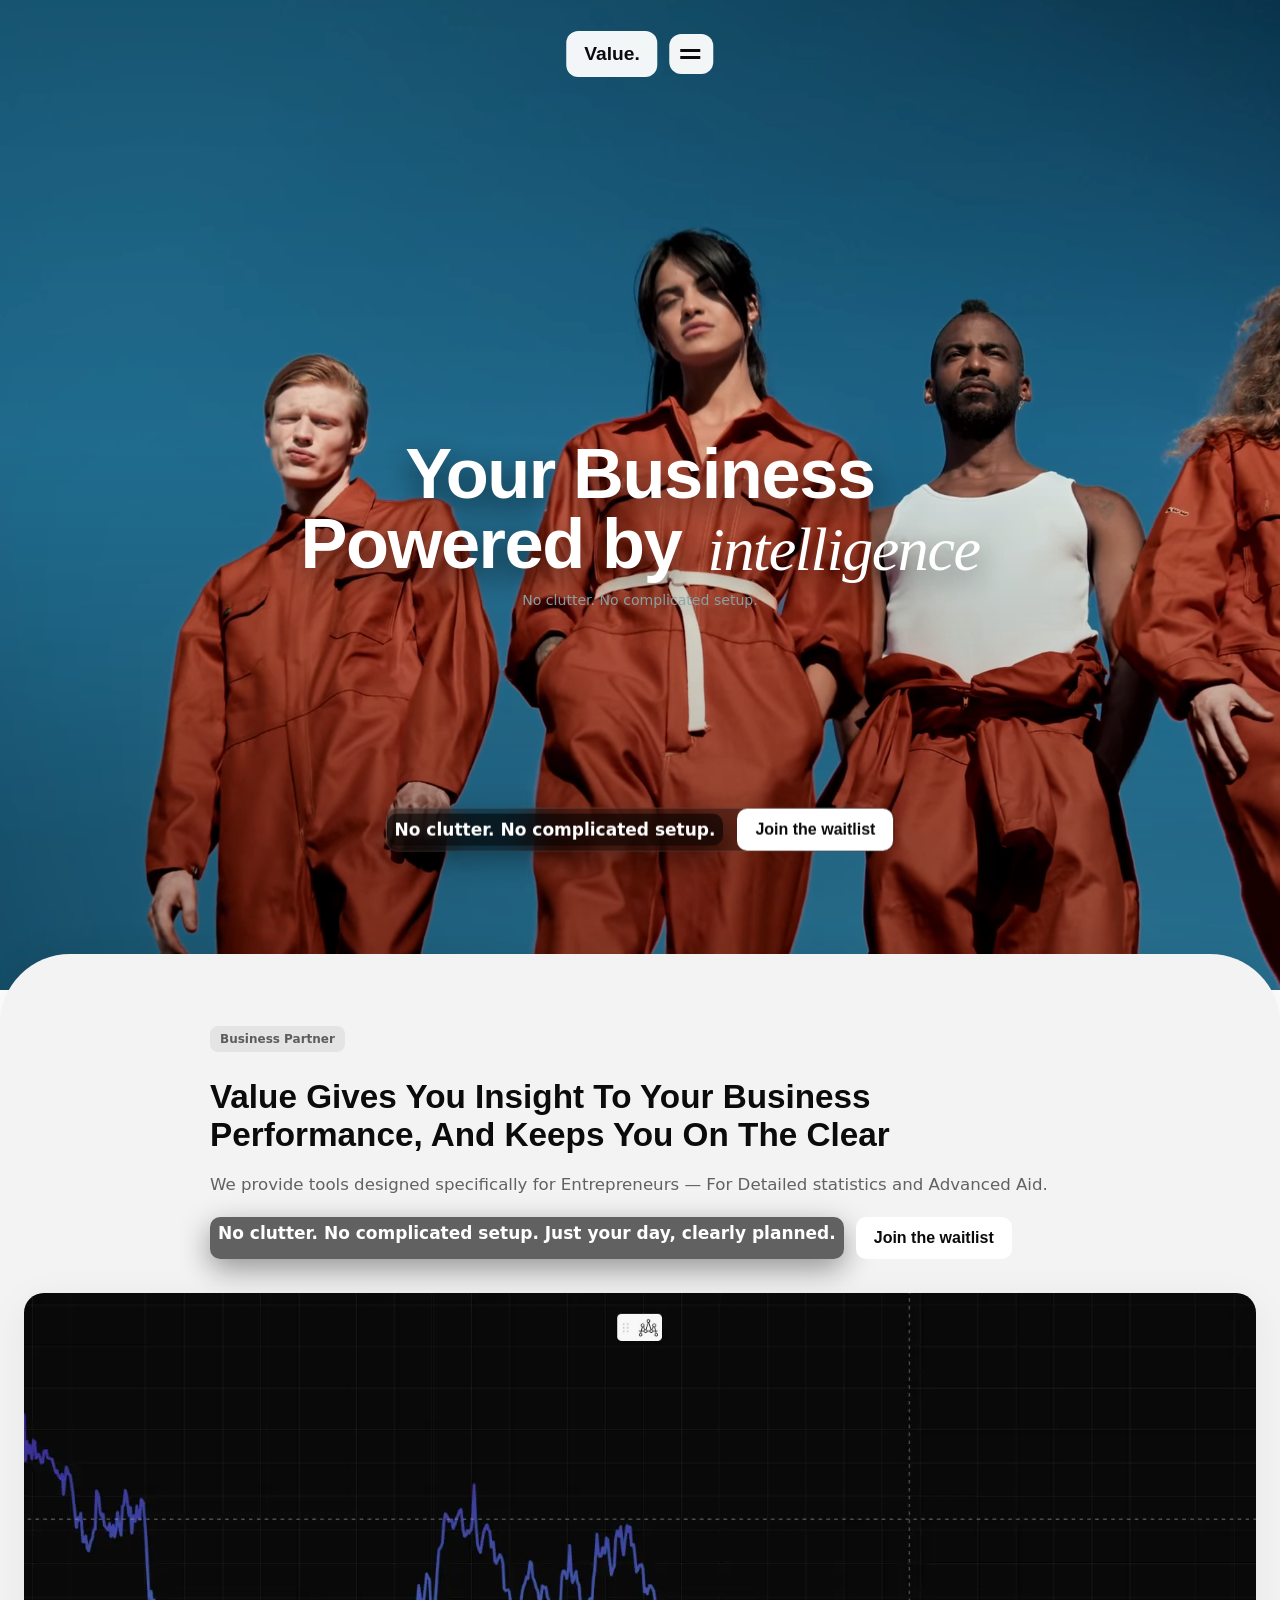
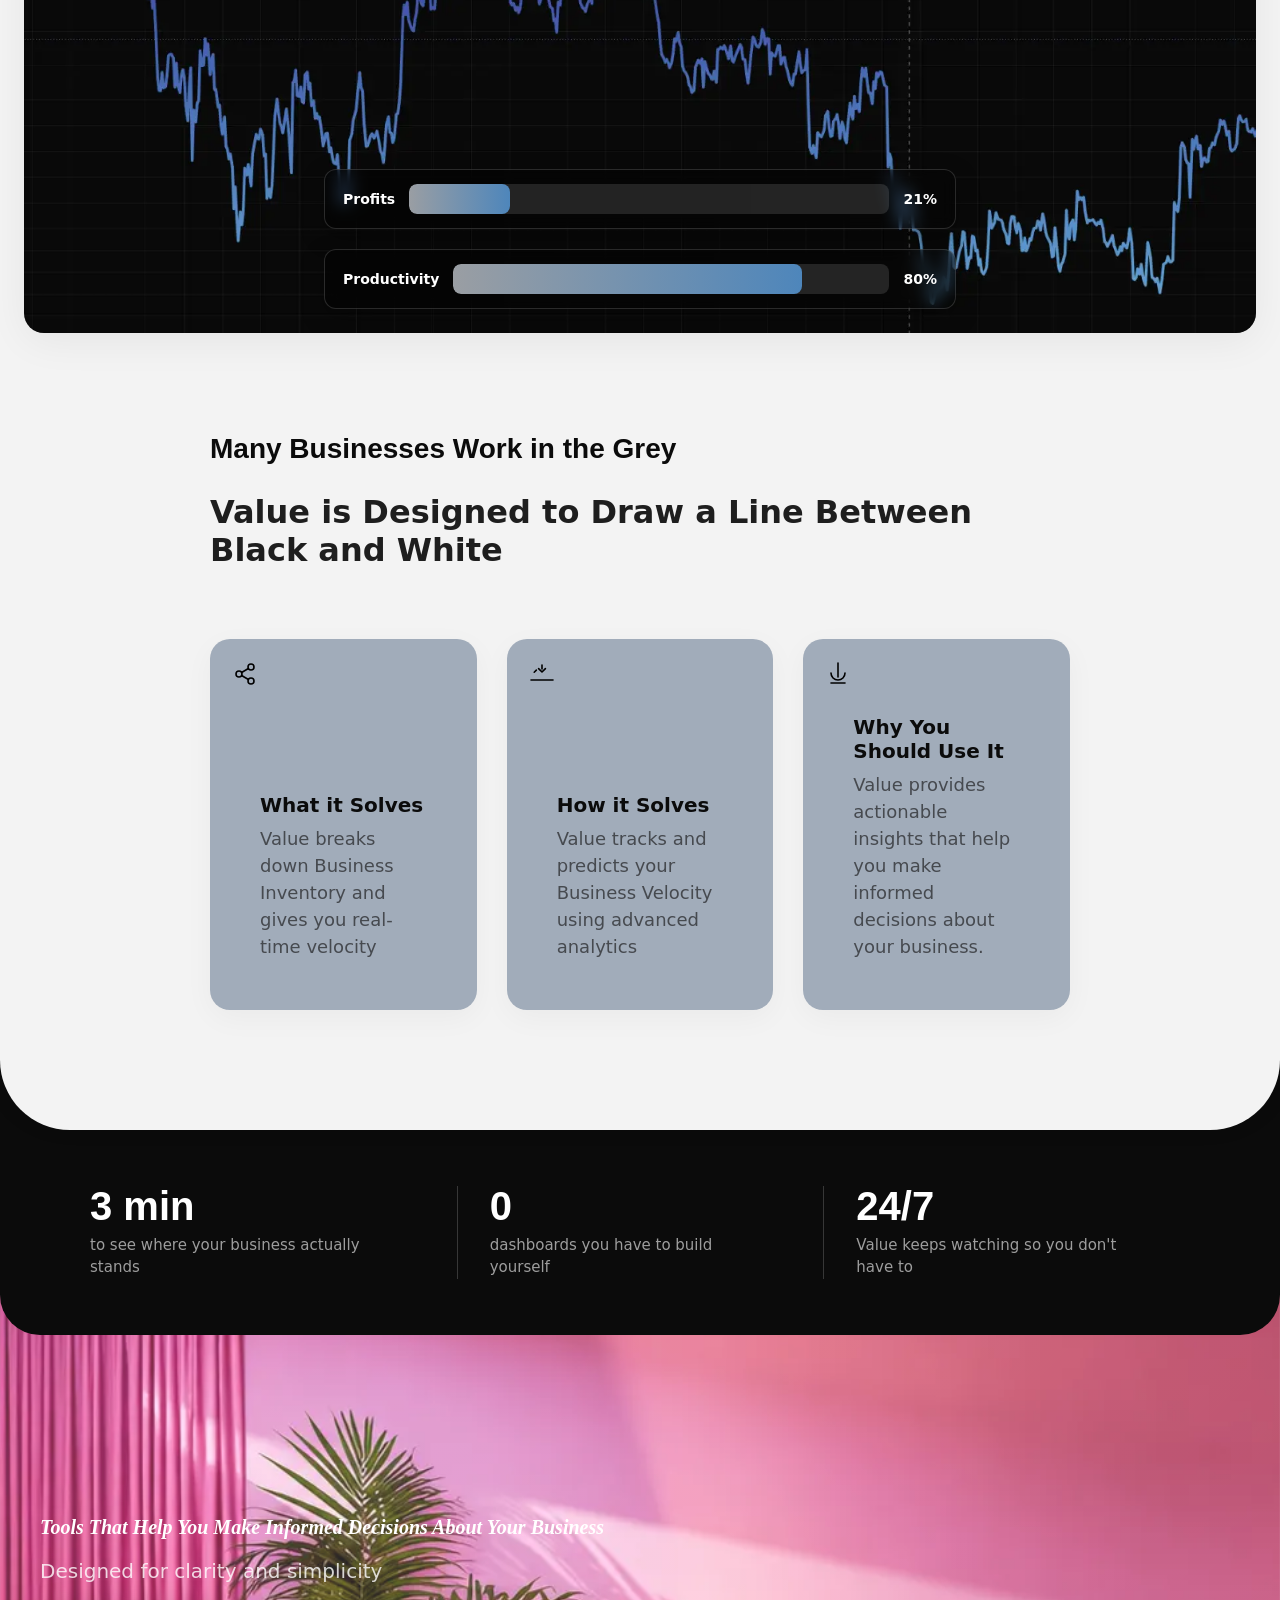
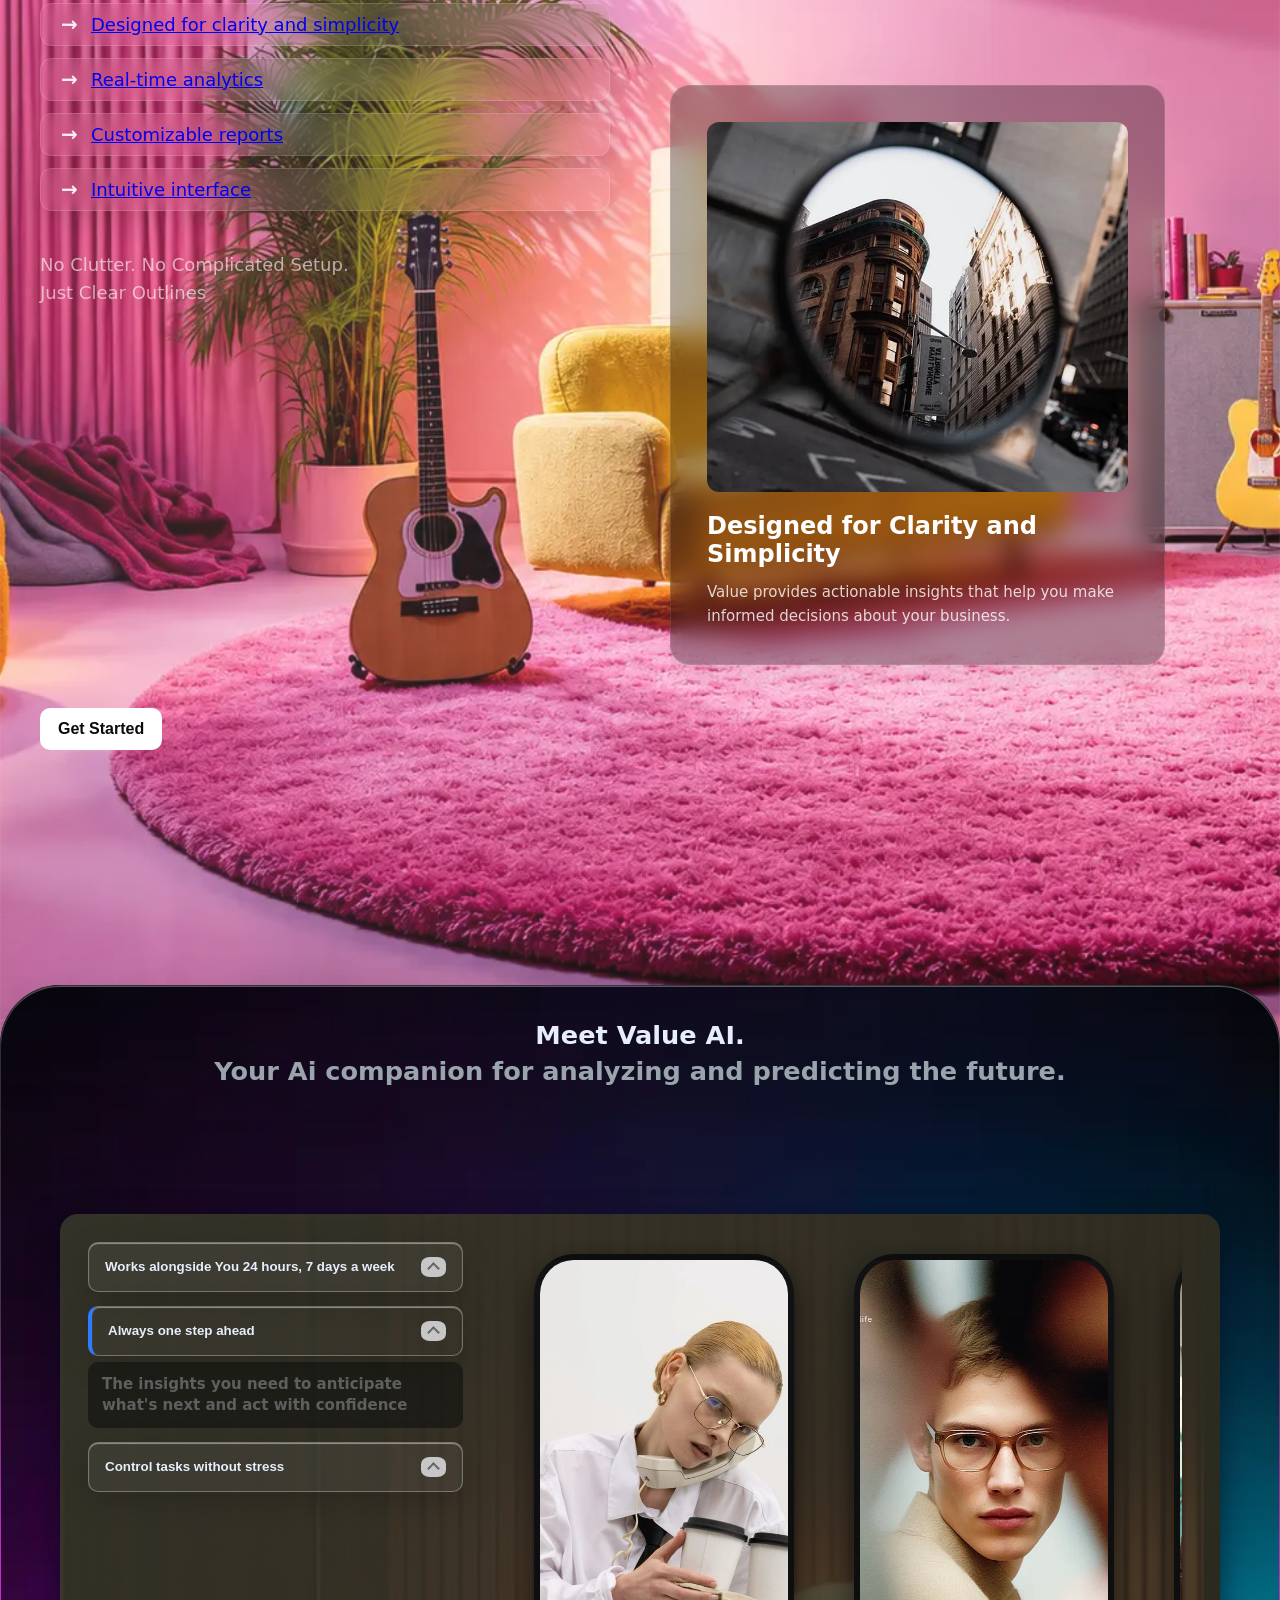
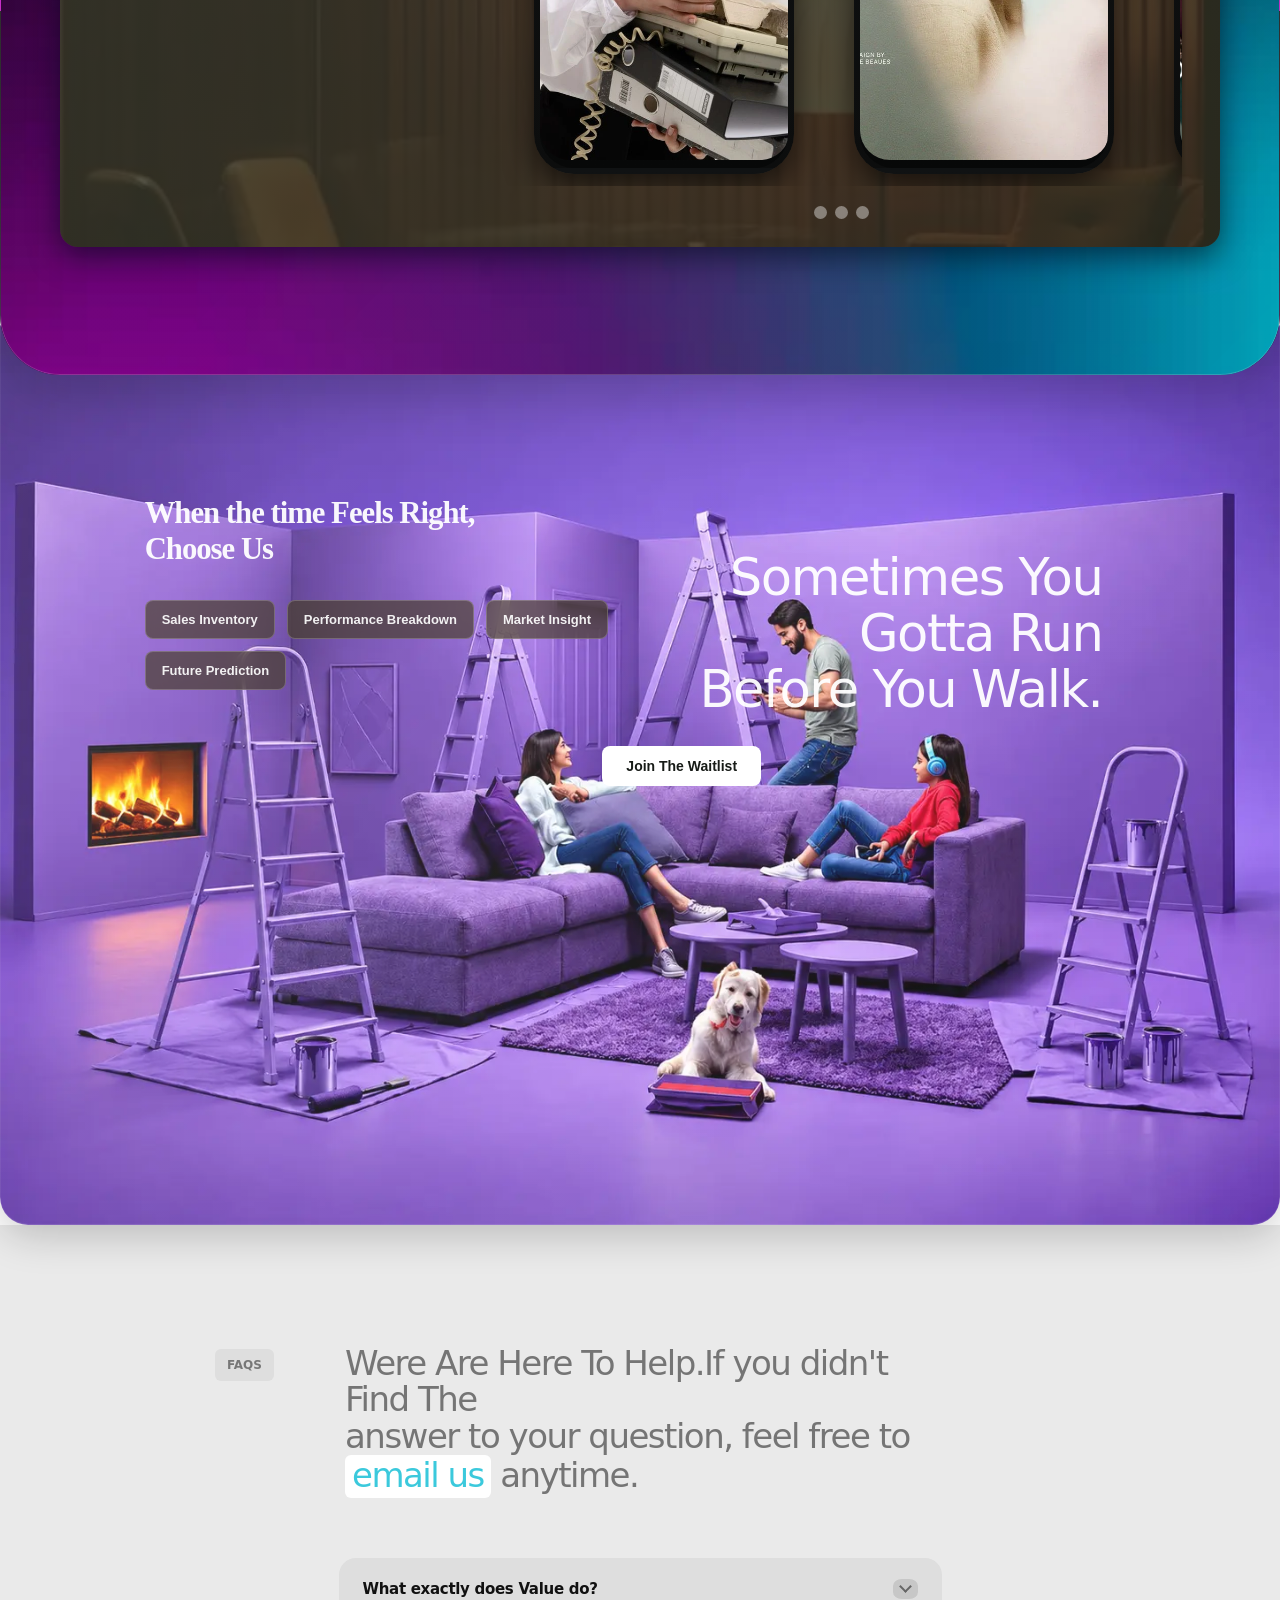
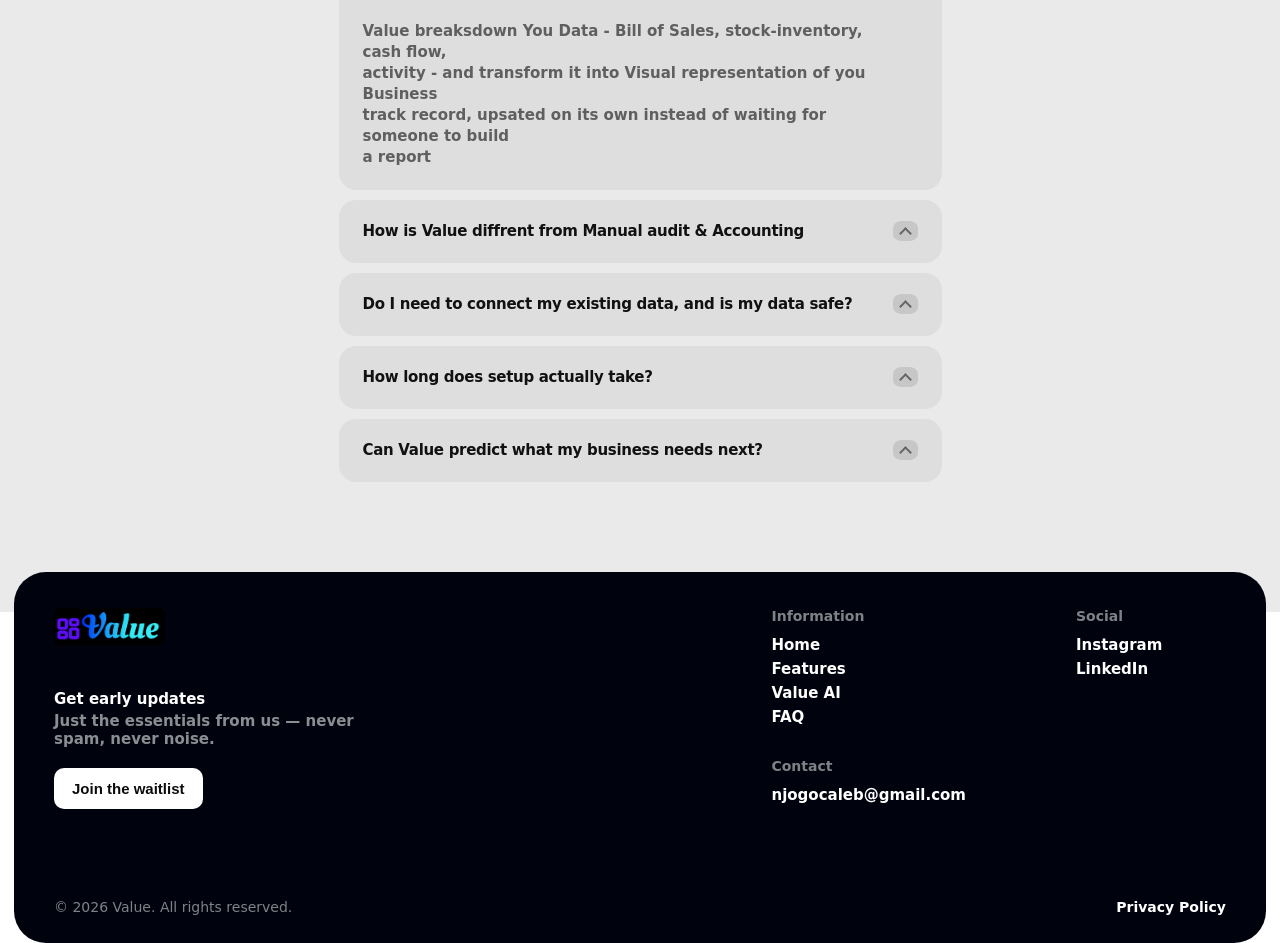
==== index.html @ fddec23d "Update index.html" ====
<!DOCTYPE html>
<html lang="en" dir="ltr" class="lenis">
<head>
  <meta charset="utf-8" />
  <meta name="viewport" content="width=device-width, initial-scale=1" />
  <title>Value</title>
  <meta name="description" content="Value manages operations, uncovers insights and predicts what comes next." />
  <link rel="icon" href="value-logo-grid.webp" media="(prefers-color-scheme: light)" />
  <link rel="icon" href="value-logo-grid.webp" media="(prefers-color-scheme: dark)" />
  <link rel="preconnect" href="https://fonts.gstatic.com" crossorigin />
  <link rel="stylesheet" href="value.Waitlist.css"/>
  <link rel="stylesheet" href="proof-strip.css"/>
  <link rel="stylesheet" href="footer.css"/>
  <style>
    /* ---------- your existing CSS (unchanged) ---------- */
    /* ROOT VARIABLES */
    :root {
      --white: #fff;
      --black: #0b0b0b;
      --pill-bg: rgba(255, 255, 255, 0.95);
      --top-bar-height: 72px;
    }

    /* GLOBAL STYLES */
    * { box-sizing: border-box; }
    html {
      scroll-behavior: smooth;
      scrollbar-width: none; }
    html::-webkit-scrollbar {
      display: none;
    }
    body {
      margin: 0;
      font-family: "Switzer Regular", system-ui, -apple-system, "Segoe UI", Roboto, Arial;
      background: #fff;
      color: var(--black);
      padding: 0;
      overflow-x: hidden;
      display:flex;
      flex-direction: column;
      min-height: 100vh;
    }
  
    

    /* HERO SECTION */
    .hero {
      position: relative;
      width: 100%;
      overflow: hidden;
      min-height: 110vh;
      display: block;
    }

    .hero-video {
      display: block;
      width: 100%;
      height: 100%;
      object-fit: cover;
      object-position: center;
      position: absolute;
      inset: 0;
    }

    .video-play-btn {
      position: absolute;
      left: 50%;
      top: 50%;
      transform: translate(-50%, -50%);
      z-index: 20;
      background: rgba(0, 0, 0, 0.6);
      color: #fff;
      border: none;
      padding: 12px 18px;
      border-radius: 2px;
      font-size: 18px;
      cursor: pointer;
    }

    .hero .overlay {
      position: absolute;
      inset: 0;
      background: linear-gradient(180deg, rgba(0, 0, 0, 0.18) 0%, rgba(0, 0, 0, 0.08) 45%, rgba(0, 0, 0, 0.28) 85%);
      z-index: 1;
      pointer-events: none;
    }

    /* TOP BAR & NAVIGATION */
    .top-bar {
      position: relative;
      top: 18px;
      left: 50%;
      transform: translateX(-50%);
      z-index: 6;
      display: inline-flex;
      gap: 12px;
      align-items: center;
      height: var(--top-bar-height);
      pointer-events: auto;
    }

   

    .pill {
      display: inline-block;
      align-items: center;
      padding: 12px 18px;
      border-radius: 12px;
      background: var(--pill-bg);
      color: var(--black);
      font-weight: 700;
      cursor: pointer;
      border: none;
      font-size:larger;
    }

    .menu-btn {
      width: 44px;
      height: 40px;
      display: inline-grid;
      place-items: center;
      background: var(--pill-bg) ;
      border: none;
      cursor: pointer;
      border-radius: 12px;
    }

    .menu-btn .icon {
      width: 22px;
      height: 2px;
      background: none;
      position: relative;
    }

    .menu-btn .icon::before,
    .menu-btn .icon::after {
      content: "";
      position: absolute;
      left: 0;
      width: 20px;
      height: 3px;
      background: var(--black);
      transition: transform 180ms ease, top 180ms ease;
    }

    .menu-btn .icon::before { top: -4px; }
    .menu-btn .icon::after { bottom: -4px; }

    .menu-btn.open .icon::before {
      top: 0;
      transform: rotate(45deg);
    }

    .menu-btn.open .icon::after {
      top: 0;
      transform: rotate(-45deg);
    }

    .menu-popover {
      position: absolute;
      top: 64px;
      left: 50%;
      transform: translateX(-50%) scale(0.15, 0.05);
      display: flex;
      gap: 10px;
      padding: 10px;
      background: var(--pill-bg);
      border-radius: 14px;
      box-shadow: 0 12px 40px rgba(2, 6, 23, 0.18);
      z-index: 7;
      opacity: 0;
      pointer-events: none;
      transform-origin: top center;
      transition: 
        opacity 180ms ease
        transform 180ms ease;
        border-radius: 650ms cubic-bezier(.16, 1, .3, 1),
        filter 450ms ease;
    }

    .menu-popover.open {
      opacity: 1;
      pointer-events: auto;
      transform: translateX(-50%) scale(1, 1);
      border-radius: 14px;
      filter: blur(0);
    }

    .menu-popover a {
      text-decoration: none;
      color: var(--black);
      padding: 8px 12px;
      border-radius: 999px;
      background: transparent;
      font-weight: 500; 

      opacity: 0;
      transform: translateY(-8px) scale(0.8);
      filter: blur(4px);

      transition:
        opacity 350ms ease,
        transform 500ms cubic-bezier(.16, 1, .3, 1),
        filter 350ms ease;
    }

           
    .menu-popover.open a {
      opacity: 1;
      transform: translateY(0) scale(1);
      filter: blur(0);
    }

    .menu-popover.open a:nth-child(1) {
       transition-delay: 100ms;
    }

    .menu-popover.open a:nth-child(2) {
      transition-delay: 150ms;
    }

    .menu-popover.open a:nth-child(3) {
      transition-delay: 200ms;
    }

    .menu-popover.open a:nth-child(4) {
      transition-delay: 250ms;
    }

    /* HERO CONTENT */
    .hero .content {
      position: absolute;
      left: 50%;
      top: 50%;
      transform: translate(-50%, -50%);
      z-index: 2;
      text-align: center;
      width: 100%;
      max-width: 920px;
      padding: 0 20px;
      pointer-events: none;
    }


    h1.hero-heading {
      margin: 0;
      color: var(--white);
      font-family: "Switzer Semibold", sans-serif;
      font-weight: 700;
      line-height: 1;
      letter-spacing: -0.02em;
      font-size: clamp(2.4rem, 10vw, 4.4rem);
      text-wrap: balance;
      text-shadow: 0 10px 30px rgba(0, 0, 0, 0.6);
    }

    h1.hero-heading .script {
      font-family: "Instrument Serif", serif;
      font-style: italic;
      font-weight: 400;
      display: inline-block;
      margin-left: 8px;
      font-size: 0.88em;
      transform: translateY(4%);
    }

    .hero .subtitle {
      margin-top: 12px;
      color: rgba(133, 167, 172, 0.95);
      font-size: clamp(14px, 1.1vw, 18px);
      text-shadow: 0 6px 18px rgba(0, 0, 0, 0.45);
    }
    .hero .content .hero-heading, .hero .content .subtitle{
      position: relative;
      top: 300px
    }

    /* CTA BUTTONS */
    .cta-bar {
      display: inline-flex;
      gap: 14px;
      align-items: center;
      margin-top: 500px;
      pointer-events: auto;
      justify-content: center;
      background: rgba(0, 0, 0, 0.30);
      backdrop-filter: blur(18px);
      -webkit-backdrop-filter: blur(14px);
      border-radius: 12px;
      border: 1px solid rgba(255, 255, 255, 0.15);
    }

    .cta-text-pill {
      background: rgba(0, 0, 0, 0.6);
      color: #fff;
      padding: 6px 8px;
      border-radius: 10px;
      font-size: 17px;
      box-shadow: 0 10px 30px rgba(0, 0, 0, 0.4);
      font-weight: 600;
    }

    .cta-action {
      background: var(--white);
      color: var(--black);
      padding: 12px 18px;
      border-radius: 10px;
      font-weight: 600;
      border: none;
      cursor: pointer;
      transition: transform 220ms ease;
      font-size: 16px;
      
    }

    .cta-action:hover {
      transform: translateY(-2px);
    } 

    /* PANEL SECTION */
    .panel {
      background: #f3f3f3;
      margin: -36px auto 0 auto;
      padding: 72px 24px 120px;
      max-width: 100%;
      box-shadow: 0 -6px 30px rgba(2, 6, 23, 0.06);
      position: relative;
      z-index: 3;
      margin-bottom: 0;
      border-radius: 70px;
      overflow: hidden;
      box-sizing: border-box;
    }

    .panel .inner {
      max-width: 860px;
      margin: 0 auto;
      color: rgba(0, 0, 0, 0.88);
      text-align: left;
    }

    .badge {
      display: inline-block;
      background: rgba(0, 0, 0, 0.06);
      color: rgba(0, 0, 0, 0.6);
      padding: 6px 10px;
      border-radius: 8px;
      font-weight: 600;
      font-size: 12px;
      margin-bottom: 18px;
    }

    .panel h2 {
      margin: 8px 0 18px;
      font-size: clamp(1.6rem, 2.6vw, 2.4rem);
      font-family: "Switzer Semibold", sans-serif;
      font-weight: 700;
      color: #0b0b0b;
    }

    .panel h3 {
      margin-top: 100px;
      font-size: 28px;
      font-family: "Switzer Semibold", sans-serif;
      font-weight: 800;
      color: #0b0b0b;
    }

    p.lead {
      color: rgba(0, 0, 0, 0.6);
      font-size: clamp(15px, 1.3vw, 18px);
      line-height: 1.6;
    }

    /* FEATURE BLOCK */
    .feature-block {
      margin-top: 34px;
      width: 100vw;
      position: relative;
      left: 50%;
      right: 50%;
      margin-left: -50vw;
      margin-right: -50vw;
      padding: 0 24px;
      margin-bottom: 100px;
    }

    .reveal-image {
      display: block;
      width: 100%;
      border-radius: 20px;
      overflow: hidden;
      box-shadow: 0 8px 40px rgba(2, 6, 23, 0.06);
      background: linear-gradient(135deg, rgba(0, 0, 0, 0.2), rgba(0, 0, 0, 0.4));
      position: relative;
    }

    .reveal-image img {
      display: block;
      width: 100%;
      height: 640px;
      object-fit: cover;
      object-position: center;
      filter: brightness(0.95) contrast(1.05);
    }

    /* FEATURE BARS */
    .feature-bars {
      position: absolute;
      left: 300px;
      bottom: 24px;
      right: 300px;
      display: flex;
      flex-direction: column;
      gap: 20px;
      pointer-events: none;
    }

    .feature-bar {
      display: flex;
      align-items: center;
      gap: 2px;
      background: linear-gradient(90deg, rgba(0, 0, 0, 0.5), rgba(0, 0, 0, 0.3));
      padding: 14px 18px;
      border-radius: 12px;
      color: #fff;
      backdrop-filter: blur(8px);
      border: 1px solid rgba(255, 255, 255, 0.15);
      font-weight: 600;
      font-size: 14px;
      box-shadow: 0 8px 24px rgba(0, 0, 0, 0.3);
    }

    .meter {
      flex: 1;
      height: 30px;
      background: rgba(255, 255, 255, 0.12);
      border-radius: 8px;
      overflow: hidden;
      margin: 0 12px;
    }

    .meter > i {
      display: block;
      height: 100%;
      width: 0;
      background: linear-gradient(90deg, #9a9ea3, #4e86bb);
      transition: width 900ms cubic-bezier(0.22, 0.9, 0.36, 1);
      border-radius: 8px;
    }

    @media (prefers-reduced-motion: reduce) {
      .meter > i { transition: none !important; }
    }

    /* FEATURE GRID */
    .panel .features-grid {
      display: grid;
      grid-template-columns: repeat(3, 1fr);
      gap: 30px;
      margin-top: 70px;
    }

    .panel .feature-card {
      background: rgba(71, 94, 124, 0.479);
      border-radius: 20px;
      padding: 50px;
      min-height: 300px;
      position: relative;
      box-shadow: 0 8px 30px rgba(2, 6, 23, 0.04);
      display: flex;
      flex-direction: column;
      justify-content: flex-end;
      transition: transform 220ms ease, box-shadow 220ms ease;
    }

    .panel .feature-card:hover {
      transform: translateY(-6px);
      box-shadow: 0 18px 50px rgba(2, 6, 23, 0.06);
    }

    .panel .feature-icon {
      position: absolute;
      left: 18px;
      top: 18px;
      width: 34px;
      height: 34px;
      display: flex;
      align-items: center;
      justify-content: center;
    }

    .panel .feature-card h4 {
      margin: 0 0 8px 0;
      font-size: 20px;
      font-weight: 800;
      color: var(--black);
    }

    .panel .feature-card p {
      margin: 0;
      color: rgba(10, 9, 9, 0.6);
      font-size: 18px;
      line-height: 1.5;
    }

    /* PANEL 2 - CAROUSEL SECTION */
    .panel2 {
      position: relative;
      width: 100%;
      overflow: hidden;
      min-height: 100vh;
      background: linear-gradient(135deg, rgba(255, 255, 255, 0.18), rgba(255, 255, 255, 0.04)),
              url('Reto-pink.webp') center/cover no-repeat;
      color: #fff;
      padding: 80px 40px;
      backdrop-filter: blur(10px) saturate(160%) brightness(1.05);
      -webkit-backdrop-filter: blur(10px) saturate(160%) brightness(1.05);
      box-shadow:
         inset 0 1px 1px rgba(255, 255, 255, 0.5),   /* top edge highlight */
         inset 0 -1px 1px rgba(255, 255, 255, 0.15), /* bottom edge */
         0 10px 40px rgba(0, 0, 0, 0.2);
    }

    .panel2 .inner {
      display: grid;
      grid-template-columns: 1fr 1fr;
      gap: 60px;
      max-width: 1400px;
      margin: 0 auto;
      align-items: start;
      position: relative;
    }

    .inner-left {
      position: sticky;
      top: 100px;
      z-index: 10;
    }

    .inner-left h2 {
      margin-top: 100px;
      font-size: 20px;
      margin: 0 0 20px 0;
      line-height: 1.2;
      font-weight: 600;
      font-family: "Brush Script MT", cursive;
      font-style: italic;
    }

    .inner-left > p:first-of-type {
      font-size: 20px;
      color: rgba(255, 255, 255, 0.8);
      margin-bottom: 20px;
    }

    .inner-left ul {
      list-style: none;
      padding: 0;
      margin: 0 0 40px 0;
    }

    .inner-left ul li {
      font-size: 18px;
      margin-bottom: 12px;
      color: rgba(255, 255, 255, 0.85);
      padding: 10px 20px 10px 50px;
      position: relative;
      background: rgba(255, 255, 255, 0.05);
      backdrop-filter: blur(15px);
      border: 1.5px solid rgba(255, 255, 255, 0.15);
      
      border-radius: 12px;
      transition: all 220ms ease;
      box-shadow: 0 8px 32px rgba(0, 0, 0, 0.15);
    }

    .inner-left ul li:hover {
       background: rgba(255, 255, 255, 0.12);
       border-color: rgba(255, 255, 255, 0.25);
       transform: translateY(-4px);
       box-shadow: 0 16px 48px rgba(0, 0, 255, 0.1);
   }

    .inner-left ul li::before {
        content: "→";
        position: absolute;
        left: 20px;
        top: 50%;
        transform: translateY(-50%);
        color: rgba(255, 255, 255, 0.9);;
        font-size: 20px;
        font-weight: bold;
    }

    .cta-text {
      font-size: 18px;
      color: rgba(255, 255, 255, 0.6);
      margin-bottom: 400px;
      line-height: 1.6;
    }

    .inner-right {
      margin-top: 250px;
      overflow: hidden;
      height: 100vh;
      width: 55vh;
      position: relative;
    }
    

    .inner-scroll {
      margin-top: 20px;
      display: flex;
      overflow-x: hidden;
      overflow-y: auto;
      gap: 24px;
      padding-bottom: 20px;
      height: 600px;
      scroll-behavior: smooth;
      scroll-snap-type: y mandatory;
      scrollbar-width: none;
      width: 100%;
      flex-wrap: nowrap;
      flex-direction: column;
    }

    .inner-scroll::-webkit-scrollbar {
      display: none;
    }

    .inner-card {
      flex: 0 0 100%;
      background: rgba(0, 0, 0, 0.3);
      backdrop-filter: blur(12px);
      border: 1px solid rgba(255, 255, 255, 0.1);
      border-radius: 20px;
      padding: 36px;
      display: flex;
      flex-direction: column;
      scroll-snap-align: start;
      box-shadow: 0 8px 30px rgba(2, 6, 23, 0.06);
      min-height: 100%;
    }

    .inner-image {
      width: 100%;
      height: 400px;
      overflow: hidden;
      border-radius: 12px;
      margin-bottom: 20px;
    }

    .inner-image img {
      width: 100%;
      height: 100%;
      object-fit: cover;
    }

    .inner-card h3 {
      font-size: 24px;
      margin: 0 0 12px 0;
      color: #fff;
      font-weight: 700;
    }

    .inner-card p {
      font-size: 15px;
      color: rgba(255, 255, 255, 0.8);
      line-height: 1.6;
      margin: 0;
    }

    /* RESPONSIVE */
    @media (max-width: 1024px) {
      .panel2 .inner {
        grid-template-columns: 1fr;
        gap: 40px;
      }

      .inner-left {
        position: relative;
        top: 0;
      }
    }

    @media (max-width: 920px) {
      .panel .features-grid {
        grid-template-columns: 1fr 1fr;
      }
    }

    @media (max-width: 740px) {
      .panel {
        margin-top: 0;
        border-radius: 16px 16px 0 0;
        padding-top: 40px;
      }

      .hero .content {
        transform: translate(-50%, -42%);
      }
    }

    @media (max-width: 600px) {
      .panel .features-grid {
        grid-template-columns: 1fr;
      }

      .panel {
        padding: 36px 16px 80px;
      }

      .panel .feature-card {
        padding: 40px 20px;
      }

      .inner-card {
        padding: 24px;
      }

      .inner-card h3 {
        font-size: 20px;
      }

      .inner-card p {
        font-size: 14px;
      }

      .cta-bar {
        display: none;
      }
    }

    @media (max-width: 520px) {
      h1.hero-heading {
        font-size: clamp(1.6rem, 8vw, 2.4rem);
      }
    }

    /* ---------- PANEL3 (Fixa AI) STYLES (scoped to #panel3) ---------- */
    /* Scoped so other panels are unaffected */
    #panel3 {
      margin-top: -60px;
      position:relative;
      width: 100%;
      overflow: hidden;
      min-height: 100%;
      background: url('value-color-theme.webp');
      border-radius: 60px;
      margin-bottom: -20px;
      z-index: 10;
      box-shadow: 0 20px 50px rgba(0, 0, 0, 0.18);
    }
    #panel3 .logo-text{ font-weight:700; color:#111827; }
    #panel3 .menu-btn{ background:transparent; border:0; font-size:18px; cursor:pointer; color:#111827 }

    #panel3 .hero{ 
      position: relative;
      display:flex; 
      justify-content:center; 
      padding:28px 0 0 0; 
      background: linear-gradient(
        135deg,
       rgba(58, 58, 46, 0.08), 
       rgba(45, 45, 32, 0.02)
       ),
       url('value-color-theme.webp') center/cover no-repeat;
      border: 1px solid rgba(225, 225, 225, 0.20);
      box-shadow: inset 0 1px 0 rgba(255, 255, 255, 0.30);
      border-radius: 60px;
      overflow: hidden;
      }
    #panel3 .hero-inner{ max-width:1200px; width:100%; padding: 0 20px; }
    #panel3 .hero-title{ text-align:center; font-size:1.6rem; margin:6px 0 28px 0; font-weight:700; color: #e6eefc }
    #panel3 .hero-title .muted{ display:block; color:#9aa4ad; font-weight:600; margin-top:6px }

    #panel3 .showcase{ display:flex; justify-content:center; }
    #panel3 .showcase-panel{
      border-radius:18px;
      padding:28px;
      display:flex;
      gap:28px;
      align-items:flex-start;
      box-shadow: 0 10px 30px rgba(2,6,23,0.6);
      margin-top: 100px;
      background: linear-gradient(135deg, rgba(58, 58, 46, 0.85) 0%, rgba(45, 45, 32, 0.85) 100%),
              url('ai-background.webp') center/cover no-repeat;
    }

    /* left features */
    #panel3 .features{ width: 34%; }
    #panel3 .features ul{ list-style:none; margin:0; padding:0; display:flex; flex-direction:column; gap:14px; }
    #panel3 .feature-toggle{
      width:100%;
      background: rgba(255,255,255,0.05);
      color:#e6eefc;
      border: 1px solid rgba(255, 255, 255, 0.30);
      padding:14px 16px;
      text-align:left;
      border-radius:10px;
      font-weight:700;
      display:flex;
      justify-content:space-between;
      align-items:center;
      cursor:pointer;
      box-shadow:  0 8px 30px rgba(0, 0, 0, 0.18),
           inset 0 1px 1px rgba(255, 255, 255, 0.45) ;
    }
    #panel3 .feature-toggle .chev{ color:#9aa4ad; font-size:14px }
    #panel3 .feature-body{
      background: rgba(8,10,11,0.5);
      border-radius:10px;
      padding:12px 14px;
      color:#9aa4ad;
      margin-top:6px;
      display:none;
      font-weight:500;
    }
    #panel3 .feature-toggle.active{ background: linear-gradient(90deg, rgba(255,255,255,0.03), rgba(255,255,255,0.01)); border-left:4px solid #2b7cff }

    /* right mockups */
    #panel3 .mockups{ flex:1; min-width:420px; display:flex; flex-direction:column; align-items:center; gap:12px; }

    /* carousel */
    #panel3 .carousel{
      display:flex;
      gap:20px;
      overflow-x:auto;
      scroll-snap-type:x mandatory;
      padding:12px;
      -webkit-overflow-scrolling:touch;
      width:680px;
      min-height:340px;
    }
    #panel3 .carousel::-webkit-scrollbar{ height:8px }
    #panel3 .carousel::-webkit-scrollbar-thumb{ background: rgba(255,255,255,0.06); border-radius:6px; }

    #panel3 .card{ scroll-snap-align:center; flex:0 0 300px; display:flex; align-items:center; justify-content:center; min-width:300px; }
    #panel3 .phone-frame{
      width:260px;
      height:520px;
      background: linear-gradient(180deg,#0b0d0e,#070808);
      border-radius:40px;
      border: 6px solid rgba(255,255,255,0.02);
      box-shadow: 0 12px 30px rgba(0,0,0,0.6), inset 0 1px 0 rgba(255,255,255,0.02);
      display:flex;
      flex-direction:column;
      overflow:hidden;
      position:relative;
    }
    #panel3 .phone-content {
      width: 250px;
      height:500px;
      border-radius: 30px;
      border: 5px solid rgba(180deg, #0b0d0e,#070808);
      position:relative;
      display:flex;
      gap: 20px;
      flex-direction:column;
      overflow: hidden;
    }
    #panel3 .image {
      width: 100%;
      height: 500px;
      border-radius: 30px;
      position: relative;
      flex-direction:column;
      flex-shrink: 0;
    }
    #panel3 .image img {
      width: 100%;
      height: 100%;
      object-fit: cover;
      display: block;
    }
    #panel3 .context {
      width: 250px;
      height: 80px;
      font-family: cursive;
      text-align: left;
      font-weight: 600;
    }

    #panel3 .dots {
      display: flex;
      justify-content: center;
      align-items: center;
      gap: 8px;
      margin-top: 8px;
    }

    #panel3 .dot {
      width: 13px;
      height: 13px;
      border-radius: 999px;
      padding: 0;
      border: none;
      cursor: pointer;
      background: rgba(255, 255, 255, 0.4);
      transition: width 220ms ease, background 220ms ease;
    }

    #panel .dot.active {
      background: rgb(129, 127, 127);
      height: 35px;
      width: 26px;
      border-radius: 999px;
  
    }
      
    /* responsive for panel3 */
    @media (max-width:980px){
      #panel3 .carousel{ width:520px }
      #panel3 .phone-frame{ transform:scale(0.9) }
      #panel3 .showcase-panel{ flex-direction:column; gap:20px }
      #panel3 .features{ width:100% }
      #panel3 .mockups{ width:100% }
    }
    @media (max-width:520px){
      #panel3 body{ padding:14px }
      #panel3 .carousel{ width:100% }
      #panel3 .phone-frame{ transform:scale(0.85); height:420px }
      #panel3 .hero-title{ font-size:1.1rem }
    }
    
    #panel4 {
      width: 100%;
      margin: 0;
      padding: 0;
      position: relative;
      z-index: 1;
    }

    
    #panel4 .hero2 {
      margin-top: -50px;
      position:relative;
      border-radius: 0 0 28px 28px;
      overflow: hidden;
      min-height:100vh;
      background: linear-gradient(135deg, rgba(255, 255, 255, 0.18), rgba(255, 255, 255, 0.04)),
              url('purple-livingroom.webp') center/cover no-repeat;
      padding: 70px 7vw 60px;;
      border: none;
      backdrop-filter: blur(10px) saturate(160%) brightness(1.05);
      -webkit-backdrop-filter: blur(10px) saturate(160%) brightness(1.05);
      box-shadow:
         inset 0 1px 1px rgba(255, 255, 255, 0.5),   /* top edge highlight */
         inset 0 -1px 1px rgba(255, 255, 255, 0.15), /* bottom edge */
         0 10px 40px rgba(0, 0, 0, 0.2);
    }

    #panel4 .hero2-inner {
      display: block;
      height: calc(100vh - 130px);
      gap: 200px;
      max-width: none;
      margin: 0;
      position: relative;
    }

    #panel4 .inner-right{
      position: absolute;
      top: 20%;
      right: 8%;
      z-index: 10;
      width: 500px;
      text-align: right;
    }

    #panel4 .hero2-title{
      margin: 0 0 28px 0;
      color: rgba(255, 255, 255, 0.95);
      font-size: clamp(40px, 4vw, 64px);
      line-height: 1.1;
      font-weight: 500;
      letter-spacing: -1.5px;
      text-align: right;
    }

    #panel4 .cta-action {
      display: block;
      margin: 24px auto 0 0;
      padding: 12px 24px;
      border: none;
      border-radius: 8px;
      background: #ffffff;
      color: #171b17;
      font-size: 14px;
      font-weight: 600;
      cursor: pointer;
      transition:
        transform 0.2s ease,
        background 0.2s ease;
    }

    #panel4 .cta-action:hover {
      transform: translateY(-2px);
      background: #f0f0f0;
    }


    #panel4 .inner-left {
      position: absolute;
      left: 5%;
      bottom: 10%;
      width: 480px;
      z-index: 5;
    }

    /* Secondary heading */
    #panel4 .hero2-paragraph {
      margin: 0 0 32px 0;   
      color: rgba(255, 255, 255, 0.95);
      font-size: clamp(22px, 2.4vw, 36px);
      line-height: 1.2;
      font-weight: 600;
      letter-spacing: -1px;
      font-style: normal;
      text-align: left;
    }


    #panel4 .action-bars {
      display: flex;
      flex-wrap: wrap;
      gap: 12px;
      width: 100%;
    }


    /* All pills */
    #panel4 .action-bars button {
      padding: 11px 16px;
      border: 1px solid rgba(255, 255, 255, 0.2);
      border-radius: 8px;
      background: rgba(70, 62, 35, 0.65);
      color: rgba(255, 255, 255, 0.92);
      font-size: 13px;
      font-weight: 600;
      cursor: pointer;
      backdrop-filter: blur(8px);
      transition:
        background 0.2s ease,
        transform 0.2s ease;
    }


    #panel4 .action-bars button:hover {
      background: rgba(95, 83, 45, 0.8);
      border-color: rgba(255, 255, 255, 0.4);
      transform: translateY(-2px);
    }

    @media (max-width: 1024px) {
      #panel4 .inner-right {
        width: 400px;
        top: 25%;
    }

    #panel4 .inner-left {
      left: 5%;
      bottom: 15%;
      width: 380px;
    }
}

    @media (max-width: 768px) {
      #panel4 .hero2 {
        padding: 50px 20px 40px;
    }

    #panel4 .inner-right {
      position: relative;
      top: auto;
      right: auto;
      width: 100%;
      text-align: center;
      margin-bottom: 40px;
     }

    #panel4 .inner-left {
      position: relative;
      left: auto;
      bottom: auto;
      width: 100%;
      text-align: center;
     }

    #panel4 .hero2-paragraph {
      text-align: center;
    }

    #panel4 .cta-action {
      margin: 24px auto 0;
    } 

    #panel4 .action-bars {
      justify-content: center;
    }
 }  

    /* =========================
        FAQ SECTION
    ========================= */

    .hero3 {
      width: 100%;
      min-height: 100vh;
      background: #eaeaea;
      padding: 120px 0 130px;
      box-sizing: border-box;
    }


    /* =========================
      TOP FAQ INTRO
    ========================= */

    .hero3-inner {
      width: min(100% - 40px, 850px);
      margin: 0 auto -850px;
      display: grid;
      grid-template-columns: 80px 1fr;
      gap: 50px;
      align-items: start;
      }

    .hero3-inner .inner-left:first-child {
      padding-top: 4px;
    }


    /* FAQ BADGE */

    .Badge {
      display: inline-flex;
      align-items: center;
      justify-content: center;
      padding: 9px 12px;
      background: #dedede;
      border-radius: 6px;
      font-size: 12px;
      font-weight: 600;
      color: #777;
      text-transform: uppercase;
    }


    /* =========================
       FAQ HEADING
    ========================= */

    .faqs-heading {
      margin: 0;
      max-width: 600px;
      font-size: clamp(30px, 4vw, 34px);
      line-height: 1.08;
      font-weight: 500;
      letter-spacing: -1.5px;
      color: #757575;
    }


    /* EMAIL LINK */

    .faqs-heading a {
      display: inline-block;
      color: #00b9d1c4;
      text-decoration: none;
      background: #fff;
      padding: 2px 7px 4px;
      border-radius: 6px;
     transition: background 0.2s ease;
    }

    .faqs-heading a:hover {
      background: #f7f7f7;
    }


    /* =========================
      FAQ LIST
    ========================= */

    .question {
      width: min(100% - 40px, 603px);
      margin: 0 auto;
    }

    .question ul {
      list-style: none;
      margin: 0;
      padding: 0;
      display: flex;
      flex-direction: column;
      gap: 10px;
    }


    /* =========================
       EACH FAQ ITEM
    ========================= */

    .question li {
      width: 100%;
      margin: 0;
      padding: 0;
      background: #dedede;
      border-radius: 17px;
      overflow: hidden;
    }


    /* =========================
      QUESTION BUTTON
    ========================= */

    .feature-toggle-active {
      width: 100%;
      min-height: 63px;
      padding: 0 24px;
      border: none;
      outline: none;
      background: transparent;
      display: flex;
      align-items: center;
      justify-content: space-between;
      text-align: left;
      cursor: pointer;
      font-family: inherit;
      color: #111;
      transition: background 0.2s ease;
    }

    .feature-toggle-active:hover {
      background: rgba(255, 255, 255, 0.12);
    }


    /* QUESTION TEXT */

    .feature-toggle-active .title {
      font-size: 15px;
      font-weight: 600;
      letter-spacing: -0.3px;
    }


    /* =========================
      CHEVRON
    ========================= */

    .chev {
      width: 25px;
      height: 20px;
      display: flex;
      align-items: center;
      justify-content: center;
      border-radius: 35%;
      background: #c7c7c7;
      color: #072016;
      font-size: 20px;
      line-height: 1;
      transition:
        transform 0.25s ease,
        background 0.2s ease;
    }

    .chev::before {
      content: "";
      width: 7px;
      height: 7px;
      border-left: 2px solid #666;
      border-top: 2px solid #666;
      transform: rotate(45deg);
      margin-top: 4px;
    }


    /* OPEN STATE */

    .feature-toggle-active[aria-expanded="true"] .chev {
      transform: rotate(180deg);
    }


    /* =========================
      ANSWER
    ========================= */

    .feature-body {
      padding: 0 24px 22px;
    }

    .feature-body p {
      margin: 0;
      max-width: 530px;
      font-size: 15px;
      line-height: 1.4;
      font-weight: 700;
      color: #5f5f5f;
    }


    /* =========================
       MOBILE
    ========================= */

    @media (max-width: 700px) {
      .hero3 {
        padding: 90px 0 100px;
      }

      .hero3-inner {
        width: calc(100% - 32px);
        grid-template-columns: 1fr;
        gap: 25px;
        margin-bottom: 40px;
      }

      .hero3-inner .inner-left:first-child {
        padding-top: 0;
      }

      .question {
        width: calc(100% - 32px);
      }

      .faqs-heading {
        font-size: 30px;
        line-height: 1.1;
        letter-spacing: -1.2px;
      }

      .feature-toggle-active {
        min-height: 62px;
        padding: 0 18px;
      }

      .feature-toggle-active .title {
        font-size: 14px;
        padding-right: 15px;
      }

      .feature-body {
        padding: 0 18px 20px;
      }

      .feature-body p {
        font-size: 13px;
      }
     }
      /* PROOF STRIP */
      .proof {
        background: #0b0b0b;
        padding: 56px 24px;
      }

     .proof-inner {
        max-width: 1100px;
        margin: 0 auto;
        display: flex;
        flex-wrap: wrap;
        gap: 0;
      }

     .proof-stat {
        flex: 1 1 220px;
        padding: 0 32px;
        border-left: 1px solid rgba(255, 255, 255, 0.18);
        display: flex;
        flex-direction: column;
        gap: 8px;
      }

      .proof-stat:first-child {
        border-left: none;
        padding-left: 0;
      }

     .proof-number {
        font-family: "Switzer Semibold", sans-serif;
        font-weight: 700;
        font-size: clamp(28px, 3.4vw, 40px);
        color: #fff;
        line-height: 1;
      }

      .proof-label {
        color: rgba(255, 255, 255, 0.6);
        font-size: 15px;
        line-height: 1.5;
        max-width: 30ch;
      }

      @media (max-width: 740px) {
       .proof-inner { flex-direction: column; gap: 32px; }
       .proof-stat { border-left: none; padding-left: 0; border-top: 1px solid rgba(255, 255, 255, 0.18); padding-top: 20px; }
       .proof-stat:first-child { border-top: none; padding-top: 0; }
      }

        /* =========================================================
         FIX 1: FAQ overlap (and leaked .inner-left/.inner-right)
         ========================================================= */
      .hero3-inner { 
        width: min(100% - 40px, 850px);
        margin: 0 auto 60px;
        display: grid;
        grid-template-columns: 80px 1fr;
        gap: 50px;
        align-items: start;
        }              /* was -850px */
      
      .hero3 .inner-left,
      .hero3 .inner-right {
        position: static;
        z-index: auto;
        margin: 0;
        width: auto;
        height: auto;
        overflow: visible;
      }
      
      /* Panel 4: keep absolute positioning but drop the leaked sizing */
      #panel4 .inner-right,
      #panel4 .inner-left {
        height: auto;
        margin-top: 0;
        overflow: visible;
      }
      
      /* FAQ: only the first answer open on load (others were all showing) */
      .question .feature-body { display: none; }
      .question li:first-child .feature-body { display: block; }
      
      /* Menu transition (original had a missing comma, so it was ignored) */
      .menu-popover {
        transition: opacity 180ms ease, transform 180ms ease,
                    border-radius 650ms cubic-bezier(.16, 1, .3, 1), filter 450ms ease;
      }
      
      /* =========================================================
         FIX 2: Phone / small-screen layout
         ========================================================= */
      @media (max-width: 768px) {
      
        /* Hero */
        header.hero { min-height: 100svh; }
        .top-bar { top: 12px; }
        .menu-popover {
          flex-wrap: wrap;
          justify-content: center;
          width: max-content;
          max-width: calc(100vw - 24px);
        }
        .hero .content { top: auto; bottom: 56px; transform: translateX(-50%); }
        .hero .content .hero-heading,
        .hero .content .subtitle { top: 0; }
        .cta-bar { display: inline-flex; margin-top: 24px; padding: 6px; }
        .cta-bar .cta-text-pill { display: none; }
      
        /* Panel 1 */
        .panel { padding: 36px 16px 64px; border-radius: 28px 28px 0 0; }
        .panel h3 { margin-top: 56px; font-size: 22px; }
        .panel h1 { font-size: 24px !important; }
        .panel-cta { flex-wrap: wrap; }
        .feature-block { padding: 0 16px; margin-bottom: 56px; }
        .reveal-image img { height: 360px; }
        .feature-bars { left: 12px; right: 12px; bottom: 12px; gap: 10px; }
        .feature-bar { padding: 10px 12px; font-size: 12px; }
        .meter { height: 20px; margin: 0 8px; }
        .panel .features-grid { margin-top: 40px; gap: 16px; }
        .panel .feature-card { min-height: 220px; }
      
        /* Panel 2 (carousel) */
        .panel2 { padding: 48px 16px; min-height: auto; }
        .panel2 .inner { gap: 32px; }
        .cta-text { margin-bottom: 24px; }
        .panel2 .inner-right { margin-top: 0; width: 100%; height: auto; }
        .inner-scroll { height: 520px; }
        .inner-image { height: 220px; }
        .inner-card { padding: 20px; }
      
        /* Panel 3 (Value AI) */
        #panel3 { border-radius: 32px; margin-top: -32px; }
        #panel3 .hero { min-height: auto; padding: 24px 0 0; border-radius: 32px; }
        #panel3 .hero-inner { padding: 0 12px; }
        #panel3 .showcase-panel { margin-top: 32px; padding: 16px; width: 100%; }
        #panel3 .mockups { min-width: 0; width: 100%; }
        #panel3 .carousel { width: 100%; }
        #panel3 .card { flex: 0 0 100%; min-width: 0; }
      
        /* Panel 4 */
        #panel4 .hero2 { padding: 48px 16px 40px; }
        #panel4 .hero2-inner { height: auto; }
        #panel4 .hero2-title { text-align: center; font-size: clamp(30px, 8vw, 44px); }
      
        /* FAQ */
        .hero3 { min-height: auto; }
        .faqs-heading br,
        .feature-body p br { display: none; }

      }
            /* =========================================================
         Z-INDEX / REVEAL STACK
         ========================================================= */
      :root {
        --overlap-lg: 70px;      /* panel   -> proof   */
        --overlap-md: 40px;      /* proof   -> panel2  */
        --overlap-faq: 28px;     /* panel4  -> faq     */
        --overlap-footer: 40px;  /* footer  -> faq     */
      }
      
      /* Panel covers proof strip, proof covers panel2 */
      .panel {
        position: relative;
        z-index: 5;
      }
      
      .proof {
        position: relative;
        z-index: 4;
        margin-top: calc(var(--overlap-lg) * -1);
        padding-top: calc(56px + var(--overlap-lg));
        border-radius: 0 0 var(--overlap-md) var(--overlap-md);
      }
      
      .panel2 {
        position: relative;
        z-index: 1;
        margin-top: calc(var(--overlap-md) * -1);
        padding-top: calc(80px + var(--overlap-md));
      }
      
      /* Panel 3 stays above everything, panel 4 covers the FAQ */
      #panel3 { z-index: 10; }
      
      #panel4 {
        position: relative;
        z-index: 9;
      }
      
      }
      
      .hero3 {
        padding-top: calc(120px + var(--overlap-faq));
        padding-bottom: calc(130px + var(--overlap-footer)); /* keeps FAQ content clear of the footer */
      }
      
      /* Footer lives inside .faqs, sits above the FAQ background, in normal flow */
      
      @media (max-width: 768px) {
        :root {
          --overlap-lg: 28px;
          --overlap-md: 24px;
        }
      
        /* the panel's bottom corners need to be rounded for the tuck-under to show */
        .panel { border-radius: 28px; }
        .panel2 { padding-top: calc(48px + var(--overlap-md)); }
      }
      
      @media (max-width: 700px) {
        .hero3 {
          padding-top: calc(90px + var(--overlap-faq));
          padding-bottom: calc(100px + var(--overlap-footer));
        }
       }
  </style>
</head>

<body>
 <main>
  <!-- HERO SECTION -->
  <header class="hero" id="main">
    <video class="hero-video" id="heroVideo" autoplay muted loop playsinline preload="auto">
      <source src="value-intro-vid.webm" type="video/mp4">
    </video>
    <button id="videoPlayBtn" class="video-play-btn" aria-label="Play Video" hidden>▶</button>

    <div class="overlay" aria-hidden="true"></div>

    <div class="top-bar" role="navigation" aria-label="Top navigation">
      <button class="pill" id="brandBtn" aria-expanded="false" aria-controls="menuPopover">Value.</button>
      <button class="menu-btn" id="menuToggle" aria-expanded="false" aria-controls="menuPopover" aria-label="Open menu">
        <span class="icon" aria-hidden="true"></span>
      </button>
        
      <div class="menu-popover" id="menuPopover" role="menu" aria-hidden="true">
        <a href="#content" role="menuitem">Home</a>
        <a href="#panel2" role="menuitem">Features</a>
        <a href="#panel3" role="menuitem">ai</a>
        <a href="#faqs" role="menuitem">Faqs</a>
      </div>
    </div>

    <div class="content" aria-hidden="false">
      <h1 class="hero-heading">
        Your Business <br /> Powered by <span class="script">intelligence</span>
      </h1>
      <div class="subtitle">No clutter. No complicated setup.</div>
      <div class="cta-bar" role="group" aria-label="Hero call to action">
        <div class="cta-text-pill">No clutter. No complicated setup.</div>
        <button class="cta-action" id="ctaJoin">Join the waitlist</button>
      </div>
    </div>

  </header>

  <!-- PANEL 1 - FEATURES -->
  <section class="panel" id="panel" aria-labelledby="panel-heading">
    <div class="inner">
      <span class="badge">Business Partner</span>
      <h2 id="panel-heading">Value Gives You Insight To Your Business Performance, And Keeps You On The Clear</h2>
      <p class="lead">We provide tools designed specifically for Entrepreneurs — For Detailed statistics and Advanced Aid.</p>

      <div class="panel-cta" style="display: flex; gap: 12px; margin-top: 18px;">
        <div class="cta-text-pill">No clutter. No complicated setup. Just your day, clearly planned.</div>
        <button class="cta-action" id="panelJoin"  >Join the waitlist</button>
      </div>

      <!-- FEATURE IMAGE WITH BARS -->
      <div class="feature-block reveal" data-reveal>
        <div class="reveal-image">
          <img src="graph-analytics.webp" alt="Feature image with metrics" />
          <div class="feature-bars" aria-hidden="true">
            <div class="feature-bar">
              <span>Profits</span>
              <div class="meter"><i data-percent="21"></i></div>
              <span>21%</span>
            </div>
            <div class="feature-bar">
              <span>Productivity</span>
              <div class="meter"><i data-percent="80"></i></div>
              <span>80%</span>
            </div>
          </div>
        </div>
      </div>

      <h3>Many Businesses Work in the Grey</h3>
      <h1 style="font-size: 32px; margin: 20px 0;">Value is Designed to Draw a Line Between Black and White</h1>

      <!-- FEATURE CARDS GRID -->
      <div class="features-grid" role="list" aria-label="Key features">
        <article class="feature-card" role="listitem" aria-labelledby="feat-1-title">
          <div class="feature-icon" aria-hidden="true">
            <svg width="24" height="24" viewBox="0 0 24 24" fill="none" stroke="#000" stroke-width="1.6" stroke-linecap="round" stroke-linejoin="round">
              <circle cx="18" cy="5" r="3"></circle>
              <circle cx="6" cy="12" r="3"></circle>
              <circle cx="18" cy="19" r="3"></circle>
              <path d="M8.59 13.51L15.42 17.49"></path>
              <path d="M15.41 6.51L8.59 10.49"></path>
            </svg>
          </div>
          <div style="margin-top: 26px;">
            <h4 id="feat-1-title">What it Solves</h4>
            <p>Value breaks down Business Inventory and gives you real-time velocity</p>
          </div>
        </article>

        <article class="feature-card" role="listitem" aria-labelledby="feat-2-title">
          <div class="feature-icon" aria-hidden="true">
            <svg width="24" height="24" viewBox="0 0 24 24" fill="none" stroke="#000" stroke-width="1.6" stroke-linecap="round" stroke-linejoin="round">
              <path d="M12 3v4"></path>
              <path d="M4.22 10.22l2.12-2.12"></path>
              <path d="M1 18h22"></path>
              <path d="M8.59 6.59L12 10l3.41-3.41"></path>
            </svg>
          </div>
          <div style="margin-top: 26px;">
            <h4 id="feat-2-title">How it Solves</h4>
            <p>Value tracks and predicts your Business Velocity using advanced analytics</p>
          </div>
        </article>

        <article class="feature-card" role="listitem" aria-labelledby="feat-3-title">
          <div class="feature-icon" aria-hidden="true">
            <svg width="24" height="24" viewBox="0 0 24 24" fill="none" stroke="#000" stroke-width="1.6" stroke-linecap="round" stroke-linejoin="round">
              <path d="M12 1v14"></path>
              <path d="M19 11a7 7 0 0 1-14 0"></path>
              <path d="M5 21h14"></path>
            </svg>
          </div>
          <div style="margin-top: 26px;">
            <h4 id="feat-3-title">Why You Should Use It</h4>
            <p>Value provides actionable insights that help you make informed decisions about your business.</p>
          </div>
        </article>
      </div>
    </div>
  </section>


  <!-- PROOF STRIP -->
  <section class="proof" aria-label="Value in numbers">
    <div class="proof-inner">
      <div class="proof-stat">
        <span class="proof-number">3 min</span>
        <span class="proof-label">to see where your business actually stands</span>
      </div>
      <div class="proof-stat">
        <span class="proof-number">0</span>
        <span class="proof-label">dashboards you have to build yourself</span>
      </div>
      <div class="proof-stat">
        <span class="proof-number">24/7</span>
        <span class="proof-label">Value keeps watching so you don't have to</span>
      </div>
    </div>
  </section>

  <!-- PANEL 2 - CAROUSEL -->
  <section class="panel2" id="panel2">
    <div class="inner">
      <div class="inner-left">
        <h2>Tools That Help You Make Informed Decisions About Your Business</h2>
        <p>Designed for clarity and simplicity</p>
        <ul>
          <li><a href="#feature1">Designed for clarity and simplicity</a></li>
          <li><a href="#feature2">Real-time analytics</a></li>
          <li><a href="#feature3">Customizable reports</a></li>
          <li><a href="#feature4">Intuitive interface</a></li>
        </ul>
        <p class="cta-text">No Clutter. No Complicated Setup.<br>Just Clear Outlines</p>
        <button class="cta-action">Get Started</button>
      </div>

      <div class="inner-right">
        <div class="inner-scroll">
          <div class="inner-card" id="feature1">
            <div class="inner-image">
              <img src="clarity-simplicity.webp" alt="Feature 1">
            </div>
            <h3>Designed for Clarity and Simplicity</h3>
            <p>Value provides actionable insights that help you make informed decisions about your business.</p>
          </div>

          <div class="inner-card" id="feature2">
            <div class="inner-image">
              <img src="X-the-everthing-App.webp" alt="Feature 2">
            </div>
            <h3>Real-time Analytics</h3>
            <p>Value tracks and predicts your Business Velocity using advanced analytics.</p>
          </div>

          <div class="inner-card" id="feature3">
            <div class="inner-image">
              <img src="customizable-reports.webp" alt="Feature 3">
            </div>
            <h3>Customizable Reports</h3>
            <p>Value allows you to create and customize reports to suit your specific needs.</p>
          </div>

          <div class="inner-card" id="feature4">
            <div class="inner-image">
              <img src="intuitive-interface.webp" alt="Feature 4">
            </div>
            <h3>Intuitive Interface</h3>
            <p>Value's user-friendly interface makes it easy to navigate and access the information you need.</p>

          </div>
        </div>
      </div>
    </div>
  </section>

  <!-- PANEL 3: FIXA AI FEATURE PANEL (integrated here) -->
  <section class="panel3" id="panel3" aria-label="Value AI">
    <main class="hero">
      <div class="hero-inner">
        <h1 class="hero-title">
          Meet Value AI. <span class="muted">Your Ai companion for analyzing and predicting the future.</span>
        </h1>

        <section class="showcase" aria-label="product showcase">
          <div class="showcase-panel">

            <!-- Left feature list / accordion -->
            <nav class="features" aria-label="features">
              <ul>
                <li>
                  <button class="feature-toggle active" aria-expanded="true" data-target="#panel3-card1">
                    <span class="title">Works alongside You 24 hours, 7 days a week</span>
                    <span class="chev"></span>
                  </button>
                  <div class="feature-body" id="panel3-body1">
                    <p>Your business doesn't stop, and neither should the tools that support it. Get continuous insights, monitoring, and assistance whenever you need them.</p>
                  </div>
                </li>

                <li>
                  <button class="feature-toggle" aria-expanded="false" data-target="#panel3-card2">
                    <span class="title">Always one step ahead</span>
                    <span class="chev"></span>
                  </button>
                  <div class="feature-body" id="panel3-body2">
                    <p>The insights you need to anticipate what's next and act with confidence</p>
                  </div>
                </li>

                <li>
                  <button class="feature-toggle" aria-expanded="false" data-target="#panel3-card3">
                    <span class="title">Control tasks without stress</span>
                    <span class="chev"></span>
                  </button>
                  <div class="feature-body" id="panel3-body3">
                    <p>Organize your workload, keep track of what matters, and stay productive without feeling overwhelmed.</p>
                  </div>
                </li>
              </ul>
            </nav>

            <!-- Right: phone carousel -->
            <div class="mockups">
              <div class="carousel" tabindex="0" aria-label="phone mockups">
                <article class="card phone-card" id="panel3-card1">
                  <div class="phone-frame">
                    <div class="phone-content">
                      <div class="image">
                        <img src="working-24-7.webp" alt="assistant">
                      </div>
                      <div class="context">
                        <p>Value is always Context-aware and <br> has recomendation tailored to your shop.</p>
                      </div>
                    </div>
                  </div>
                </article>

                <article class="card phone-card" id="panel3-card2">
                  <div class="phone-frame">
                    <div class="phone-content">
                        <div class="image">
                          <img src="always-one-step-ahead.webp" alt="">
                        </div>
                        <div class="context">
                          <p>
                            Value forecats and detect <br> trends from your historical data.
                          </p>
                        </div>
                    </div>
                  </div>
                </article>

                <article class="card phone-card" id="panel3-card3">
                  <div class="phone-frame">
                    <div class="phone-content center">
                      <div class="image">
                        <img src="without-stress.webp" alt="">
                      </div>
                      <div class="context">
                        <p>Values playbooks your actions to <br> improve margins and velocity</p>
                      </div>
                    </div>
                  </div>
                </article>
              </div>

              <!-- dot nav -->
              <div class="dots" aria-hidden="false">
                <button class="dot active" data-target="#panel3-card1" aria-label="Show card 1"></button>
                <button class="dot" data-target="#panel3-card2" aria-label="Show card 2"></button>
                <button class="dot" data-target="#panel3-card3" aria-label="Show card 3"></button>
              </div>
            </div>
          </div>
        </section>
      </div>
    </main>
  </section>

  <section class="panel4" id="panel4">
    <main class="hero2">
      <div class="hero2-inner">
        <div class="inner-right">
          <h1 class="hero2-title">
            Sometimes You Gotta Run <br> Before You Walk.
          </h1>
          <button class="cta-action">Join The Waitlist</button>
        </div>
        <div class="inner-left">
          <h2 class="hero2-paragraph">
            When the time Feels Right, <br> Choose Us
          </h2>
          <div class="action-bars">
            <button class="pill1" id="actionbtn" aria-expanded="false" aria-controls="">Sales Inventory</button>
            <button class="pill2" id="actionbtn" aria-expanded="false" aria-controls="">Performance Breakdown</button>
            <button class="pill3" id="actionbtn" aria-expanded="false" aria-controls="">Market Insight</button>
            <button class="pill4" id="actionbtn" aria-expanded="false" aria-controls="">Future Prediction</button>
          </div>
        </div>
      </div>
    </main>
  </section>

  <section class="faqs" id="faqs" >
    <main class="hero3">
      <div class="hero3-inner">
        <div class="inner-left">
          <span class="Badge">faqs</span>
        </div>
        <div class="inner-right">
          <h2 class="faqs-heading">Were Are Here To Help.If you didn't Find The <br> answer to your question, feel free to <br> <a href="mailto:njogocaleb@gmail.com">email us</a> anytime.</h2>
        </div>
      </div>

      <nav class="question" aria-label="faqs-features">
        <ul>
          <li>
            <button class="feature-toggle-active"  aria-expanded="true" data-target="faqs-card1">
              <span class="title">What exactly does Value do?</span>
              <span class="chev"></span>
            </button>
            <div class="feature-body" id="faqs-body1">
              <p>Value breaksdown You Data -  Bill of Sales, stock-inventory, cash flow,
                <br>activity - and transform it into Visual representation of you Business 
                <br> track record, upsated on its own instead of waiting for someone to build
                <br> a report</p>
            </div>
          </li>
          <li>
            <button class="feature-toggle-active" aria-expanded="false" data-target="faqs-card2">
              <span class="title">How is Value diffrent from Manual audit & Accounting</span>
              <span class="chev"></span>
            </button>
            <div class="feature-body" id="faqs-body2">
              <p>Unlike traditional financial records such as invoices, receipts, and financial
                <br> statements, our platform goes beyond documenting transactions. It transforms
                <br> operational and financial data into actionable insights, helping businesses 
                <br> understand performance, anticipate demand, and make informed decisions.</p>
            </div>
          </li>
          <li>
            <button class="feature-toggle-active" aria-expanded="false" data-target="faqs-card3">
              <span class="title"> Do I need to connect my existing data, and is my data safe?</span>
              <span class="chev"></span>
            </button>
            <div class="feature-body" id="faqs-body3">
              <p>Yes- value connects to you inventory Database, 
              <br> rather than replacing them. You accumalated data 
              <br> is only used to generate your own insight
              <br> and cannot only disclosed to any one else
              <br> with your consent. Terms and conditions apply</p>
            </div>
          </li> 
          <li>
            <button class="feature-toggle-active" aria-expanded="false" data-target="faqs-card4">
              <span class="title">How long does setup actually take?</span>
              <span class="chev"></span>
            </button>
            <div class="feature-body" id="faqs-body4">
              <p> It depends - If you store your Data in Servers 
              <br>Value connects to your servers using APIs
              <br> If You store You Data in spreadsheet or csv file
              <br>You will periodically feed value info to keep upto Date</p>
            </div>
          </li>
          <li>
            <button class="feature-toggle-active"
                    aria-expanded="false"
                    data-target="faqs-body5">
                  
              <span class="title">Can Value predict what my business needs next? </span>
              <span class="chev"></span>
            </button>

            <div class="feature-body" id="faqs-body5">
              <p>
                Value uses your accumulated business data to identify trends,
                <br>patterns, and changes in your business activity.
                <br>You can use these insights to anticipate future demand,
                <br>plan inventory, and make more informed decisions.
              </p>
            </div>
          </li>
        </ul>
      </nav>
    </main>

    <footer class="site-footer">
      <div class="ft-top">
        <div class="ft-brand">
          <img src="value-dark-logo.webp" alt="Value" class="ft-logo" />
          <div class="ft-updates">
            <strong>Get early updates</strong>
            <span>Just the essentials from us — never spam, never noise.</span>
          </div>
          <button class="ft-join" id="footerJoin" type="button">Join the waitlist</button>
        </div>
    
        <div class="ft-col">
          <h4>Information</h4>
          <a href="#panel">Home</a>
          <a href="#panel2">Features</a>
          <a href="#panel3">Value AI</a>
          <a href="#faqs">FAQ</a>
    
          <h4 class="ft-gap">Contact</h4>
          <a href="mailto:njogocaleb@gmail.com">njogocaleb@gmail.com</a>
        </div>
    
        <div class="ft-col">
          <h4>Social</h4>
          <a href="#" target="_blank" rel="noopener">Instagram</a>
          <a href="#" target="_blank" rel="noopener">LinkedIn</a>
        </div>
      </div>
    
      <div class="ft-bottom">
        <p class="ft-copy">&copy; 2026 Value. All rights reserved.</p>
        <a href="terms-and-privacy.html" class="ft-policy">Privacy Policy</a>
      </div>
    </footer>

  </section>
  
 
  <!-- ---------- WAITLIST FORM POPUP ---------- -->
  <div class="waitlist-form-overlay" id="WaitListFormOverlay" hidden>
    <div class="waitlist-card" role="dialog" aria-modal="true" aria-labelledby="waitlistFormTitle">
      <button class="waitlist-form-close" id="WaitListFormClose" aria-label="Close"> &times;</button>
      <span class="badge">Early Access and Alert of Release</span>
      <h1 id="waitlistFormTitle">Join The Waitlist.</h1>
      <p class="waitlist-lead">
        No clutter. No complicated setup. Tell us where to reach you
        and we'll let you in as soon as a spot opens up.
      </p>

      <form id="WaitlistForm" class="waitlist-form" novalidate>
        <label for="WaitListName">
          Full Name or Company's Name
        </label>

        <input type="text" id="WaitListName" name="name" placeholder="Value.com" autocomplete="name" required>
        <label for="WaitListEmail">
          Company or Business Email
        </label>

        <input type="email" id="WaitListEmail" name="email" placeholder="v******e@gmail.com" autocomplete="email" required>
        <p class="WaitList-Errors" id="WaitListError" role="alert" hidden></p>
        <button type="submit" class="cta-action-waitlist-submit"> Join The Waitlist</button>
      </form>

      <p class="waitlist-fineprint">
        We'll only use this to email you about your spot in line —
        no spam, unsubscribe any time.
      </p>
    </div>
  </div>


  <!-- ---------- CONFIRMATION POPUP ---------- -->

  <div class="waitlist-modal-overlay" id="WaitListModalOverlay" hidden>
    <div class="waitlist-modal" role="dialog" aria-modal="true" aria-labelledby="waitlistModalTitle">
      <button class="waitlist-modal-close" id="WaitListModalClose" aria-label="Close"> &times;</button>

      <div class="waitlist-modal-icon" aria-hidden="true">✓</div>
      <h2 id="waitlistModalTitle">You've joined the queue!</h2>
      <p>
        We've saved your spot — keep an eye on your inbox
        for updates on when it's your turn.
      </p>
      <button class="cta-action waitlist-modal-done" id="WaitListModalDone">
         Done
      </button>
    </div>
  </div> 
 </main> 
  



  

  <!-- SCRIPTS: original script kept unchanged -->
  <script>
    (function() {
      // Elements
      const toggle = document.getElementById('menuToggle');
      const pop = document.getElementById('menuPopover');
      const brand = document.getElementById('brandBtn');
      const chevron = document.getElementById('scrollToPanel');
      const panel = document.getElementById('panel');
      const video = document.getElementById('heroVideo');
      const playBtn = document.getElementById('videoPlayBtn');
      const innerScroll = document.querySelector('.inner-scroll');

      // MENU FUNCTIONS
      function openMenu() {
        if (!pop || !toggle || !brand) return;
        pop.setAttribute('aria-hidden', 'false');
        toggle.setAttribute('aria-expanded', 'true');
        brand.setAttribute('aria-expanded', 'true');
        pop.classList.add('open');
        toggle.classList.add('open');
      }

      function closeMenu() {
        if (!pop || !toggle || !brand) return;
        pop.classList.remove('open');
        toggle.classList.remove('open');
        pop.setAttribute('aria-hidden', 'true');
        toggle.setAttribute('aria-expanded', 'false');
        brand.setAttribute('aria-expanded', 'false');
      }

      function toggleMenu() {
        if (!pop) return;
        pop.classList.contains('open') ? closeMenu() : openMenu();
      }

      // Menu Event Listeners
      if (toggle) toggle.addEventListener('click', (e) => {
        e.stopPropagation();
        toggleMenu();
      });

      document.addEventListener('click', (e) => {
        if (!pop || !toggle || !brand) return;
        if (!pop.contains(e.target) && !toggle.contains(e.target) && !brand.contains(e.target)) {
          closeMenu();
        }
      });

      document.addEventListener('keydown', (ev) => {
        if (ev.key === 'Escape') closeMenu();
      });

      // CTA Buttons
      const cta = document.getElementById('ctaJoin');
      const panelCta = document.getElementById('panelJoin');

      const formOverlay = document.getElementById('WaitListFormOverlay');
      const formClose = document.getElementById('WaitListFormClose');

      const openWaitlist = () => {
        if (!formOverlay) return;

        formOverlay.hidden = false;
        document.body.style.overflow = 'hidden';
      };

      const closeWaitlist = () => {
        if (!formOverlay) return;

        formOverlay.hidden = true;
        document.body.style.overflow = '';
      };

      if (cta) {
        cta.addEventListener('click', openWaitlist);
      }

      if (panelCta) {
        panelCta.addEventListener('click', openWaitlist);
      }

      if (formClose) {
        formClose.addEventListener('click', closeWaitlist);
      }

      if (formOverlay) {
        formOverlay.addEventListener('click', (e) => {
          if (e.target === formOverlay) {
            closeWaitlist();
          }
       });
     }

      // CHEVRON SCROLL
      if (chevron && panel) {
        chevron.addEventListener('click', (e) => {
          e.preventDefault();
          const offset = 12;
          const top = panel.getBoundingClientRect().top + window.pageYOffset - offset;
          window.scrollTo({ top, behavior: 'smooth' });
        });
      }

      // VIDEO AUTOPLAY
      if (video) {
        const p = video.play();
        if (p !== undefined) {
          p.then(() => {
            playBtn && (playBtn.hidden = true);
          }).catch((err) => {
            if (playBtn) {
              playBtn.hidden = false;
              playBtn.addEventListener('click', () => {
                video.play().catch(e => console.warn('Play failed:', e));
                playBtn.hidden = true;
              }, { once: true });
            }
            console.warn('Autoplay prevented:', err);
          });
        }
      }

      // CAROUSEL SCROLL
      if (innerScroll) {
        let isDown = false;
        let startY;
        let scrollTop;

        innerScroll.addEventListener('mousedown', (e) => {
          isDown = true;
          startX = e.pageY - innerScroll.offsetTop;
          scrollTop = innerScroll.scrollTop;
          innerScroll.style.cursor = 'grabbing';
        });

        innerScroll.addEventListener('mouseleave', () => {
          isDown = false;
          innerScroll.style.cursor = 'grab';
        });

        innerScroll.addEventListener('mouseup', () => {
          isDown = false;
        });

        innerScroll.addEventListener('mousemove', (e) => {
          if (!isDown) return;
          e.preventDefault();
          const x = e.pageY - innerScroll.offsetdown;
          const walk = (Y - startY) * 2;
          innerScroll.scrolldown = scrollTop - walk;
        });

        innerScroll.addEventListener('keydown', (e) => {
          if (e.key === 'ArrowDown') {
            innerScroll.scrollBy({ top: 300, behavior: 'smooth' });
          } else if (e.key === 'ArrowLeft') {
            innerScroll.scrollBy({ top: -300, behavior: 'smooth' });
          }
        });
      }

      // REVEAL METERS
      if (!('IntersectionObserver' in window)) {
        document.querySelectorAll('.meter > i[data-percent]').forEach(i => {
          i.style.width = (i.dataset.percent || '0') + '%';
        });
        return;
      }

      const obs = new IntersectionObserver((entries) => {
        entries.forEach(entry => {
          if (entry.isIntersecting) {
            entry.target.classList.add('in-view');
            entry.target.querySelectorAll('.meter > i[data-percent]').forEach(i => {
              const pct = parseFloat(i.dataset.percent);
              if (!Number.isNaN(pct)) {
                const w = Math.max(0, Math.min(100, pct)) + '%';
                setTimeout(() => {
                  i.style.width = w;
                }, 90);
              }
            });
            obs.unobserve(entry.target);
          }
        });
      }, { threshold: 0.2, rootMargin: '0px 0px -10% 0px' });

      document.querySelectorAll('.reveal').forEach(node => obs.observe(node));
    })();
  </script>

  <!-- PANEL3: Fixa panel behavior script (scoped to #panel3) -->
  <script>
    (function(){
      // scope root
      const root = document.getElementById('panel3');
      if (!root) return;

      const toggles = Array.from(root.querySelectorAll('.feature-toggle'));
      const bodies = Array.from(root.querySelectorAll('.feature-body'));
      const carousel = root.querySelector('.carousel');
      const cards = Array.from(root.querySelectorAll('.card'));
      const dots = Array.from(root.querySelectorAll('.dot'));

      // Accordion behavior
      toggles.forEach(toggle => {
        toggle.addEventListener('click', () => {
          const isActive = toggle.classList.contains('active');
          // collapse all
          toggles.forEach(t => { t.classList.remove('active'); t.setAttribute('aria-expanded','false'); });
          bodies.forEach(b => b.style.display = 'none');
          // if it wasn't active, expand it
          if (!isActive) {
            toggle.classList.add('active');
            toggle.setAttribute('aria-expanded','true');
            const idx = toggles.indexOf(toggle);
            const body = bodies[idx];
            if (body) body.style.display = 'block';
          }
          // scroll carousel to linked card
          const target = toggle.getAttribute('data-target');
          if (target) {
            const card = root.querySelector(target);
            if (card) {
              // center card within carousel
              if (carousel && typeof card.getBoundingClientRect === 'function') {
                const containerRect = carousel.getBoundingClientRect();
                const cardRect = card.getBoundingClientRect();
                const offset = (cardRect.left - containerRect.left) - (containerRect.width - cardRect.width) / 2;
                carousel.scrollBy({ left: offset, behavior: 'smooth' });
              } else {
                card.scrollIntoView({behavior:'smooth', inline:'center'});
              }
            }
          }
        });
      });

      // initialize first body visible
      if (bodies[0]) bodies[0].style.display = 'block';

      // Dot navigation click
      dots.forEach((dot, i) => {
        dot.addEventListener('click', () => {
          const card = cards[i];
          if (!card) return;
          if (carousel && typeof card.getBoundingClientRect === 'function') {
            const containerRect = carousel.getBoundingClientRect();
            const cardRect = card.getBoundingClientRect();
            const offset = (cardRect.left - containerRect.left) - (containerRect.width - cardRect.width) / 2;
            carousel.scrollBy({ left: offset, behavior: 'smooth' });
          } else {
            card.scrollIntoView({behavior:'smooth', inline:'center'});
          }
        });
      });

      // IntersectionObserver to update active dot and highlight toggle
      if (window.IntersectionObserver && carousel) {
        const obs = new IntersectionObserver((entries) => {
          entries.forEach(entry => {
            if (entry.isIntersecting) {
              const id = entry.target.id;
              // update dots & toggles
              cards.forEach((c, idx) => {
                const active = c.id === id;
                dots[idx]?.classList.toggle('active', active);
                const toggle = toggles[idx];
                if (toggle) {
                  toggle.classList.toggle('active', active);
                  toggle.setAttribute('aria-expanded', active ? 'true' : 'false');
                  bodies[idx] && (bodies[idx].style.display = active ? 'block' : 'none');
                }
              });
            }
          });
        }, { root: carousel, threshold: 0.55 });

        cards.forEach(c => obs.observe(c));
      }

      // keyboard arrow scroll
      if (carousel) {
        carousel.addEventListener('keydown', (e) => {
          if (e.key === 'ArrowRight') carousel.scrollBy({ left: 300, behavior: 'smooth' });
          if (e.key === 'ArrowLeft') carousel.scrollBy({ left: -300, behavior: 'smooth' });
        });
      }
    })();
  </script>

  <!-- VALUE.AI demo (original) -->
  <script>
    (function() {
      const aiForm = document.getElementById('aiForm');
      const aiInput = document.getElementById('aiInput');
      const aiMessages = document.getElementById('aiMessages');
      const aiStart = document.getElementById('aiStart');

      function generateResponse(prompt) {
        const p = prompt.toLowerCase();
        if (p.includes('revenue') || p.includes('forecast')) {
          return "Based on recent trends, I project revenue to grow by ~8–12% next month. Key drivers: 1) increased avg. order value; 2) improved conversion via promotions. Would you like a 3-month forecast or a downloadable CSV?";
        }
        if (p.includes('inventory') || p.includes('stock')) {
          return "Inventory risk: incoming stockouts in SKU group A. Recommend: reorder schedule increase of 20% for top SKUs and run a promotion on slow movers to free capacity.";
        }
        if (p.includes('hire') || p.includes('hiring') || p.includes('team')) {
          return "Hiring guidance: prioritize a senior sales lead to improve conversion. Estimated impact: +10-15% revenue over 6 months. Draft a 30/60/90 hiring plan?";
        }
        if (p.includes('margin') || p.includes('profit')) {
          return "Margin optimization: reduce discounts by 2% on top 10 SKUs and renegotiate shipping rates; this could improve gross margin by 1.5–2 percentage points.";
        }
        return "I can analyze revenue forecasts, inventory health, and present action plans. For your question, here's a starting recommendation: try giving me a date range and the metric (e.g., 'revenue last 90 days').";
      }

      function appendMessage(text, who = 'assistant') {
        const div = document.createElement('div');
        div.className = 'msg ' + (who === 'user' ? 'user' : 'assistant');
        div.innerHTML = text;
        aiMessages.appendChild(div);
        aiMessages.scrollTop = aiMessages.scrollHeight;
      }

      function showTyping() {
        const t = document.createElement('div');
        t.className = 'msg assistant typing-indicator';
        t.innerHTML = '<span class="typing">• • •</span>';
        aiMessages.appendChild(t);
        aiMessages.scrollTop = aiMessages.scrollHeight;
        return t;
      }

      if (aiForm) {
        aiForm.addEventListener('submit', (ev) => {
          ev.preventDefault();
          const val = (aiInput.value || '').trim();
          if (!val) return;
          appendMessage(escapeHtml(val), 'user');
          aiInput.value = '';
          aiInput.focus();

          const typingNode = showTyping();
          const delay = 700 + Math.min(2000, val.length * 20);
          setTimeout(() => {
            typingNode.remove();
            const response = generateResponse(val);
            appendMessage(escapeHtml(response), 'assistant');
          }, delay);
        });
      }

      if (aiStart) {
        aiStart.addEventListener('click', () => {
          aiInput.value = 'What will my revenue look like next month?';
          aiInput.focus();
          setTimeout(() => {
            aiForm.dispatchEvent(new Event('submit', { bubbles: true, cancelable: true }));
          }, 220);
        });
      }

      function escapeHtml(str) {
        return str.replace(/[&<>"']/g, function (m) {
          return ({ '&': '&amp;', '<': '&lt;', '>': '&gt;', '"': '&quot;', "'": '&#39;' })[m];
        });
      }

      aiInput && aiInput.addEventListener('keydown', (e) => {
        if (e.key === 'Enter' && !e.shiftKey) {
          e.preventDefault();
          aiForm.dispatchEvent(new Event('submit', { bubbles: true, cancelable: true }));
        }
      });
    })();


  </script>
  <script>
    (function() {
      const root = document.querySelector('.hero3');

      if (!root) return;
      const toggles = Array.from(root.querySelectorAll('.feature-toggle-active'));
      const bodies = Array.from(root.querySelectorAll('.feature-body'));

      toggles.forEach((toggle, index) => {
        toggle.addEventListener('click', () => {
          const isActive = toggle.getAttribute('aria-expanded') === 'true';
      
          // Close all other toggles and bodies
          toggles.forEach((t, i) => {
            t.classList.remove('active');
            t.setAttribute('aria-expanded', 'false');
            bodies[i].style.display = 'none';
          });

          // Open clicked toggle if it was closed
          if (!isActive) {
            toggle.classList.add('active');
            toggle.setAttribute('aria-expanded', 'true');
            bodies[index].style.display = 'block';
          }
         });
       });
    })();
  </script>
  <script>
    (function() {
      const waitlistForm = document.getElementById('WaitlistForm');
      if(waitlistForm) {
        const cta = document.getElementById('ctaJoin');
        const panelCta = document.getElementById('panelJoin');
        const formOverlay = document.getElementById('WaitListFormOverlay');
        const formClose = document.getElementById('WaitListFormClose');
        const overlay = document.getElementById('WaitListModalOverlay');
        const closeBtn = document.getElementById('WaitListModalClose');
        const doneBtn = document.getElementById('WaitListModalDone');
        const errorEl = document.getElementById('WaitListError')
        const waitlistForm = document.getElementById('WaitlistForm');
        const nameInput = document.getElementById('WaitListName');
        const emailInput = document.getElementById('WaitListEmail');
        
        const openWaitlist = () => {
          if (!formOverlay) return;
          formOverlay.hidden = false;
          document.body.style.overflow = 'hidden';
        };

        const closeWaitlist = () => {
          if (!formOverlay) return;
          formOverlay.hidden = true;
          document.body.style.overflow = '';
        };
        const showError = (message) => {
          if (!errorEl) return;
          errorEl.textContent = message;
          errorEl.hidden = false;
        }

        const clearError = (message) => {
          if (!errorEl) return;
          errorEl.textContent = "";
          errorEl.hidden = true;
        }

        const closeModal = () => {
          if (!overlay) return;
          overlay.hidden = true;
          document.body.style.overflow = '';
        };

        const openModal = () => {
          if (!overlay) return;
          overlay.hidden = false;
          document.body.style.overflow = 'hidden';
        };

        if (closeBtn) closeBtn.addEventListener('click', closeModal);
        if (doneBtn) doneBtn.addEventListener('click', closeModal);
        if (overlay) {
          overlay.addEventListener('click', (e) => {
            if (e.target === overlay) closeModal();
          });
        }

        document.addEventListener('keydown', (e) => {
          if (e.key === 'Escape' && overlay && !overlay.hidden) closeModal();
        });

        [nameInput, emailInput].forEach((input) => {
          if (!input) return;
          input.addEventListener('blur', () => input.setAttribute('data-touched', 'true'));
        });

        waitlistForm.addEventListener('submit', (e) => {
          e.preventDefault();
          clearError(); 

          const name = ((nameInput && nameInput.value) || '').trim();
          const email = ((emailInput && emailInput.value) || '').trim();
          const emailPattern = /^[^\s@]+@[^\s@]+\.[^\s@]+$/;

          if (!name) {
            showError('Please enter your name.');
            if (nameInput) { nameInput.setAttribute('data-touched', 'true'); nameInput.focus(); }
            return;}
          if (!email || !emailPattern.test(email)) {
            showError('Please enter a valid email address.');
            if (emailInput) { emailInput.setAttribute('data-touched', 'true'); emailInput.focus(); }
            return;
          }
        
                
          // Capture the signup. This is a static site with no server, so the
          // entry is stored locally as a placeholder — swap this block out for
          // a real request to your backend, form service, or mailing list API.
          try {
            const entry = { name, email, joinedAt: new Date().toISOString() };
            const existing = JSON.parse(localStorage.getItem('valueWaitlist') || '[]');
            existing.push(entry);
            localStorage.setItem('valueWaitlist', JSON.stringify(existing));
           } catch (err) {
           // localStorage unavailable (private browsing, etc.) — safe to ignore,
           // the confirmation still shows to the visitor.
          }

          waitlistForm.reset();
          openModal();
        });
      }
    })();
  </script>
</body>
</html>
---- value.Waitlist.css ----
/* ---------- WAITLIST PAGE ---------- */
.waitlist-body {
  min-height: 100vh;
  background: #0b0b0b;
  display: flex;
  flex-direction: column;
}

.waitlist-topbar {
  display: flex;
  align-items: center;
  justify-content: space-between;
  padding: 24px 32px;
}

.waitlist-brand img {
  height: 32px;
  width: auto;
  display: block;
  border-radius: 6px;
}

.waitlist-back {
  color: rgba(255, 255, 255, 0.65);
  text-decoration: none;
  font-size: 14px;
  font-weight: 600;
  transition: color 180ms ease;
}

.waitlist-back:hover {
  color: #fff;
}

.waitlist-main {
  flex: 1;
  display: flex;
  align-items: center;
  justify-content: center;
  padding: 40px 20px 80px;
}

.waitlist-card {
  width: 100%;
  max-width: 440px;
  background: #141414;
  border: 1px solid rgba(255, 255, 255, 0.08);
  border-radius: 20px;
  padding: 40px;
  box-shadow: 0 20px 60px rgba(0, 0, 0, 0.5);
}

.waitlist-card .badge {
  background: rgba(43, 124, 255, 0.15);
  color: #6fa8ff;
  margin-bottom: 16px;
}

.waitlist-card h1 {
  margin: 0 0 12px;
  font-size: 30px;
  font-family: "Switzer Semibold", sans-serif;
  font-weight: 700;
  color: #fff;
}

.waitlist-lead {
  color: rgba(255, 255, 255, 0.6);
  font-size: 15px;
  line-height: 1.6;
  margin: 0 0 28px;
}

.waitlist-form {
  display: flex;
  flex-direction: column;
  gap: 8px;
}

.waitlist-form label {
  color: rgba(255, 255, 255, 0.75);
  font-size: 13px;
  font-weight: 600;
  margin-top: 12px;
}

.waitlist-form label:first-child {
  margin-top: 0;
}

.waitlist-form input {
  background: #0b0b0b;
  border: 1px solid rgba(255, 255, 255, 0.15);
  border-radius: 10px;
  padding: 12px 14px;
  color: #fff;
  font-size: 15px;
  outline: none;
  transition: border-color 180ms ease;
}

.waitlist-form input::placeholder {
  color: rgba(255, 255, 255, 0.3);
}

.waitlist-form input:focus {
  border-color: #2b7cff;
}

.waitlist-form input:invalid[data-touched="true"] {
  border-color: #ff5c5c;
}

.waitlist-error {
  color: #ff8a8a;
  font-size: 13px;
  margin: 4px 0 0;
}

.waitlist-submit {
  margin-top: 22px;
  width: 100%;
}

.waitlist-fineprint {
  color: rgba(255, 255, 255, 0.35);
  font-size: 12px;
  margin: 20px 0 0;
  line-height: 1.5;
}

/* Confirmation popup */
.waitlist-modal-overlay {
  position: fixed;
  inset: 0;
  background: rgba(0, 0, 0, 0.6);
  backdrop-filter: blur(6px);
  display: flex;
  align-items: center;
  justify-content: center;
  z-index: 100;
  padding: 20px;
}

.waitlist-modal-overlay[hidden] {
  display: none;
}

.waitlist-modal {
  position: relative;
  width: 100%;
  max-width: 380px;
  background: #141414;
  border: 1px solid rgba(255, 255, 255, 0.1);
  border-radius: 20px;
  padding: 40px 32px 32px;
  text-align: center;
  box-shadow: 0 30px 80px rgba(0, 0, 0, 0.6);
  animation: waitlist-pop 260ms cubic-bezier(0.22, 0.9, 0.36, 1);
}
.waitlist-form-overlay {
  position: fixed;
  inset: 0;
  background: rgba(0, 0, 0, 0.6);
  backdrop-filter: blur(6px);

  display: flex;
  align-items: center;
  justify-content: center;

  z-index: 100;
  padding: 20px;
}

.waitlist-form-overlay[hidden] {
  display: none;
}

.waitlist-form-overlay .waitlist-card {
  position: relative;
  animation: waitlist-pop 260ms cubic-bezier(0.22, 0.9, 0.36, 1);
}

.waitlist-form-close {
  position: absolute;
  top: 12px;
  right: 14px;

  background: none;
  border: none;
  color: rgba(255, 255, 255, 0.5);

  font-size: 26px;
  line-height: 1;
  cursor: pointer;
}

.waitlist-form-close:hover {
  color: #fff;
}

@keyframes waitlist-pop {
  from { opacity: 0; transform: translateY(12px) scale(0.97); }
  to { opacity: 1; transform: translateY(0) scale(1); }
}

.waitlist-modal-close {
  position: absolute;
  top: 12px;
  right: 14px;
  background: none;
  border: none;
  color: rgba(255, 255, 255, 0.5);
  font-size: 22px;
  line-height: 1;
  cursor: pointer;
}

.waitlist-modal-close:hover {
  color: #fff;
}

.waitlist-modal-icon {
  width: 48px;
  height: 48px;
  margin: 0 auto 18px;
  border-radius: 999px;
  background: rgba(43, 124, 255, 0.15);
  color: #6fa8ff;
  display: flex;
  align-items: center;
  justify-content: center;
  font-size: 22px;
  font-weight: 700;
}

.waitlist-modal h2 {
  margin: 0 0 10px;
  color: #fff;
  font-size: 22px;
  font-family: "Switzer Semibold", sans-serif;
  font-weight: 700;
}

.waitlist-modal p {
  margin: 0 0 24px;
  color: rgba(255, 255, 255, 0.6);
  font-size: 14px;
  line-height: 1.5;
}

.waitlist-modal-done {
  width: 100%;
}

@media (prefers-reduced-motion: reduce) {
  .waitlist-modal { animation: none; }
}
---- proof-strip.css ----
/* PROOF STRIP */
.proof {
  background: #0b0b0b;
  padding: 80px 24px;
  border-radius: 20px;
  width: 100vw;
  position: relative;
  left: 50%;
  right: 50%;
  margin-left: -50vw;
  margin-right: -50vw;
  box-sizing: border-box;
}

.proof-inner {
  max-width: 1100px;
  margin: 0 auto;
  display: flex;
  flex-wrap: wrap;
  gap: 0;
}

.proof-stat {
  flex: 1 1 220px;
  padding: 0 32px;
  border-left: 1px solid rgba(255, 255, 255, 0.18);
  display: flex;
  flex-direction: column;
  gap: 8px;
}

.proof-stat:first-child {
  border-left: none;
  padding-left: 0;
}

.proof-number {
  font-family: "Switzer Semibold", sans-serif;
  font-weight: 700;
  font-size: clamp(28px, 3.4vw, 40px);
  color: #fff;
  line-height: 1;
}

.proof-label {
  color: rgba(255, 255, 255, 0.6);
  font-size: 15px;
  line-height: 1.5;
  max-width: 30ch;
}

@media (max-width: 740px) {
  .proof-inner { flex-direction: column; gap: 32px; }
  .proof-stat { border-left: none; padding-left: 0; border-top: 1px solid rgba(255, 255, 255, 0.18); padding-top: 20px; }
  .proof-stat:first-child { border-top: none; padding-top: 0; }
}
---- footer.css ----
/* =========================================================
   FOOTER
   ========================================================= */
.faqs .site-footer {
  position: relative;
  z-index: 2;
  display: block;
  margin: calc(var(--overlap-footer) * -1) 14px 0;
  padding: 36px 40px 28px;
  background: #00030E;
  color: #fff;
  border-radius: 32px;
  overflow: hidden;
}

.ft-top {
  display: grid;
  grid-template-columns: 1fr auto auto;
  gap: 110px;
  align-items: start;
}

/* left: brand + waitlist */
.ft-logo {
  display: block;
  height: 38px;
  width: auto;
  margin-bottom: 44px;
  border-radius: 6px;
}

.ft-updates {
  display: flex;
  flex-direction: column;
  gap: 4px;
  margin-bottom: 20px;
}

.ft-updates strong {
  font-size: 15px;
  font-weight: 600;
}

.ft-updates span {
  font-size: 15px;
  font-weight: 600;
  color: rgba(255, 255, 255, 0.55);
  max-width: 34ch;
}

.ft-join {
  background: #fff;
  color: #0b0b0b;
  border: none;
  border-radius: 10px;
  padding: 12px 18px;
  font-size: 15px;
  font-weight: 600;
  cursor: pointer;
  transition: transform 0.2s ease;
}

.ft-join:hover { transform: translateY(-2px); }

/* right: link columns */
.ft-col {
  display: flex;
  flex-direction: column;
  gap: 6px;
  min-width: 150px;
}

.ft-col h4 {
  margin: 0 0 6px;
  font-size: 14px;
  font-weight: 600;
  color: rgba(255, 255, 255, 0.5);
}

.ft-col h4.ft-gap { margin-top: 26px; }

.ft-col a {
  color: #fff;
  text-decoration: none;
  font-size: 15px;
  font-weight: 600;
  transition: opacity 0.2s ease;
}

.ft-col a:hover { opacity: 0.65; }

/* bottom row */
.ft-bottom {
  display: flex;
  justify-content: space-between;
  align-items: center;
  gap: 16px;
  margin-top: 90px;
}

.ft-copy {
  margin: 0;
  font-size: 14px;
  color: rgba(255, 255, 255, 0.5);
}

.ft-policy {
  color: #fff;
  text-decoration: none;
  font-size: 14px;
  font-weight: 600;
}

.ft-policy:hover { opacity: 0.65; }

/* tablet */
@media (max-width: 900px) {
  .ft-top { gap: 60px; }
}

/* phone */
@media (max-width: 700px) {
  .faqs { padding-bottom: 8px; }

  .faqs .site-footer {
    margin-left: 8px;
    margin-right: 8px;
    padding: 28px 22px 22px;
    border-radius: 24px;
  }

  .ft-top {
    grid-template-columns: 1fr 1fr;
    gap: 36px 24px;
  }

  .ft-brand { grid-column: 1 / -1; }
  .ft-logo { margin-bottom: 28px; }

  .ft-bottom {
    flex-direction: column;
    align-items: flex-start;
    margin-top: 44px;
  }
}
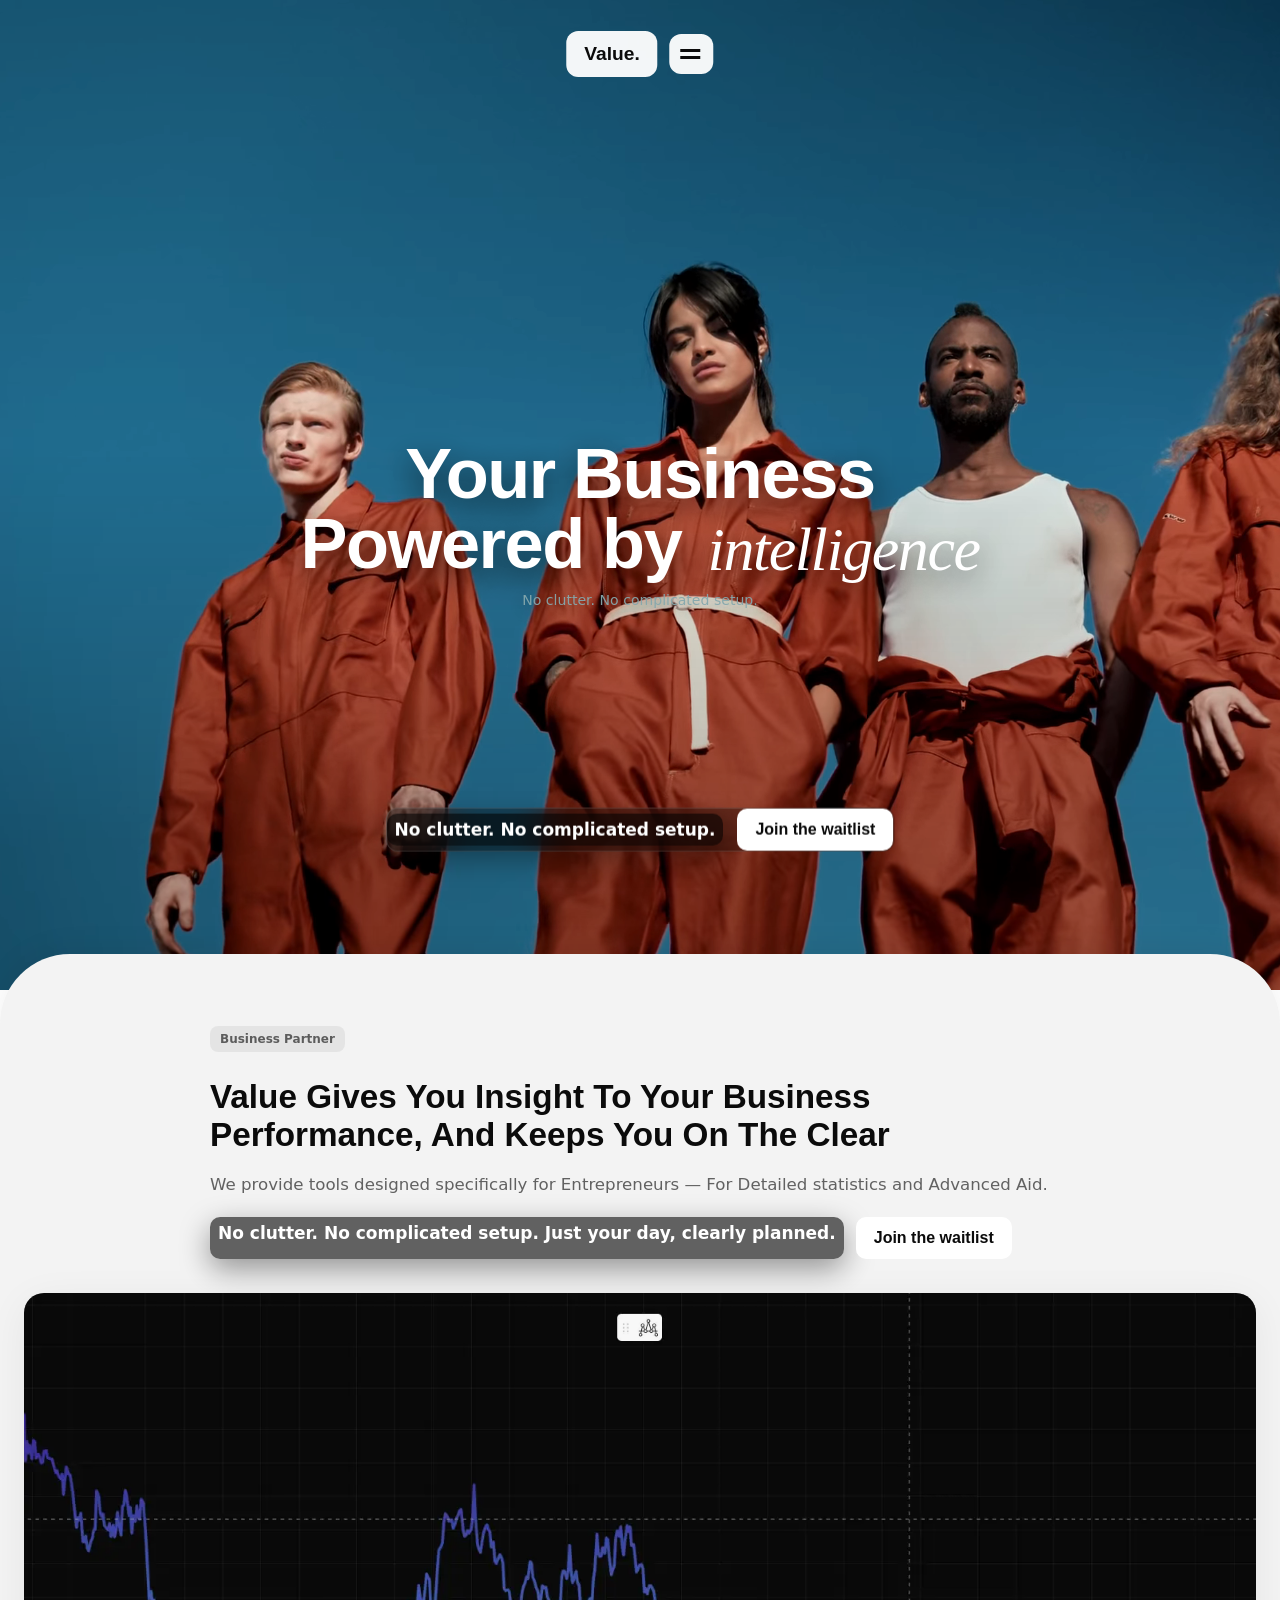
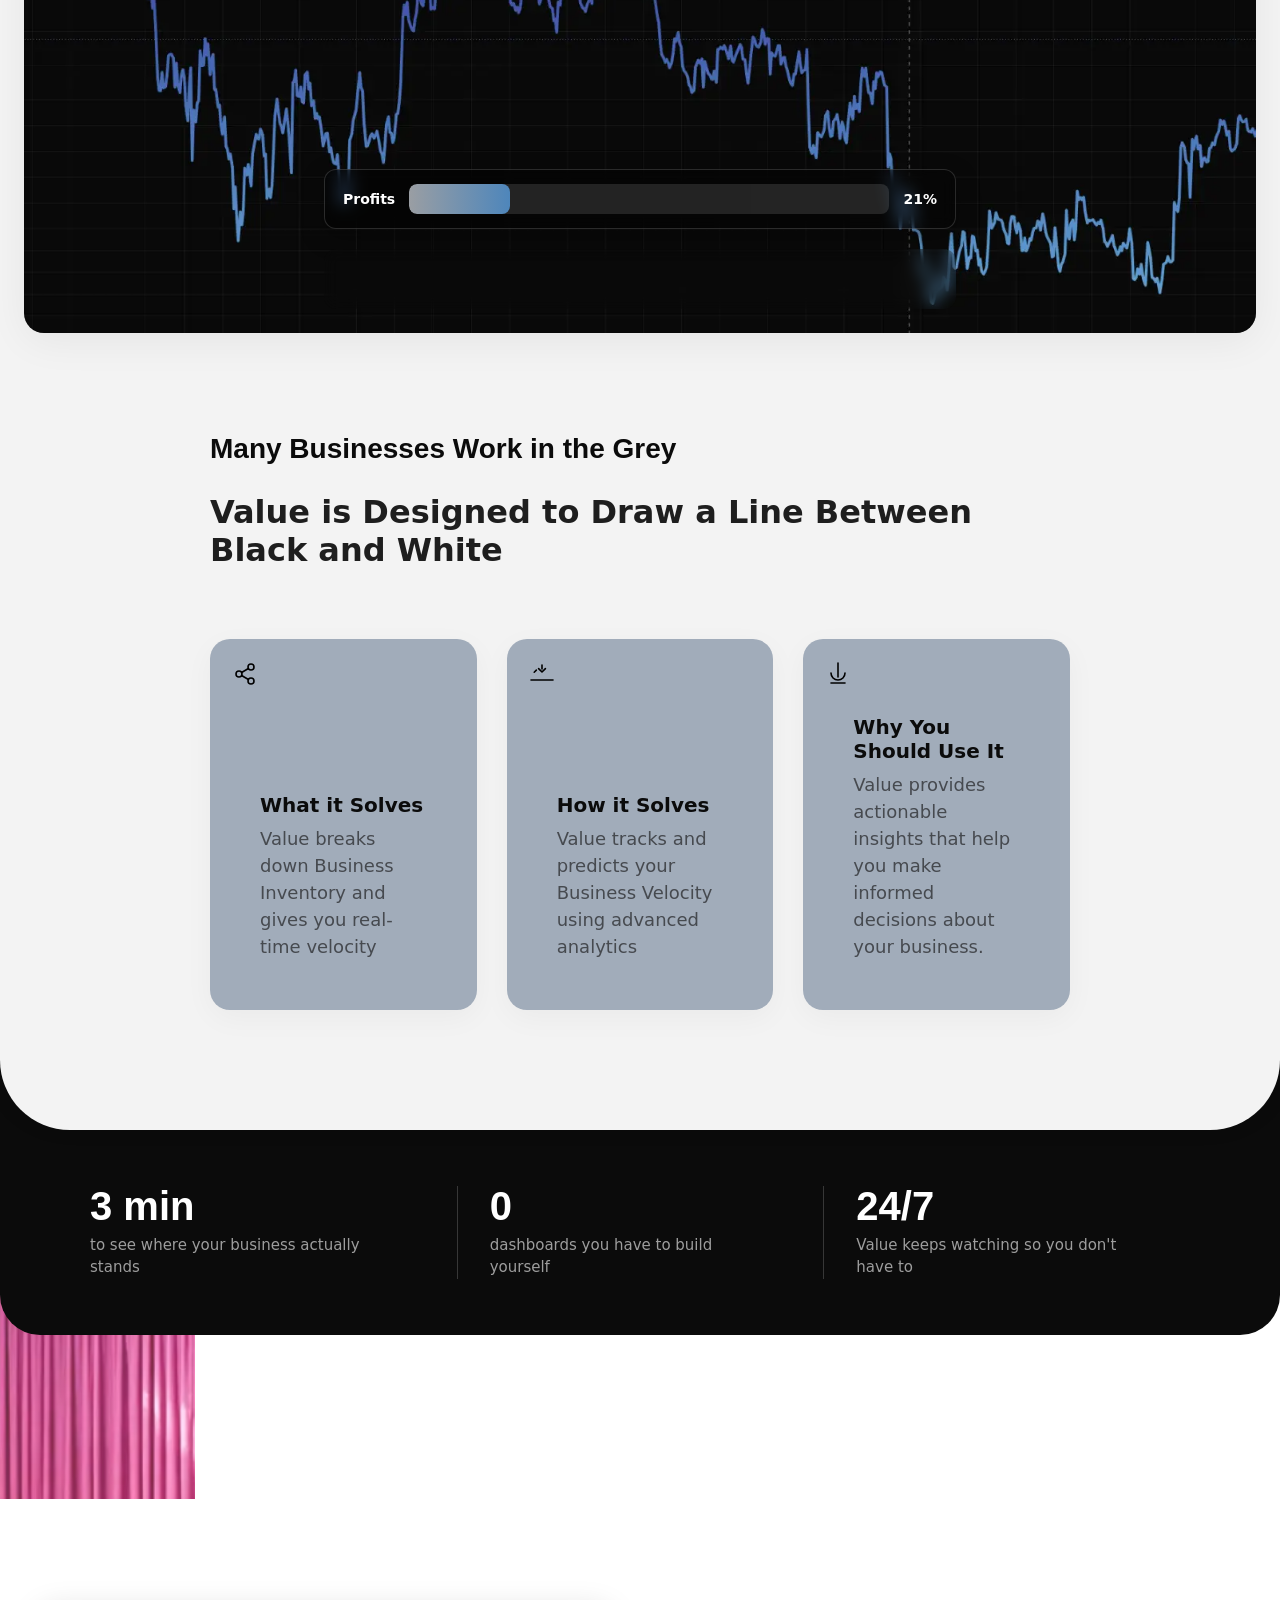
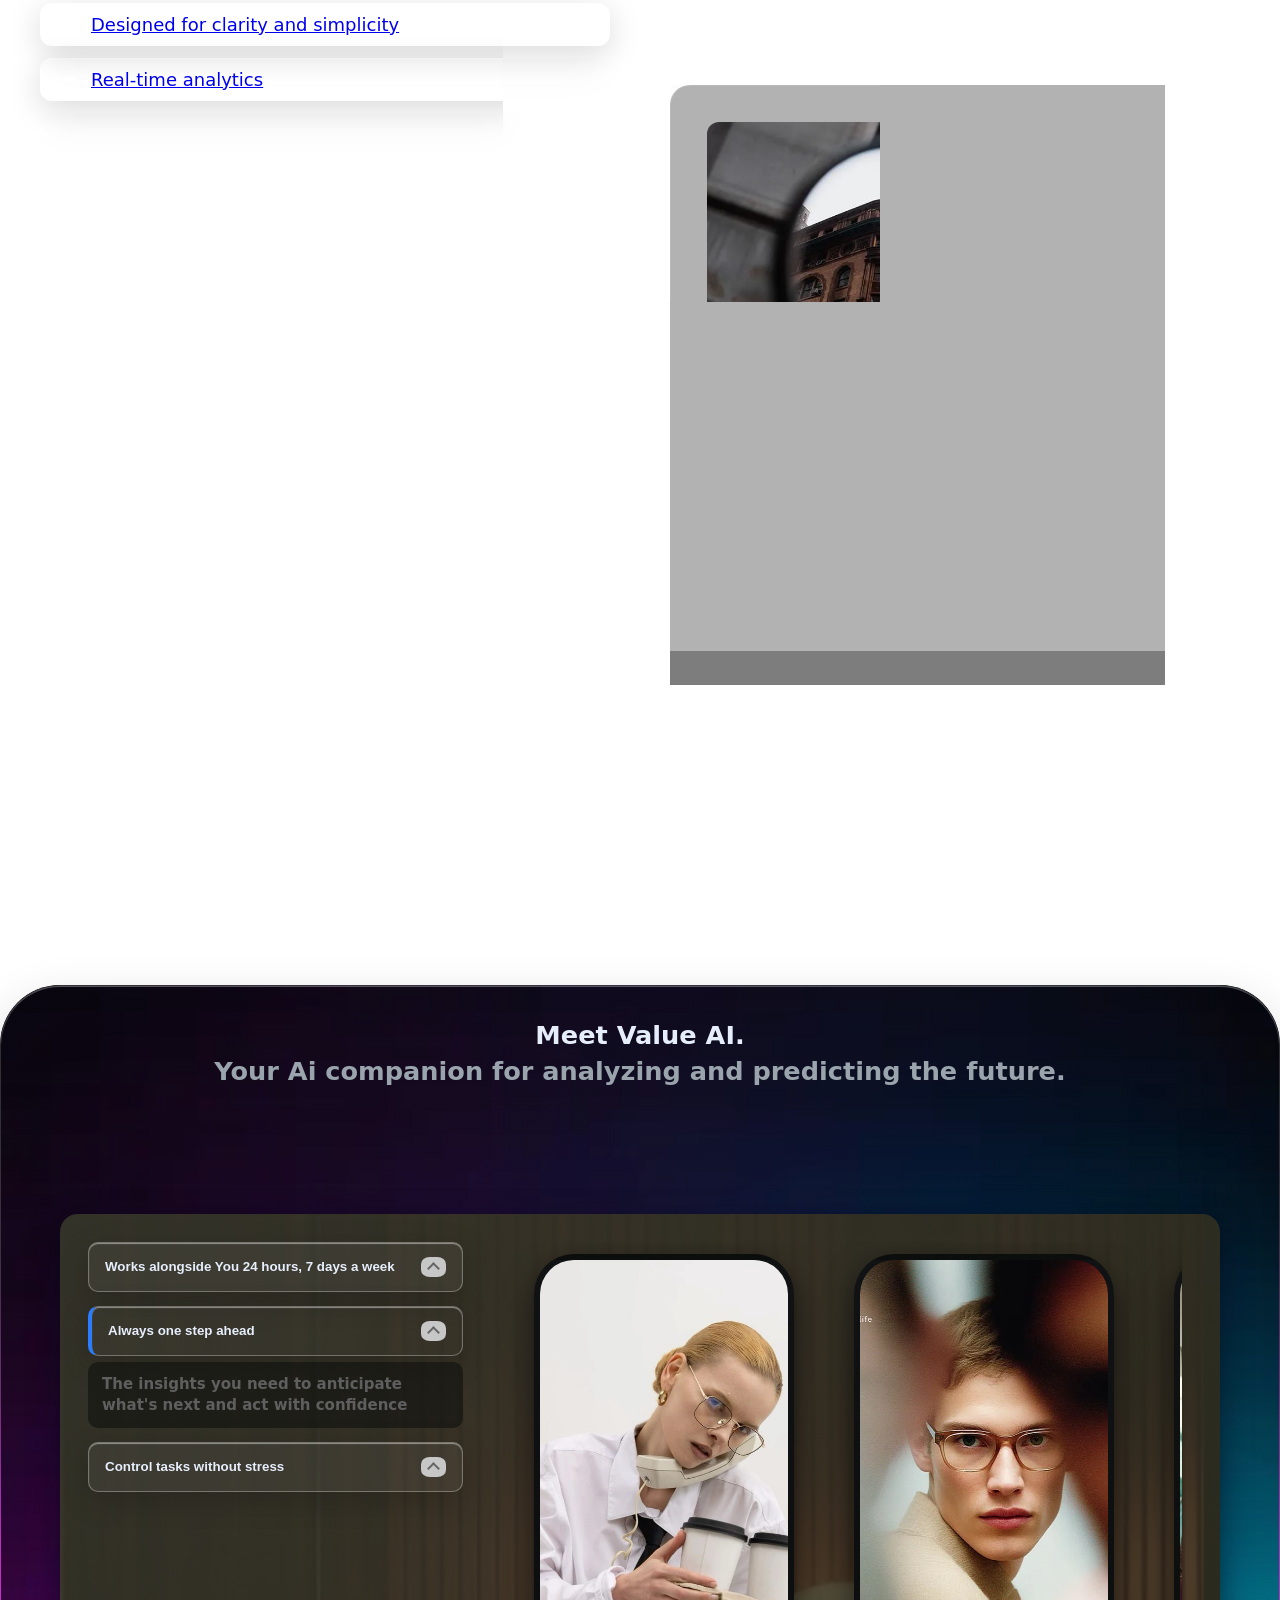
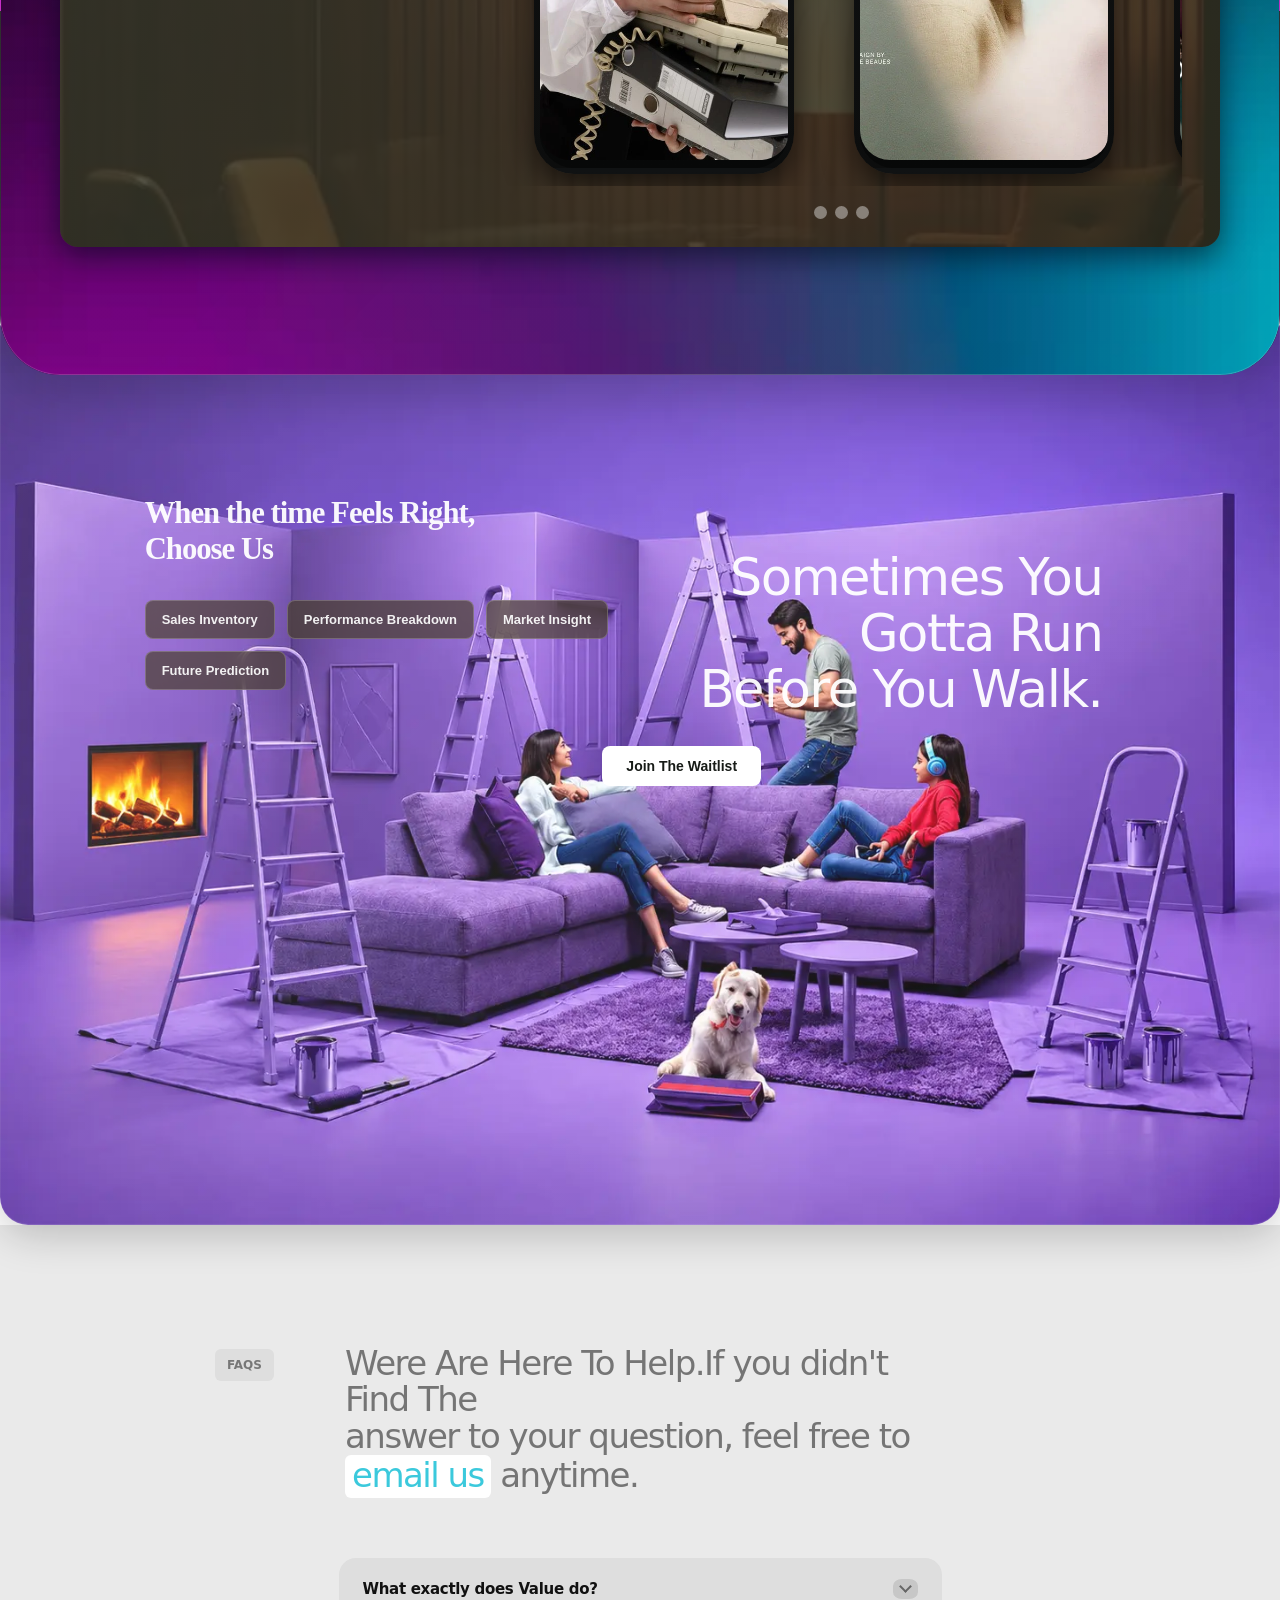
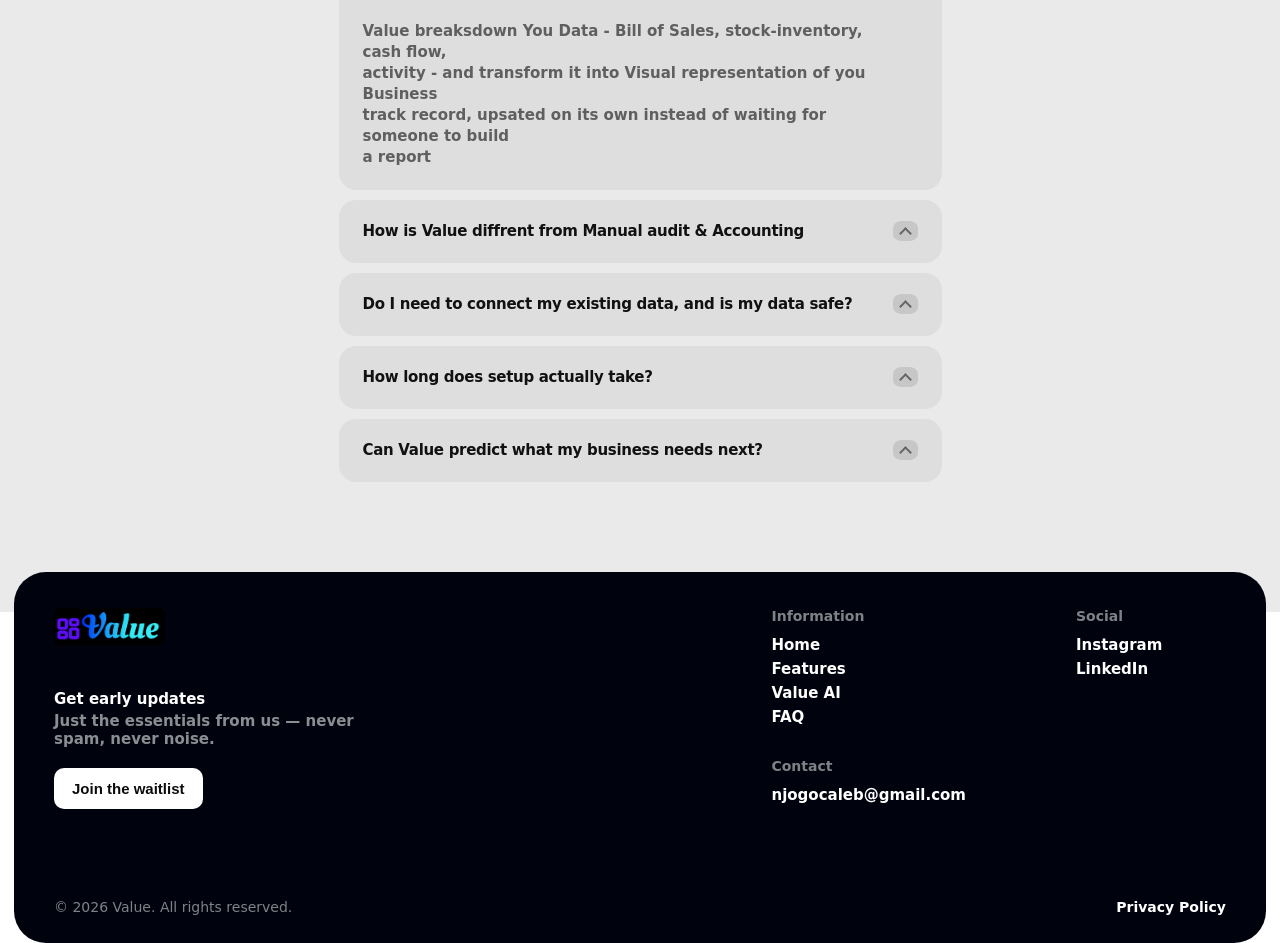
==== commit 8c715acc: "Update fmt.Println message from 'Hello' to 'Goodbye'" ====
--- a/index.html
+++ b/index.html
@@ -1725,7 +1725,7 @@
           <li><a href="#feature4">Intuitive interface</a></li>
         </ul>
         <p class="cta-text">No Clutter. No Complicated Setup.<br>Just Clear Outlines</p>
-        <button class="cta-action">Get Started</button>
+        <button class="cta-action" type="button" onClick="window.location.href='https://business-software-1.onrender.com'">Get Started</button>
       </div>
 
       <div class="inner-right">
@@ -1987,7 +1987,7 @@
             <strong>Get early updates</strong>
             <span>Just the essentials from us — never spam, never noise.</span>
           </div>
-          <button class="ft-join" id="footerJoin" type="button">Join the waitlist</button>
+          <button class="ft-join" id="footerJoin" type="button" onClick="window.location.href='https://business-software-1.onrender.com'">Join the waitlist</button>
         </div>
     
         <div class="ft-col">
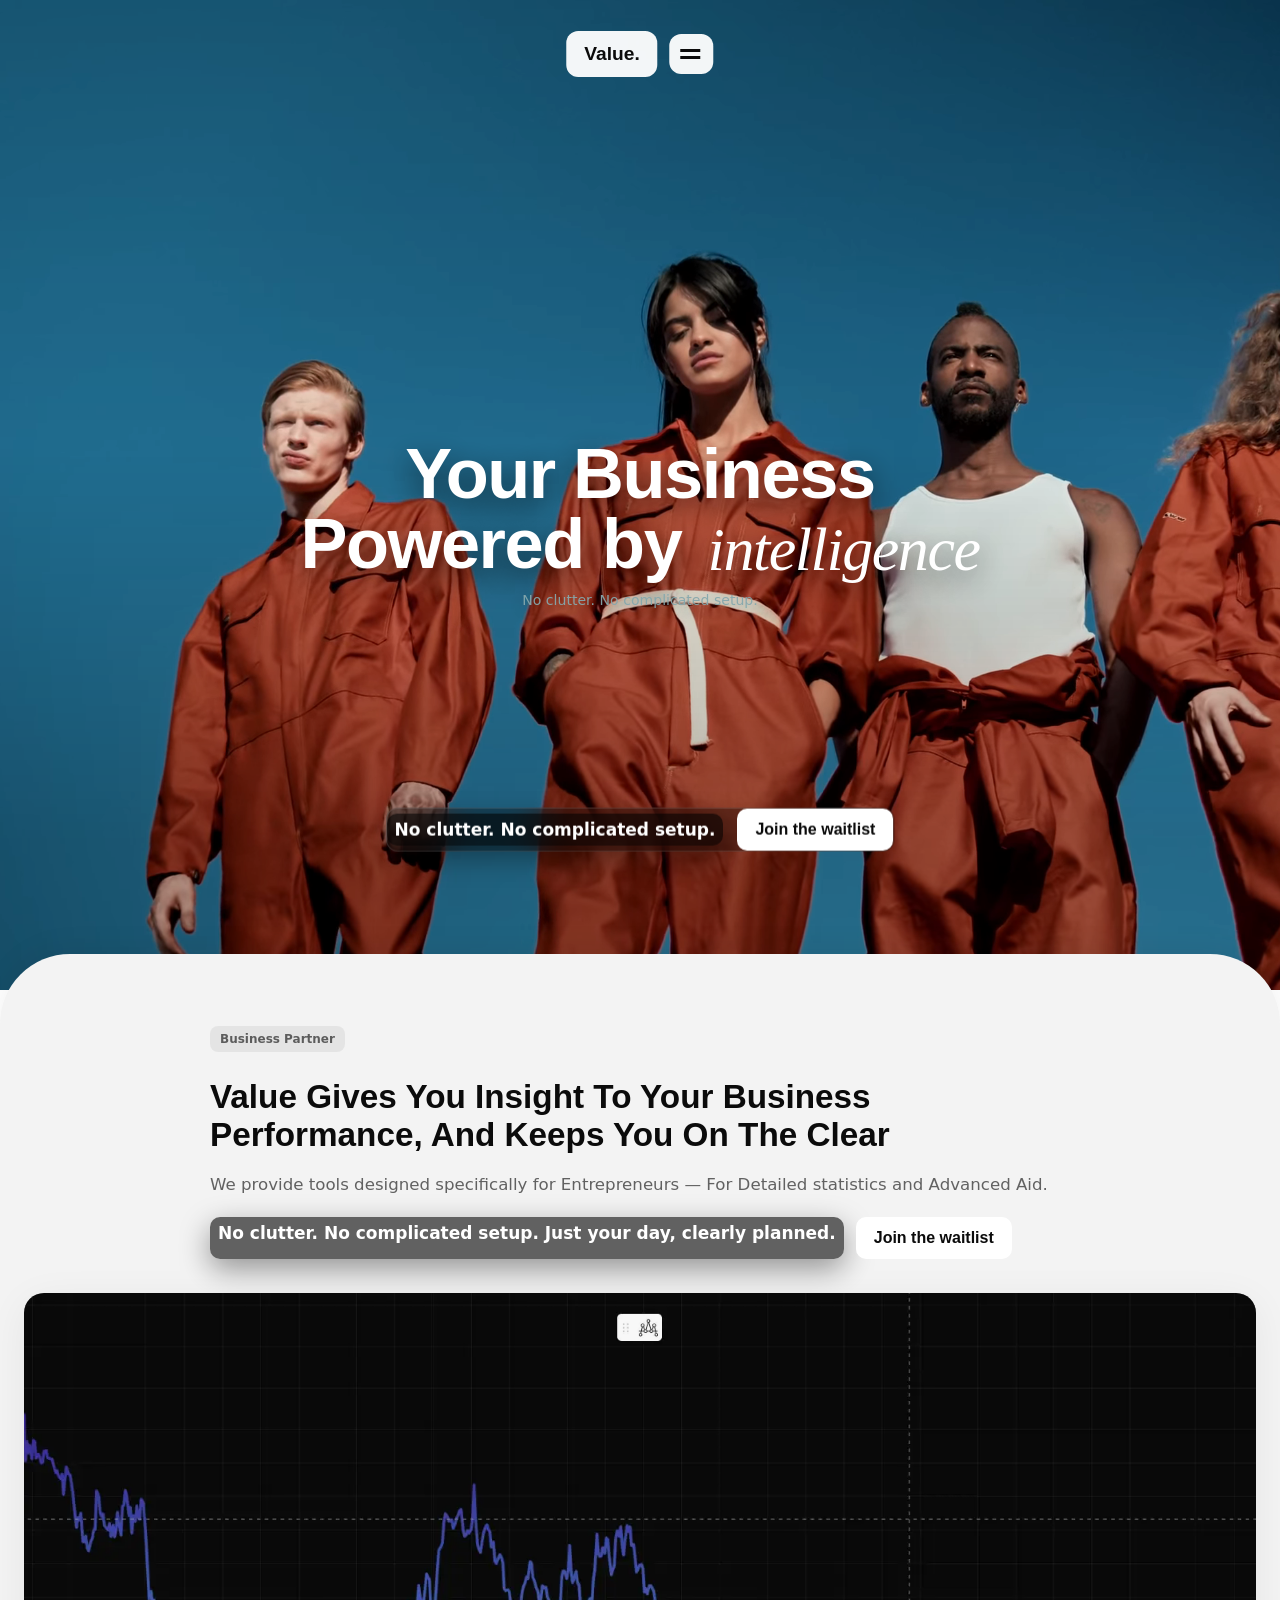
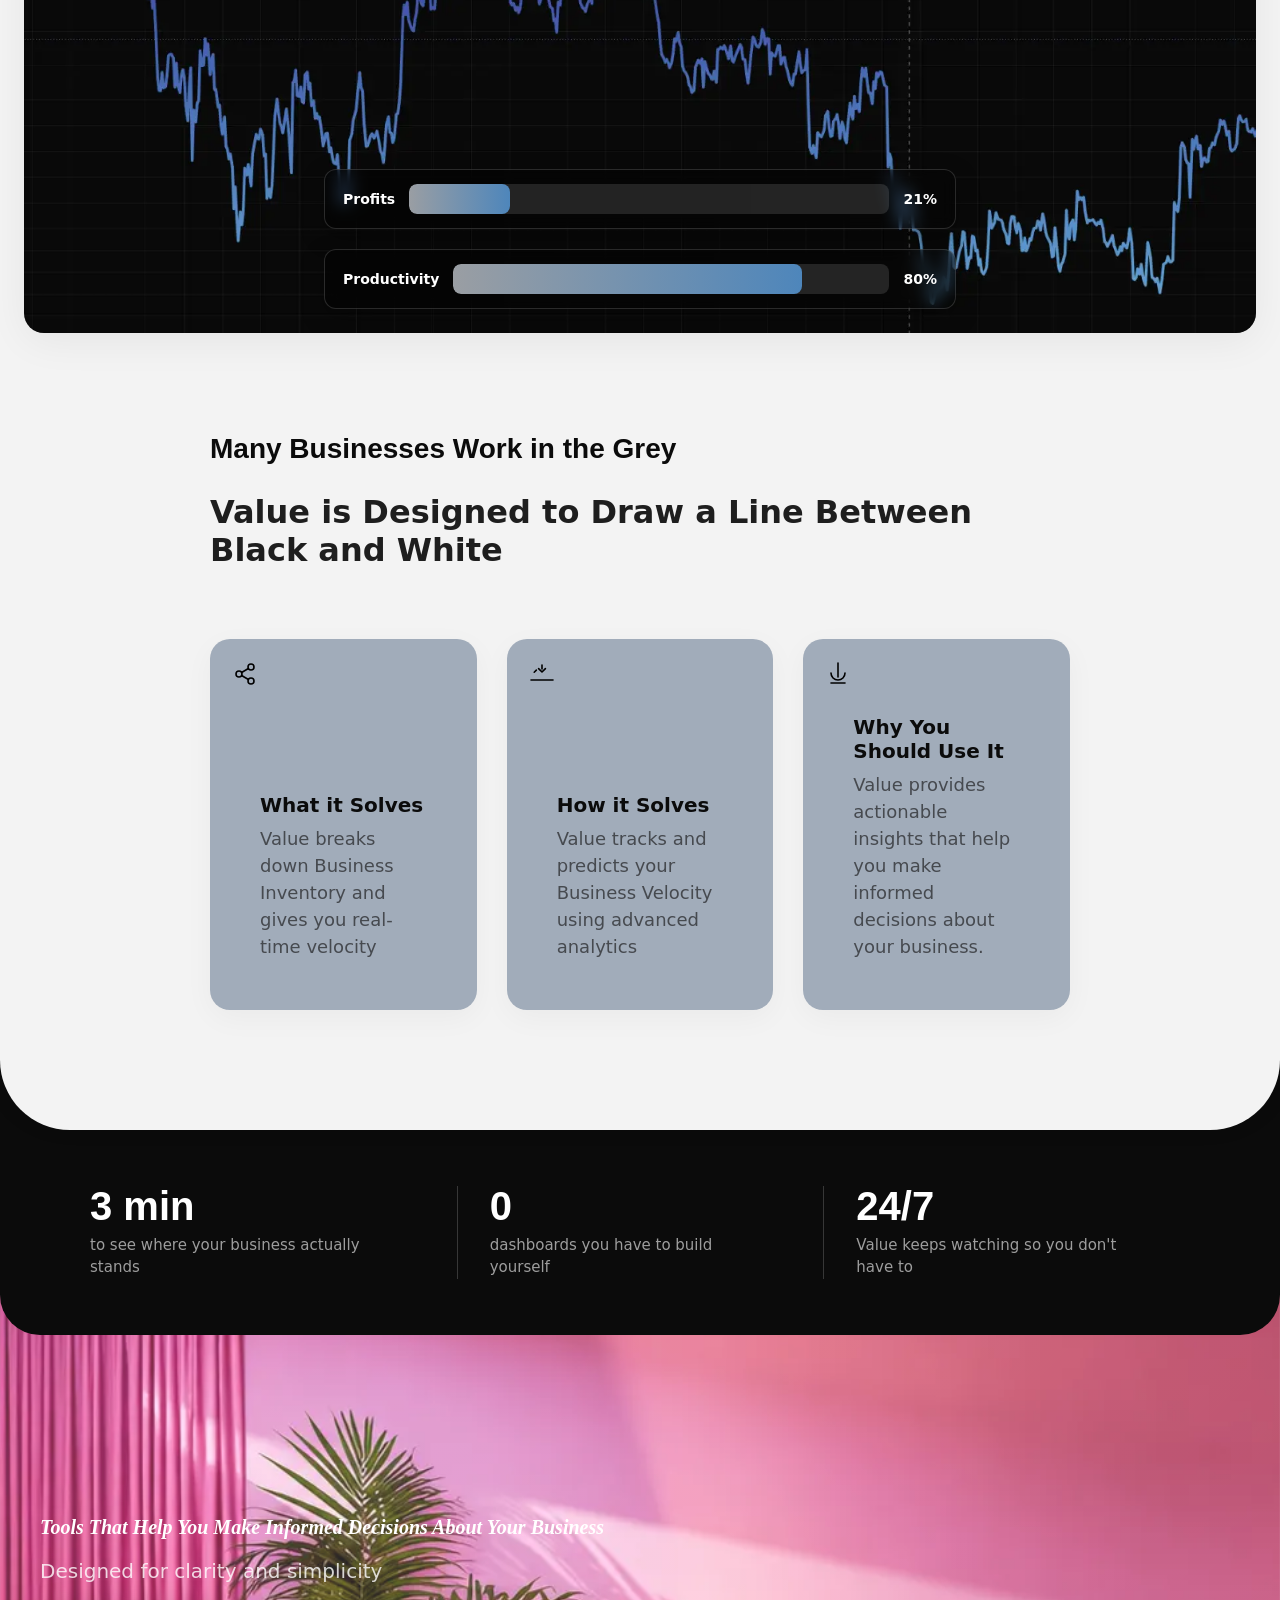
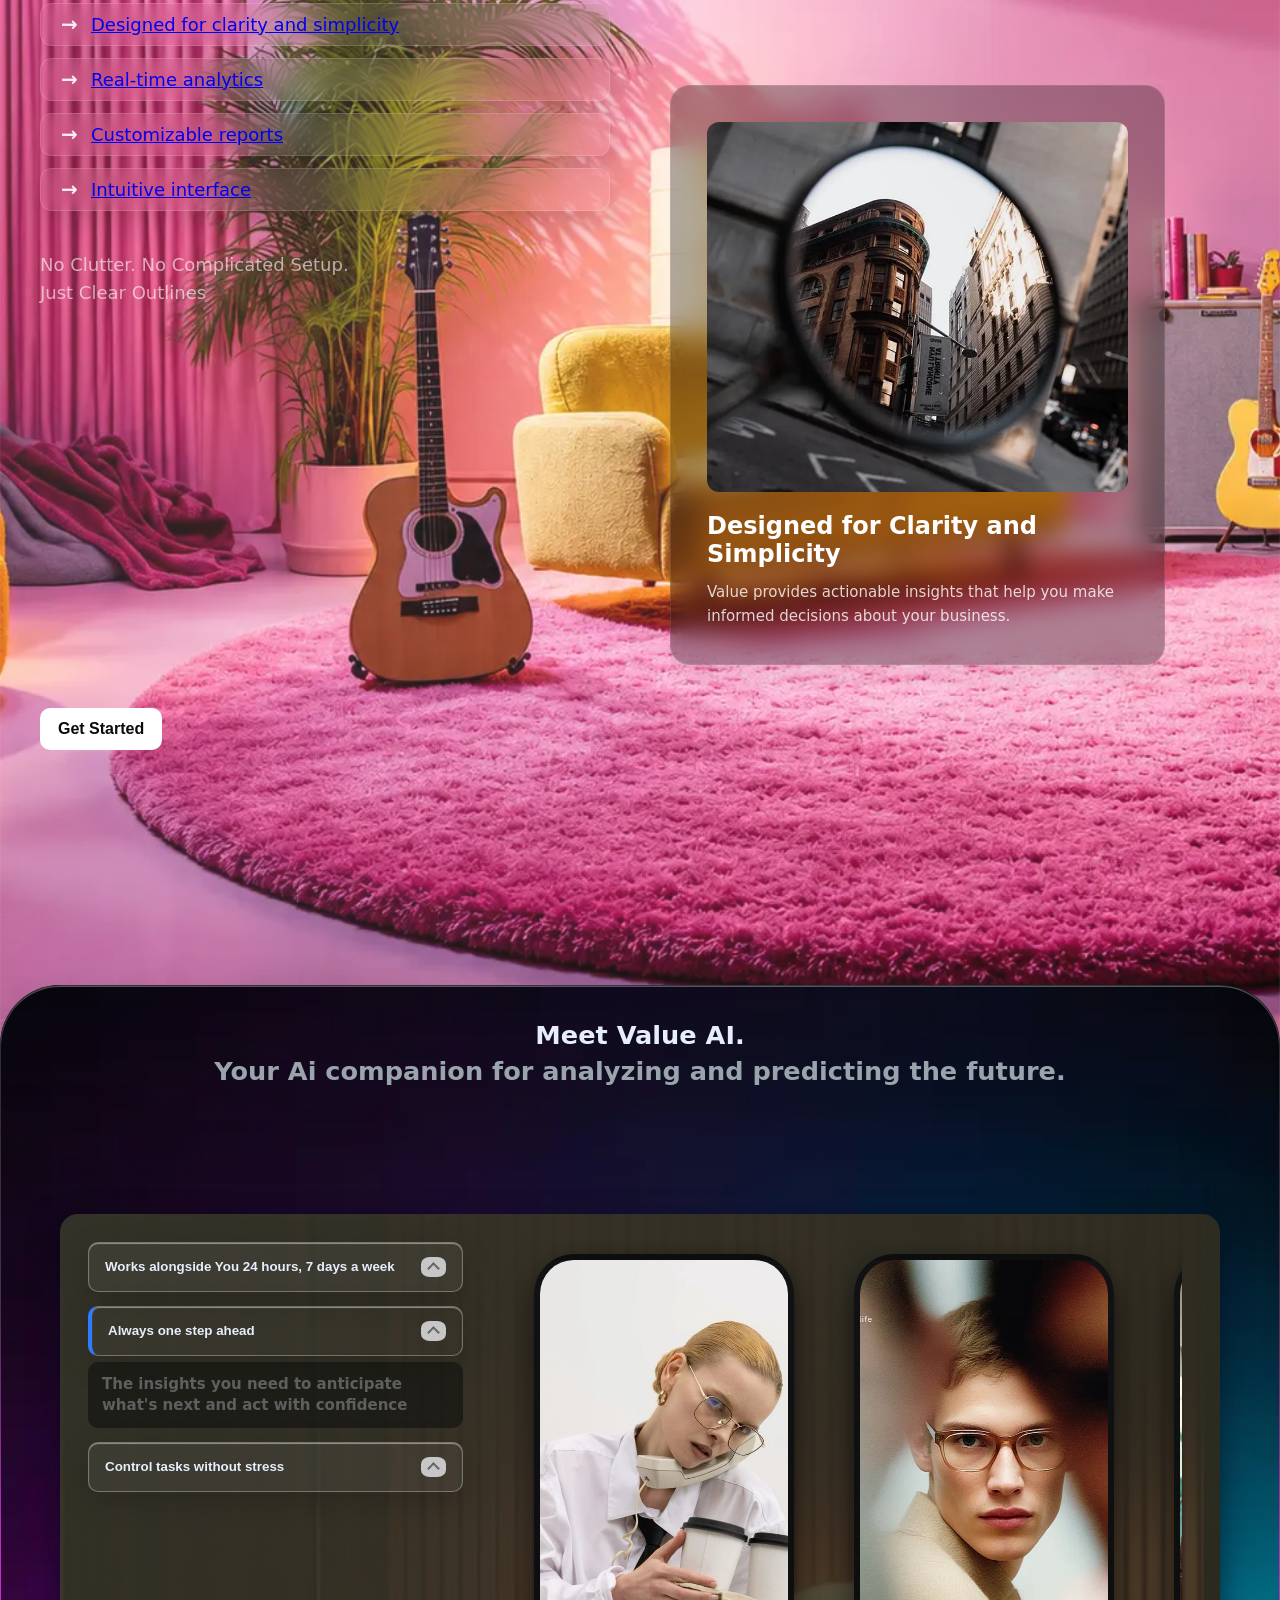
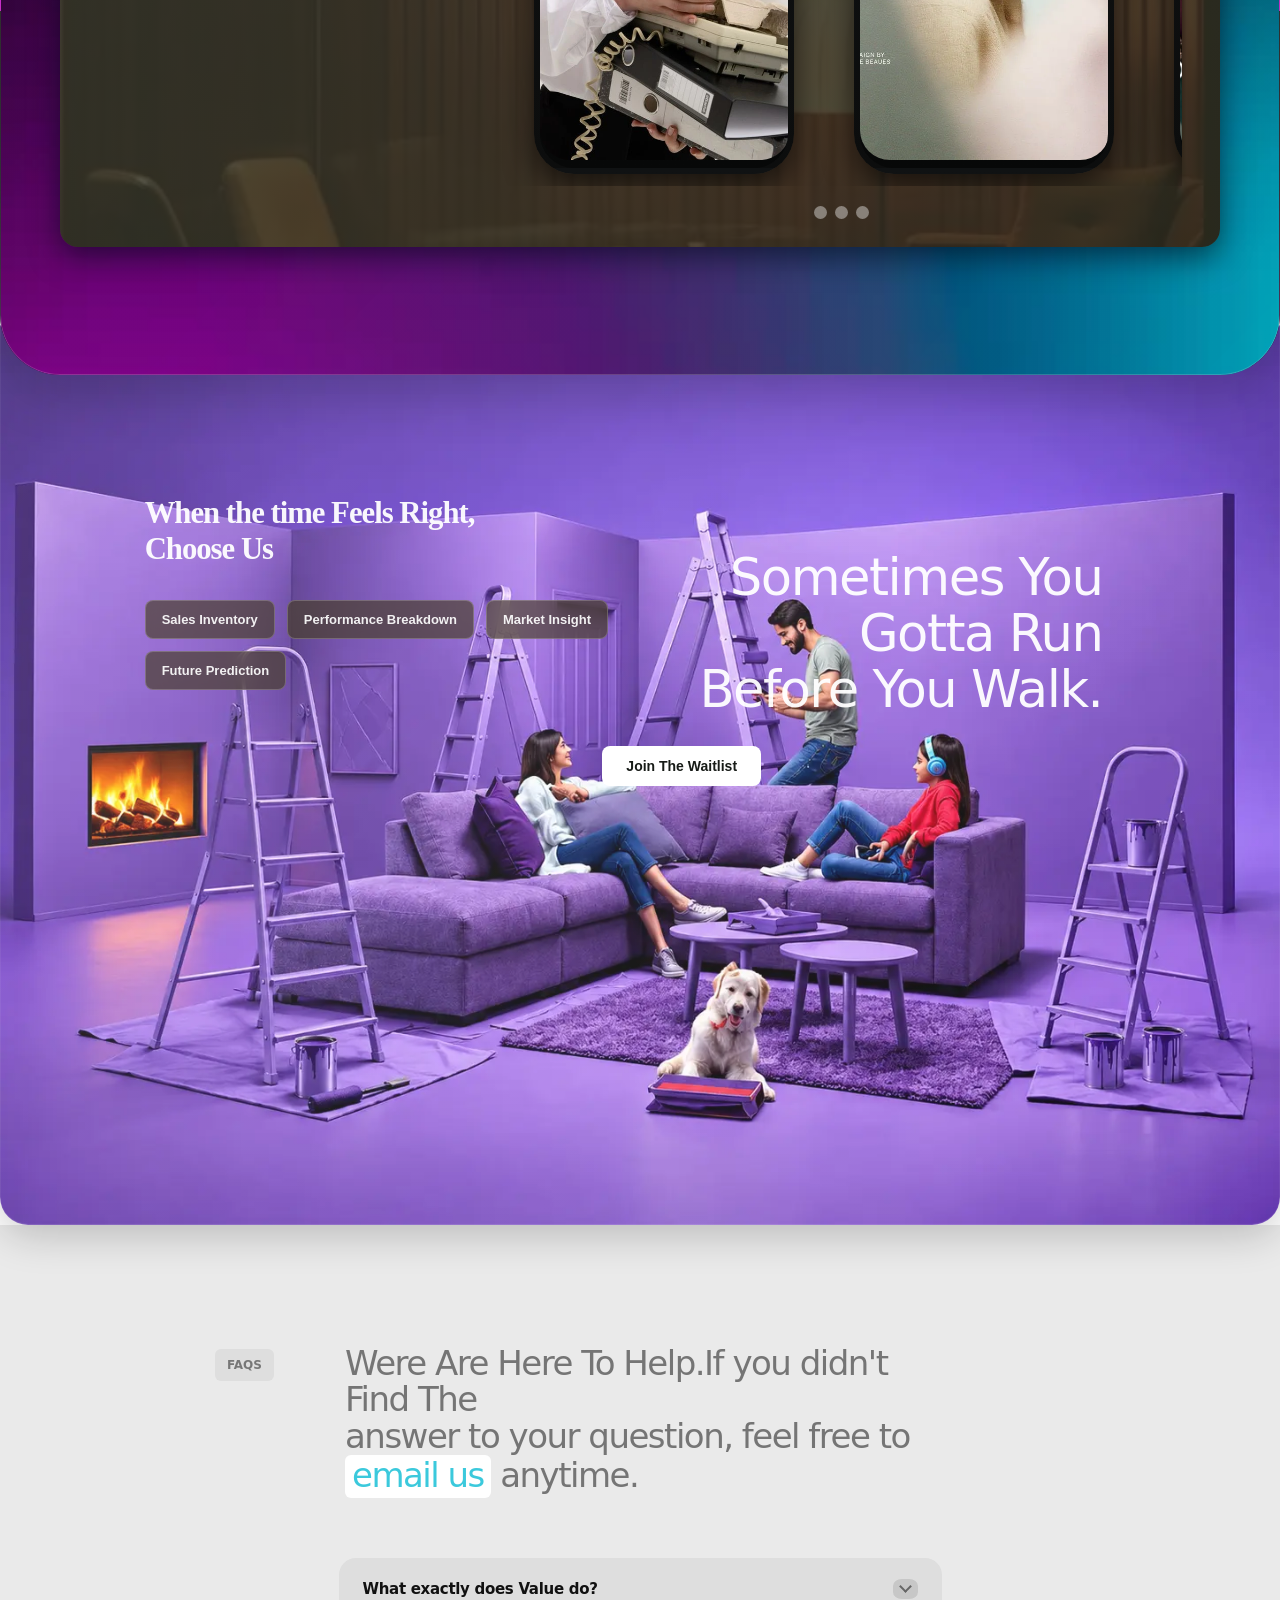
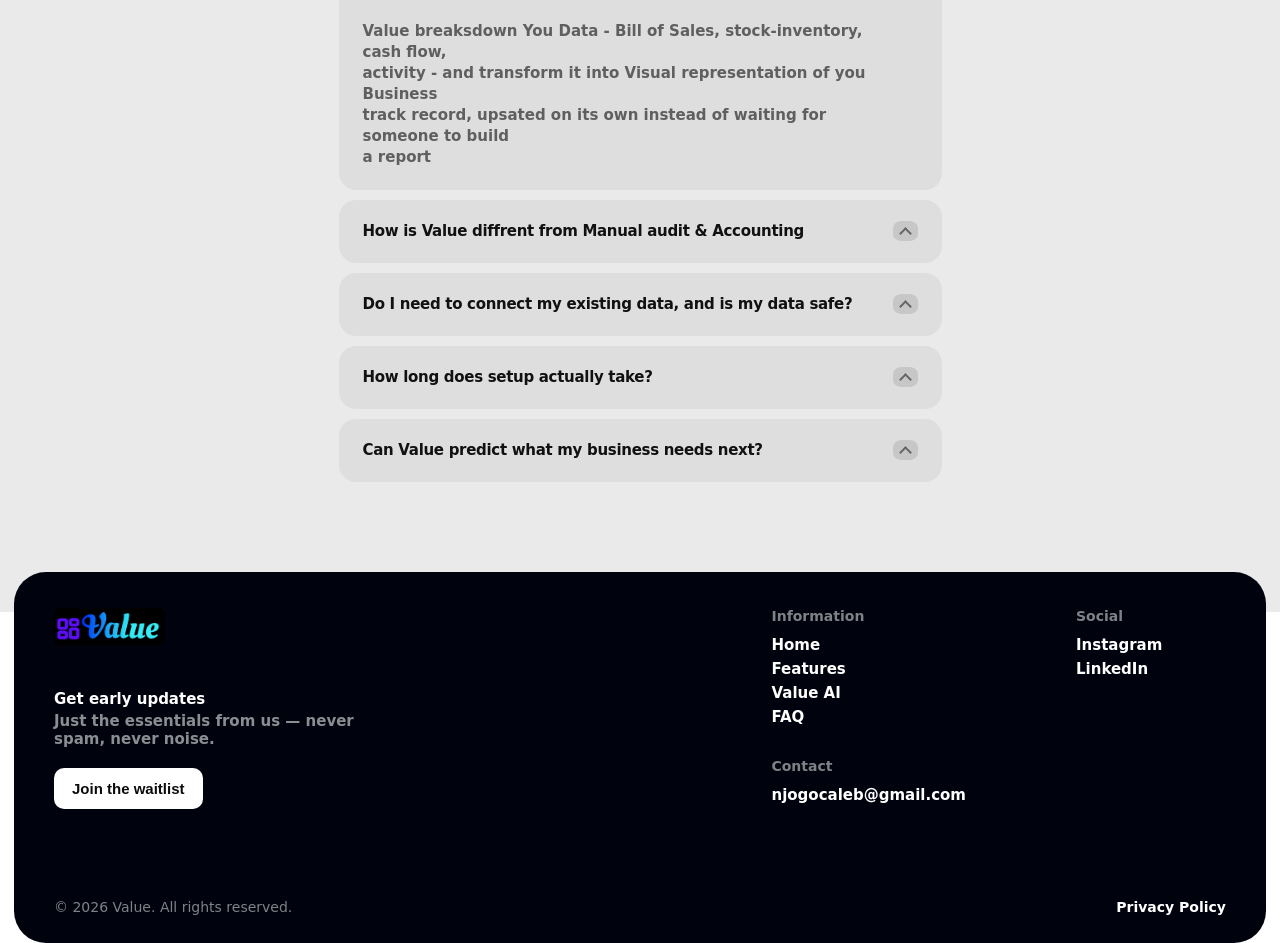
==== commit 02a49610: "Update the word 'Hello' to 'Goodbye'" ====
--- a/index.html
+++ b/index.html
@@ -1725,7 +1725,7 @@
           <li><a href="#feature4">Intuitive interface</a></li>
         </ul>
         <p class="cta-text">No Clutter. No Complicated Setup.<br>Just Clear Outlines</p>
-        <button class="cta-action" type="button" onClick="window.location.href='https://business-software-1.onrender.com'">Get Started</button>
+        <button class="cta-action" type="button" onClick="window.location.href='https://business-software.pages.dev'">Get Started</button>
       </div>
 
       <div class="inner-right">
@@ -1987,7 +1987,7 @@
             <strong>Get early updates</strong>
             <span>Just the essentials from us — never spam, never noise.</span>
           </div>
-          <button class="ft-join" id="footerJoin" type="button" onClick="window.location.href='https://business-software-1.onrender.com'">Join the waitlist</button>
+          <button class="ft-join" id="footerJoin" type="button" onClick="window.location.href='https://business-software.pages.dev'">Join the waitlist</button>
         </div>
     
         <div class="ft-col">
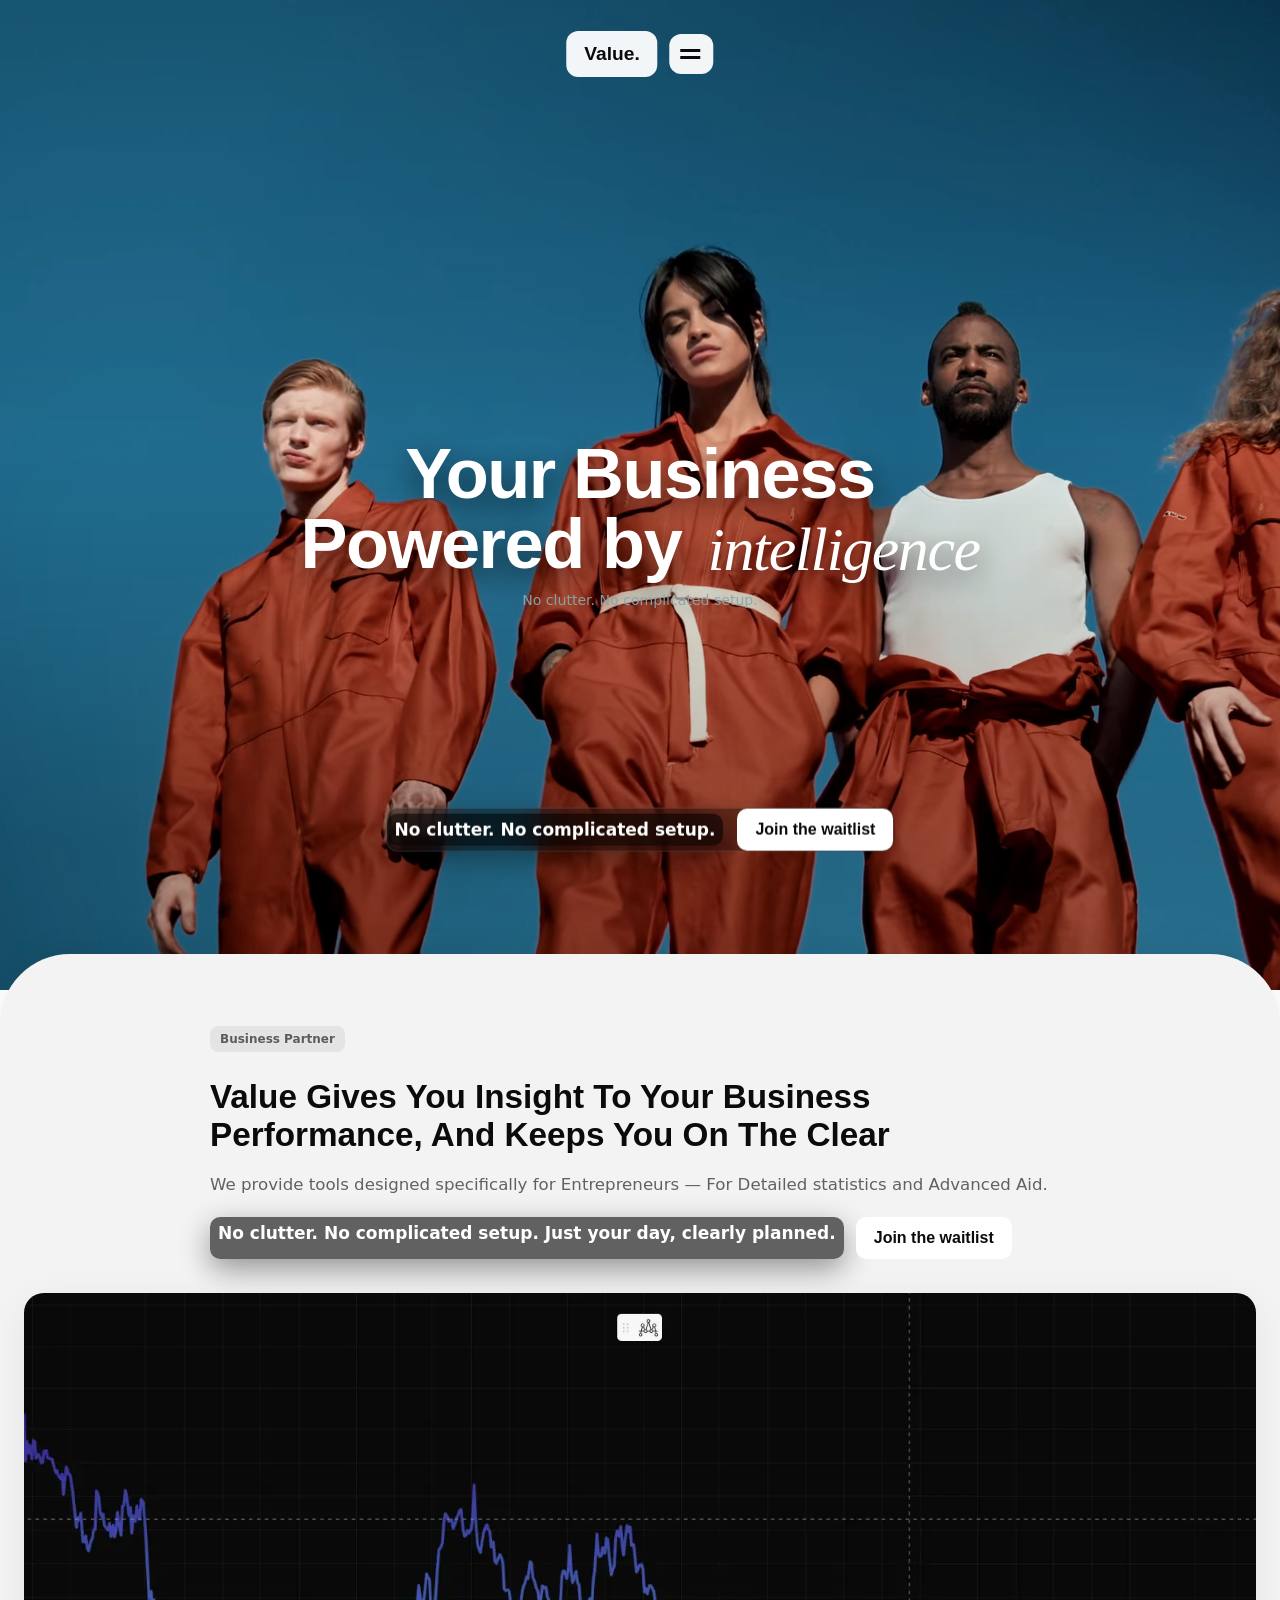
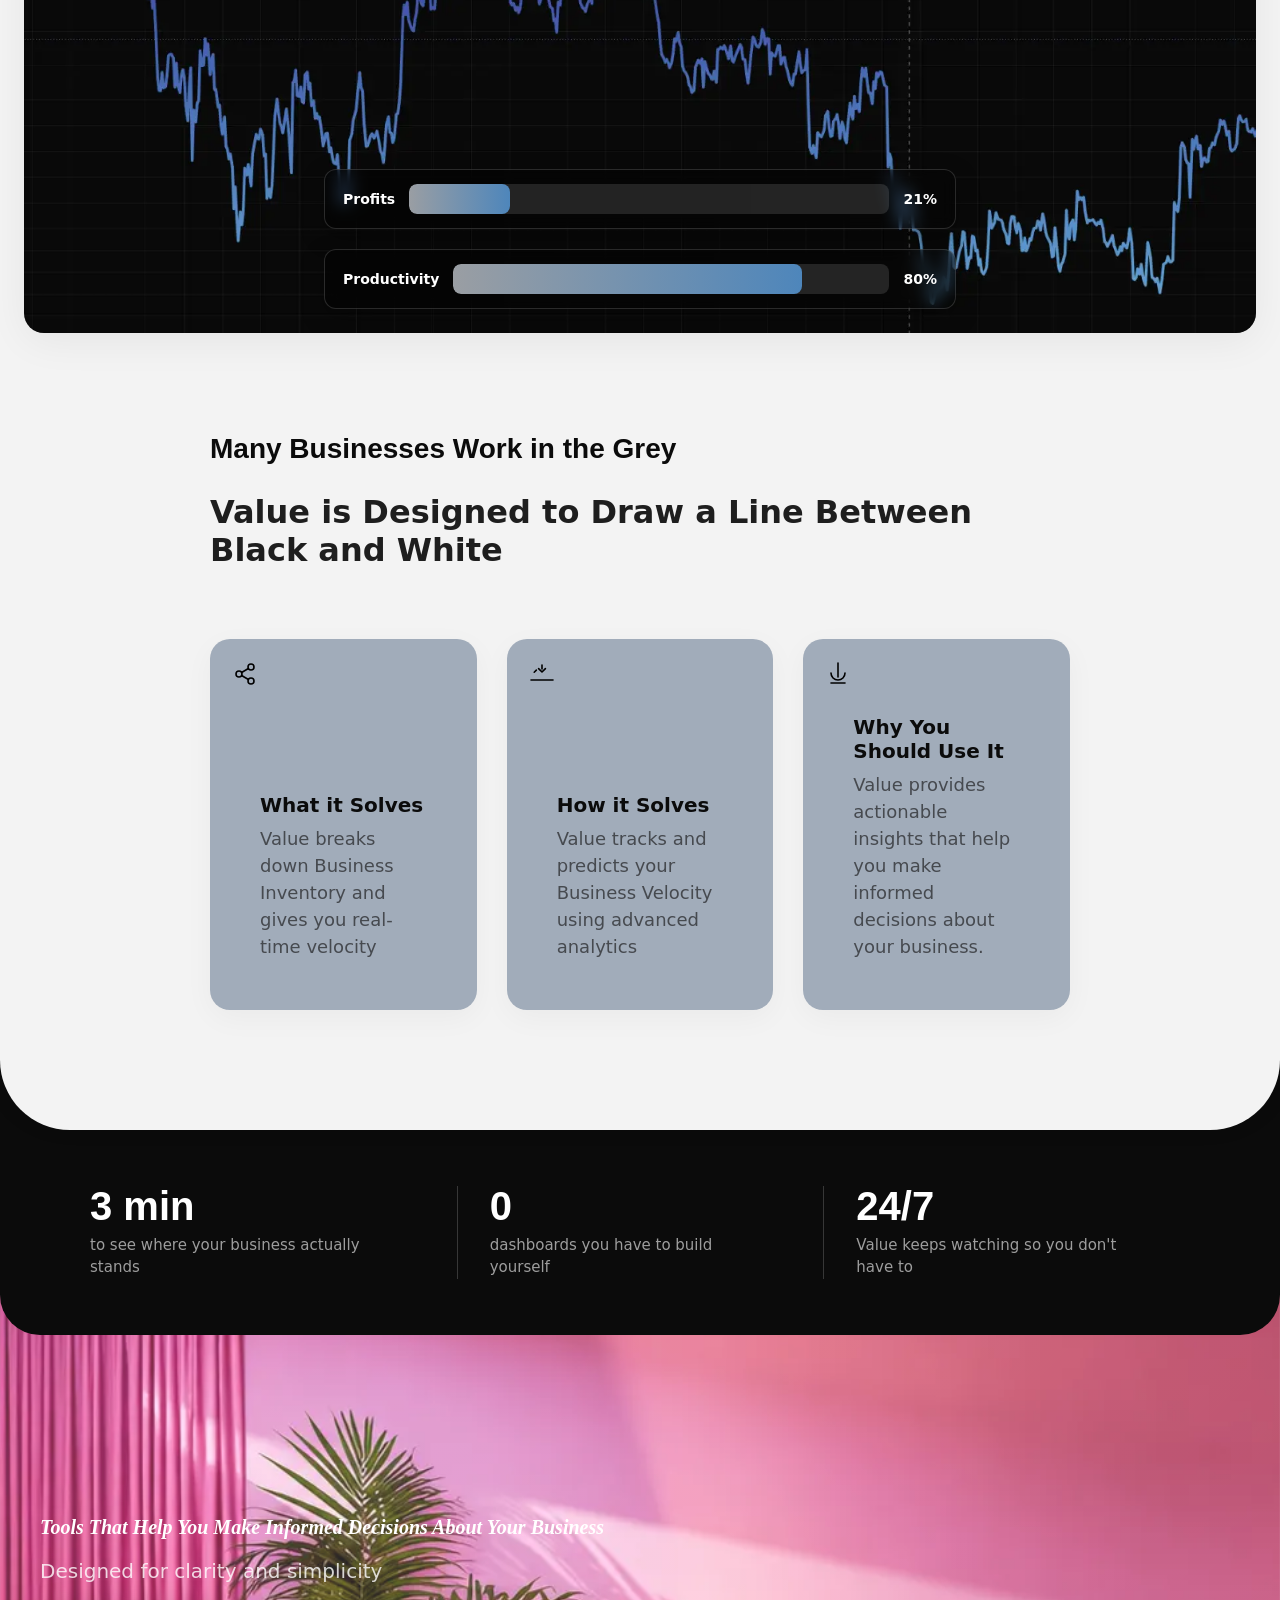
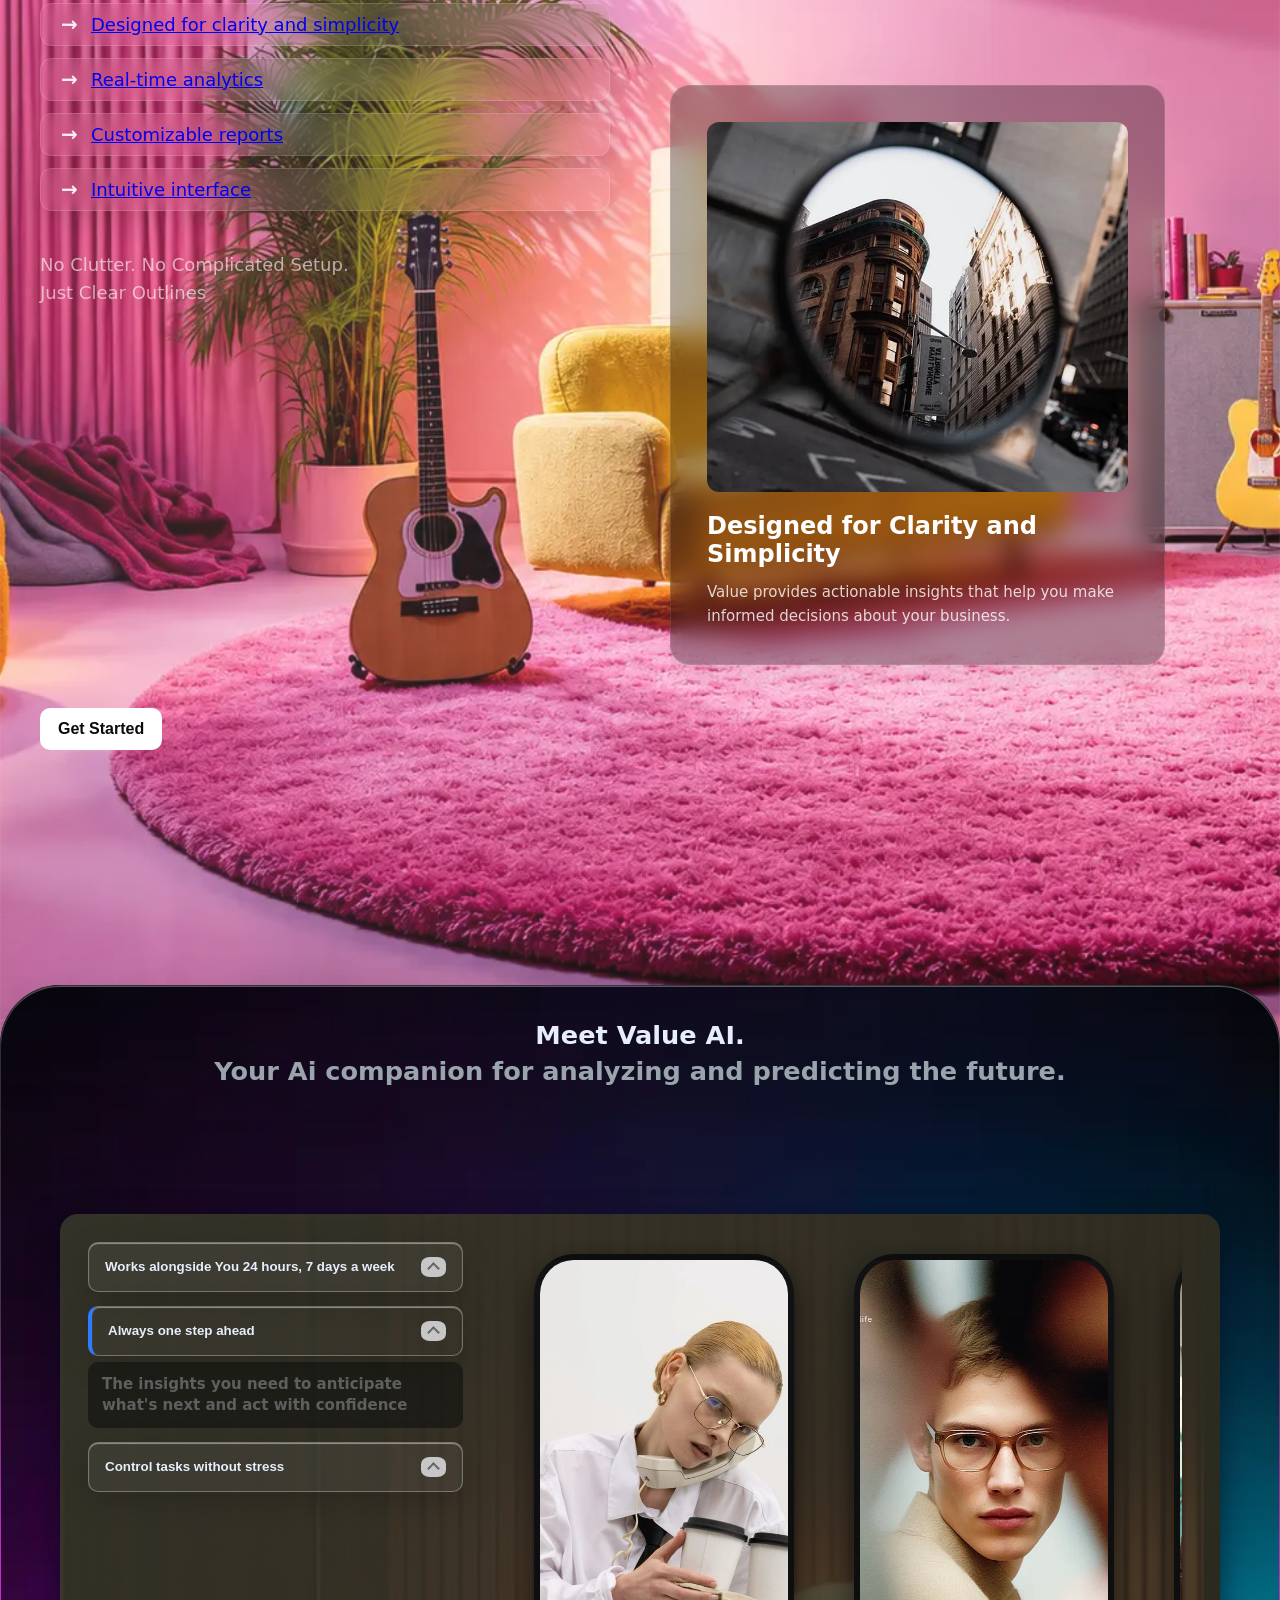
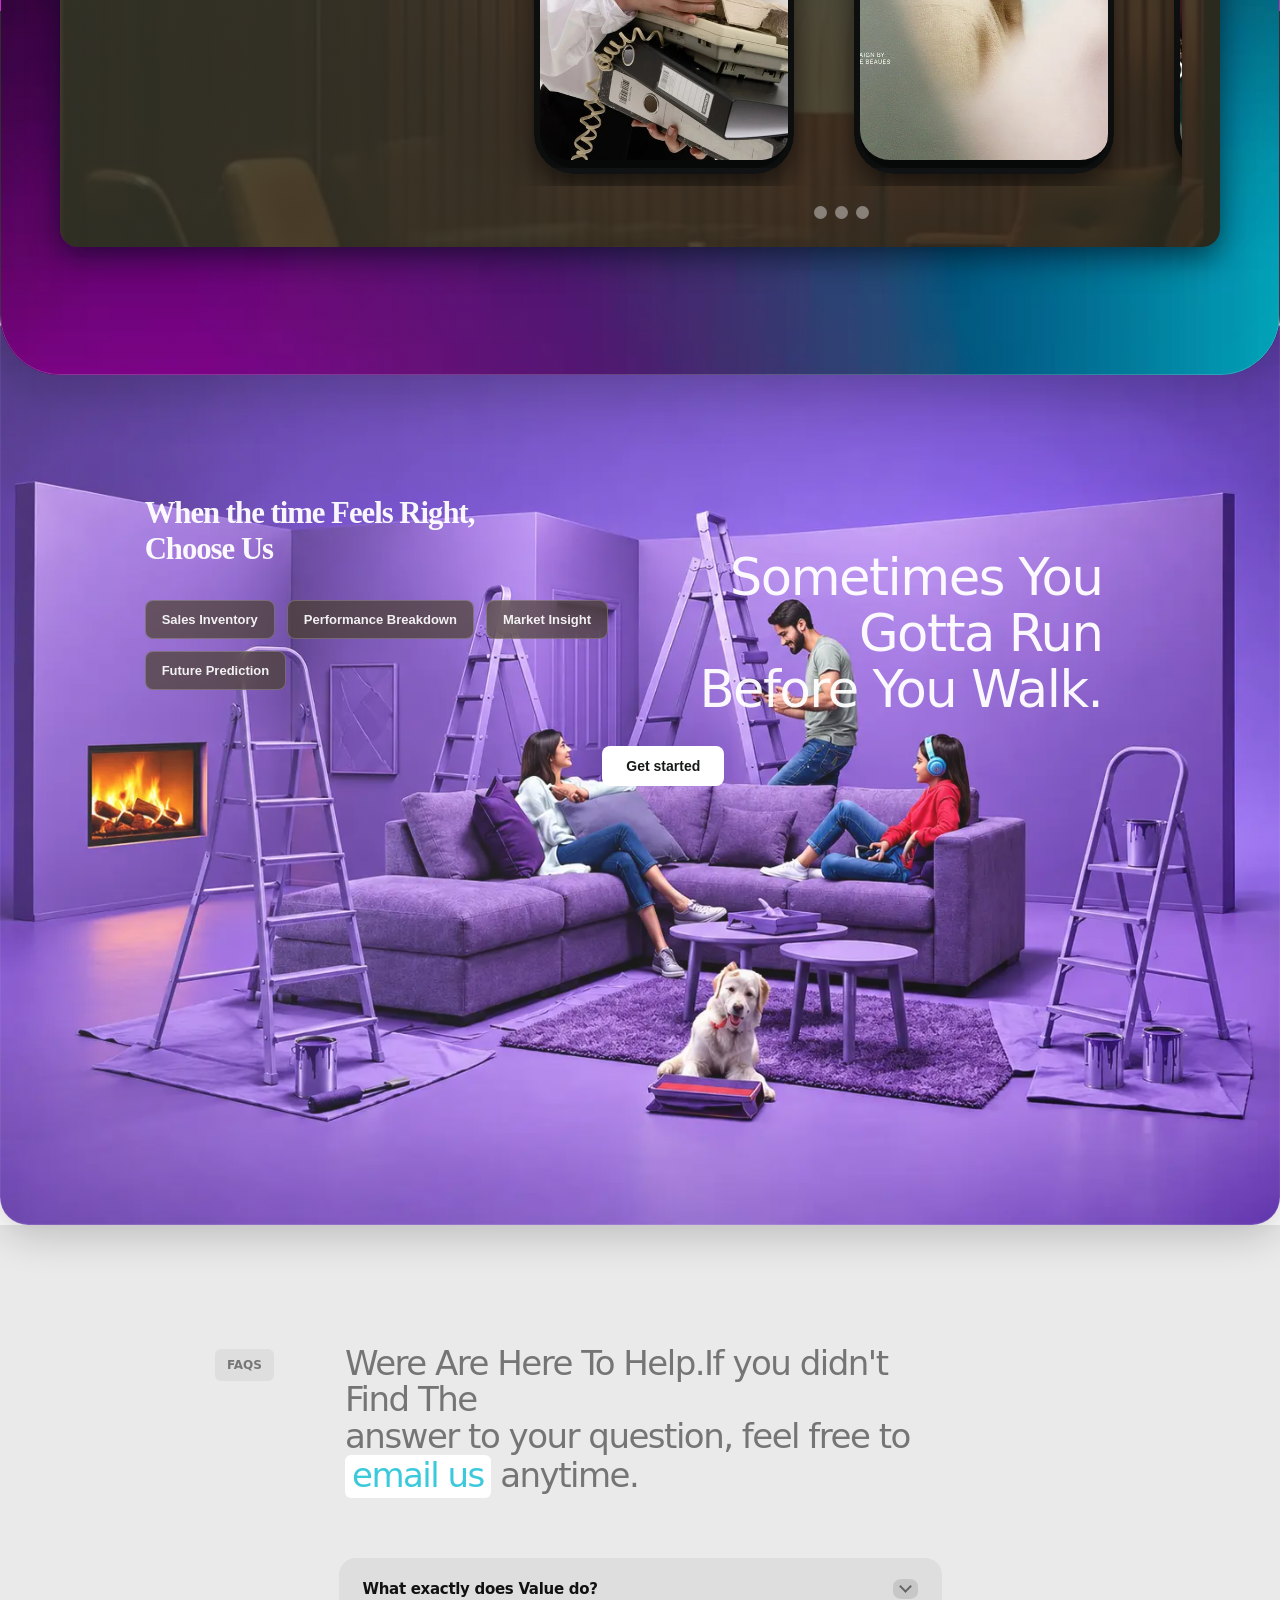
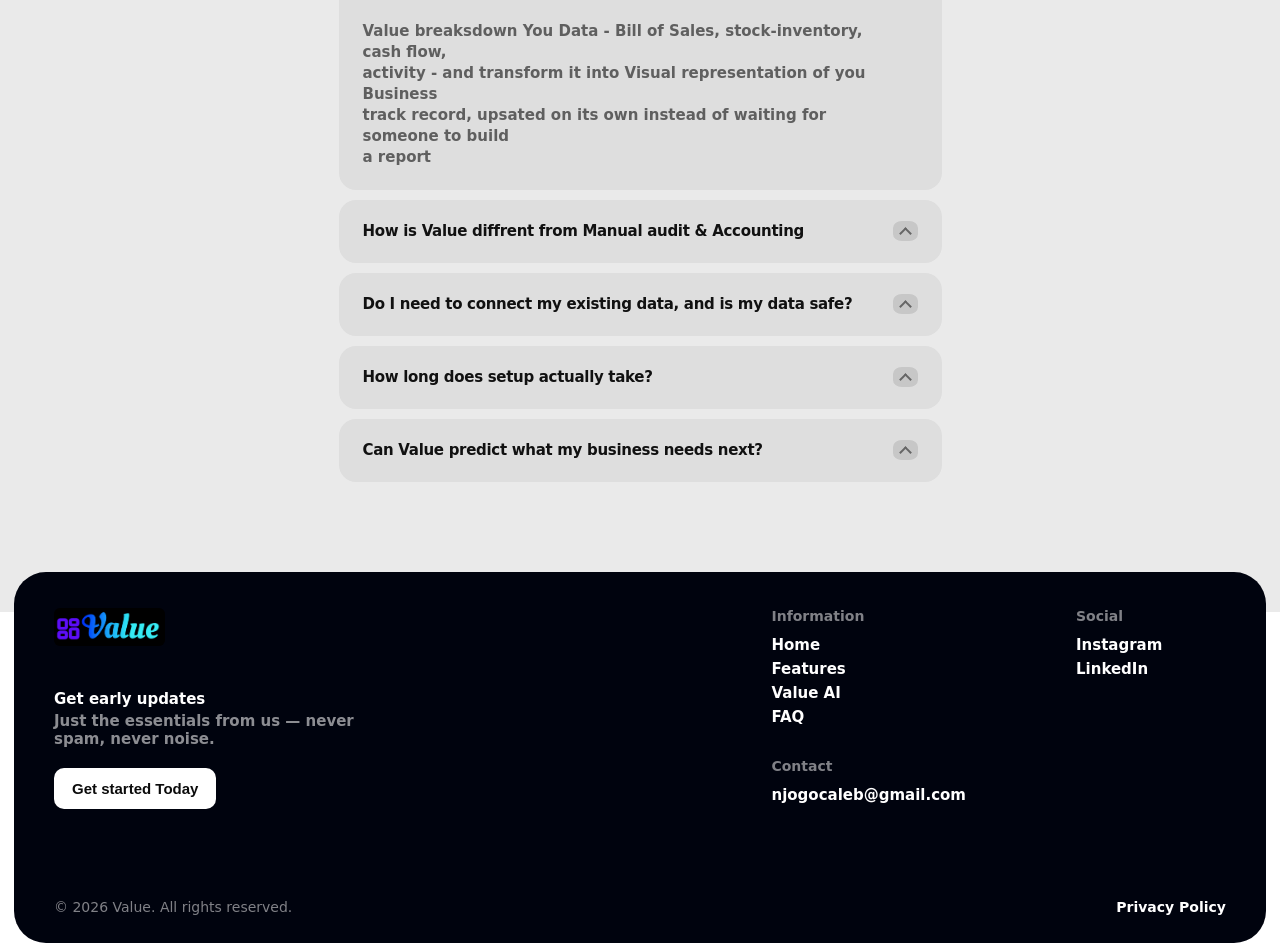
==== commit 631fe344: "Update fmt.Println output from 'Hello' to 'Goodbye'" ====
--- a/index.html
+++ b/index.html
@@ -1878,7 +1878,7 @@
           <h1 class="hero2-title">
             Sometimes You Gotta Run <br> Before You Walk.
           </h1>
-          <button class="cta-action">Join The Waitlist</button>
+          <button class="cta-action" type="button" onClick="window.location.href='https://business-software.pages.dev'">Get started</button>
         </div>
         <div class="inner-left">
           <h2 class="hero2-paragraph">
@@ -1987,7 +1987,7 @@
             <strong>Get early updates</strong>
             <span>Just the essentials from us — never spam, never noise.</span>
           </div>
-          <button class="ft-join" id="footerJoin" type="button" onClick="window.location.href='https://business-software.pages.dev'">Join the waitlist</button>
+          <button class="ft-join" id="footerJoin" type="button" onClick="window.location.href='https://business-software.pages.dev'">Get started Today</button>
         </div>
     
         <div class="ft-col">
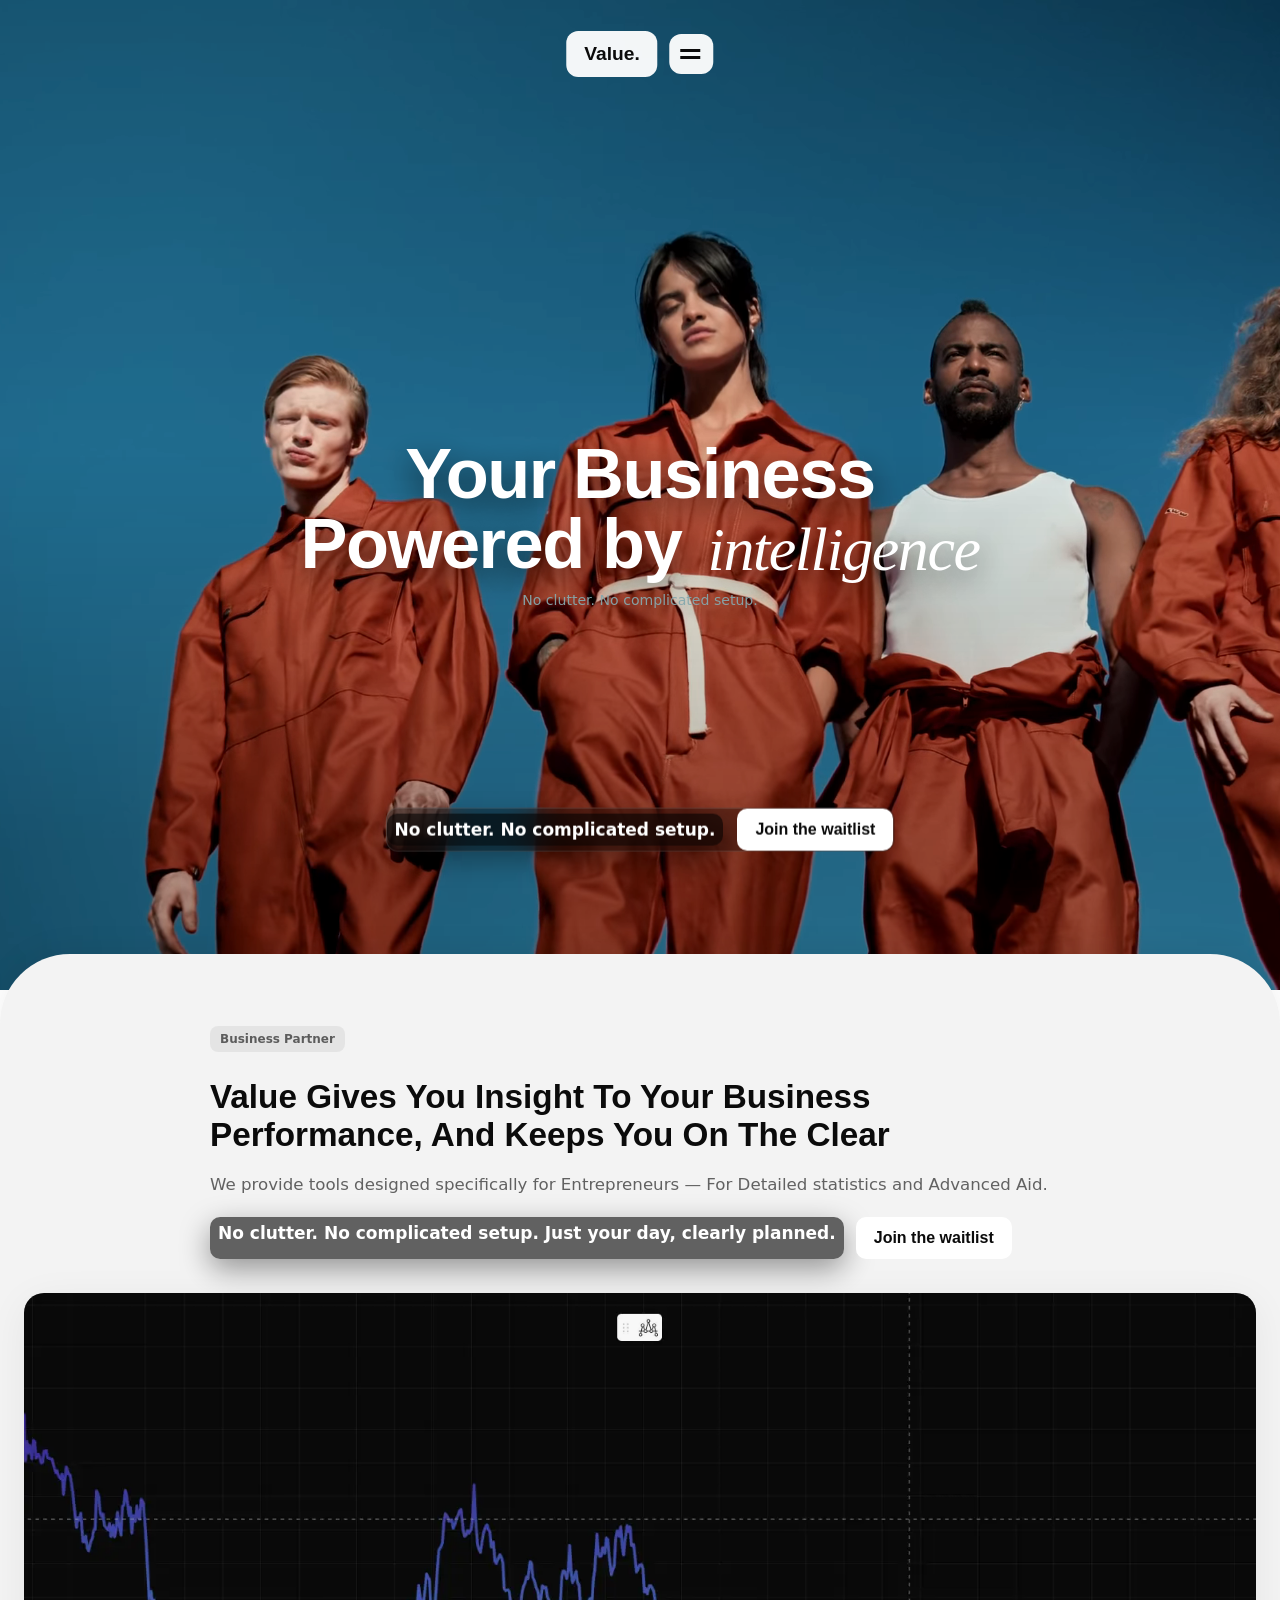
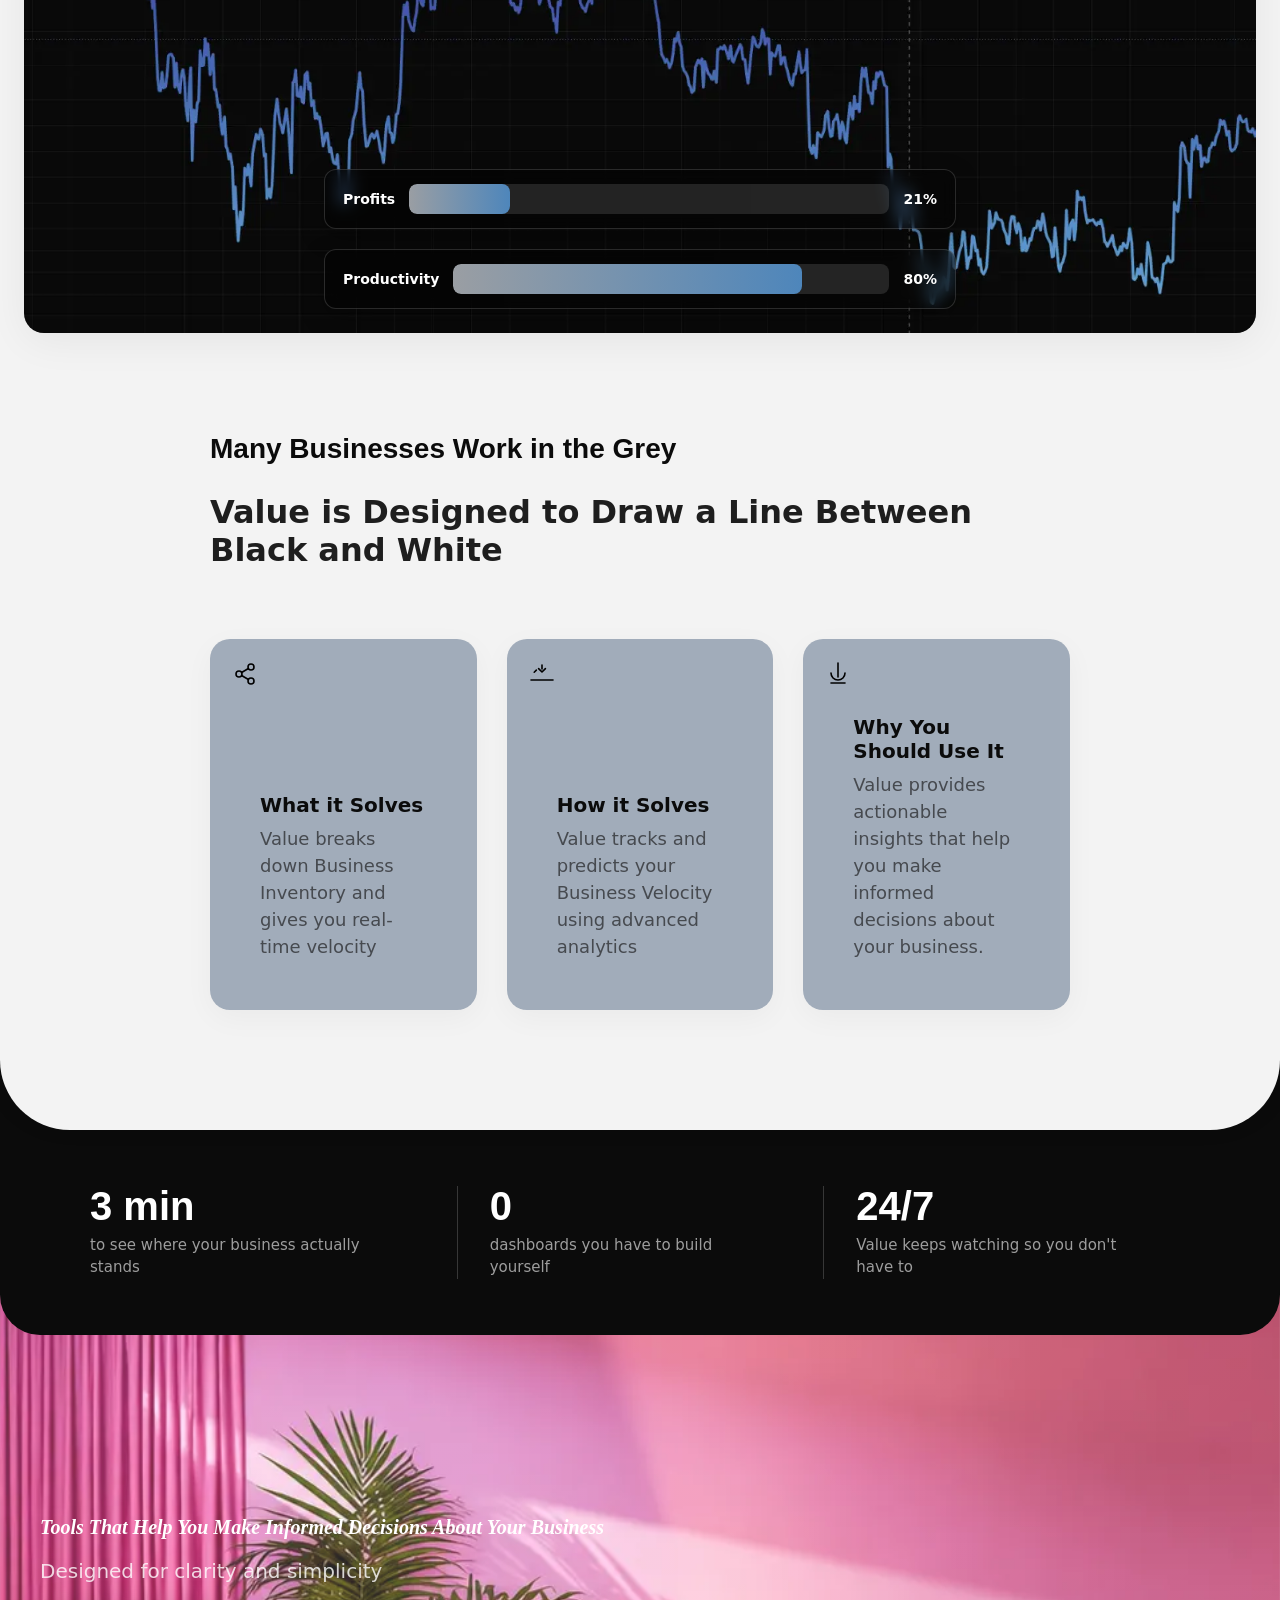
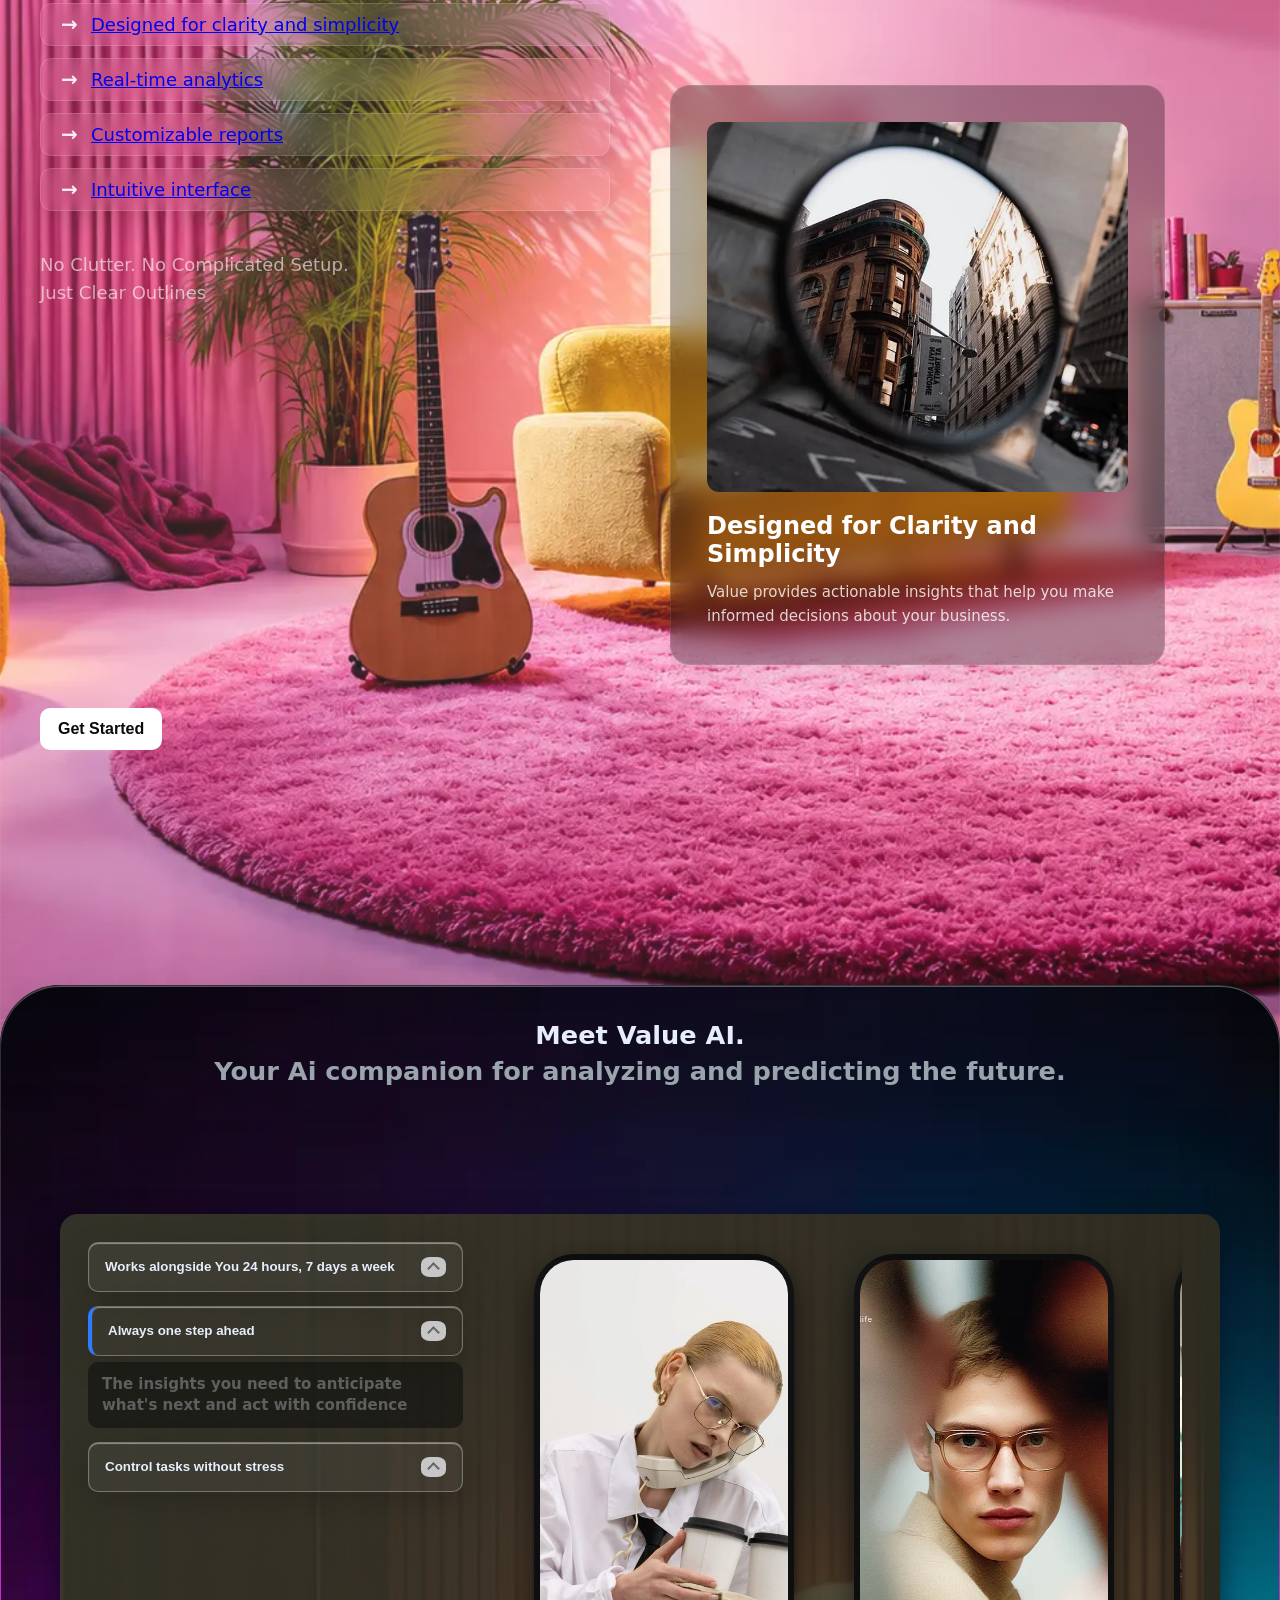
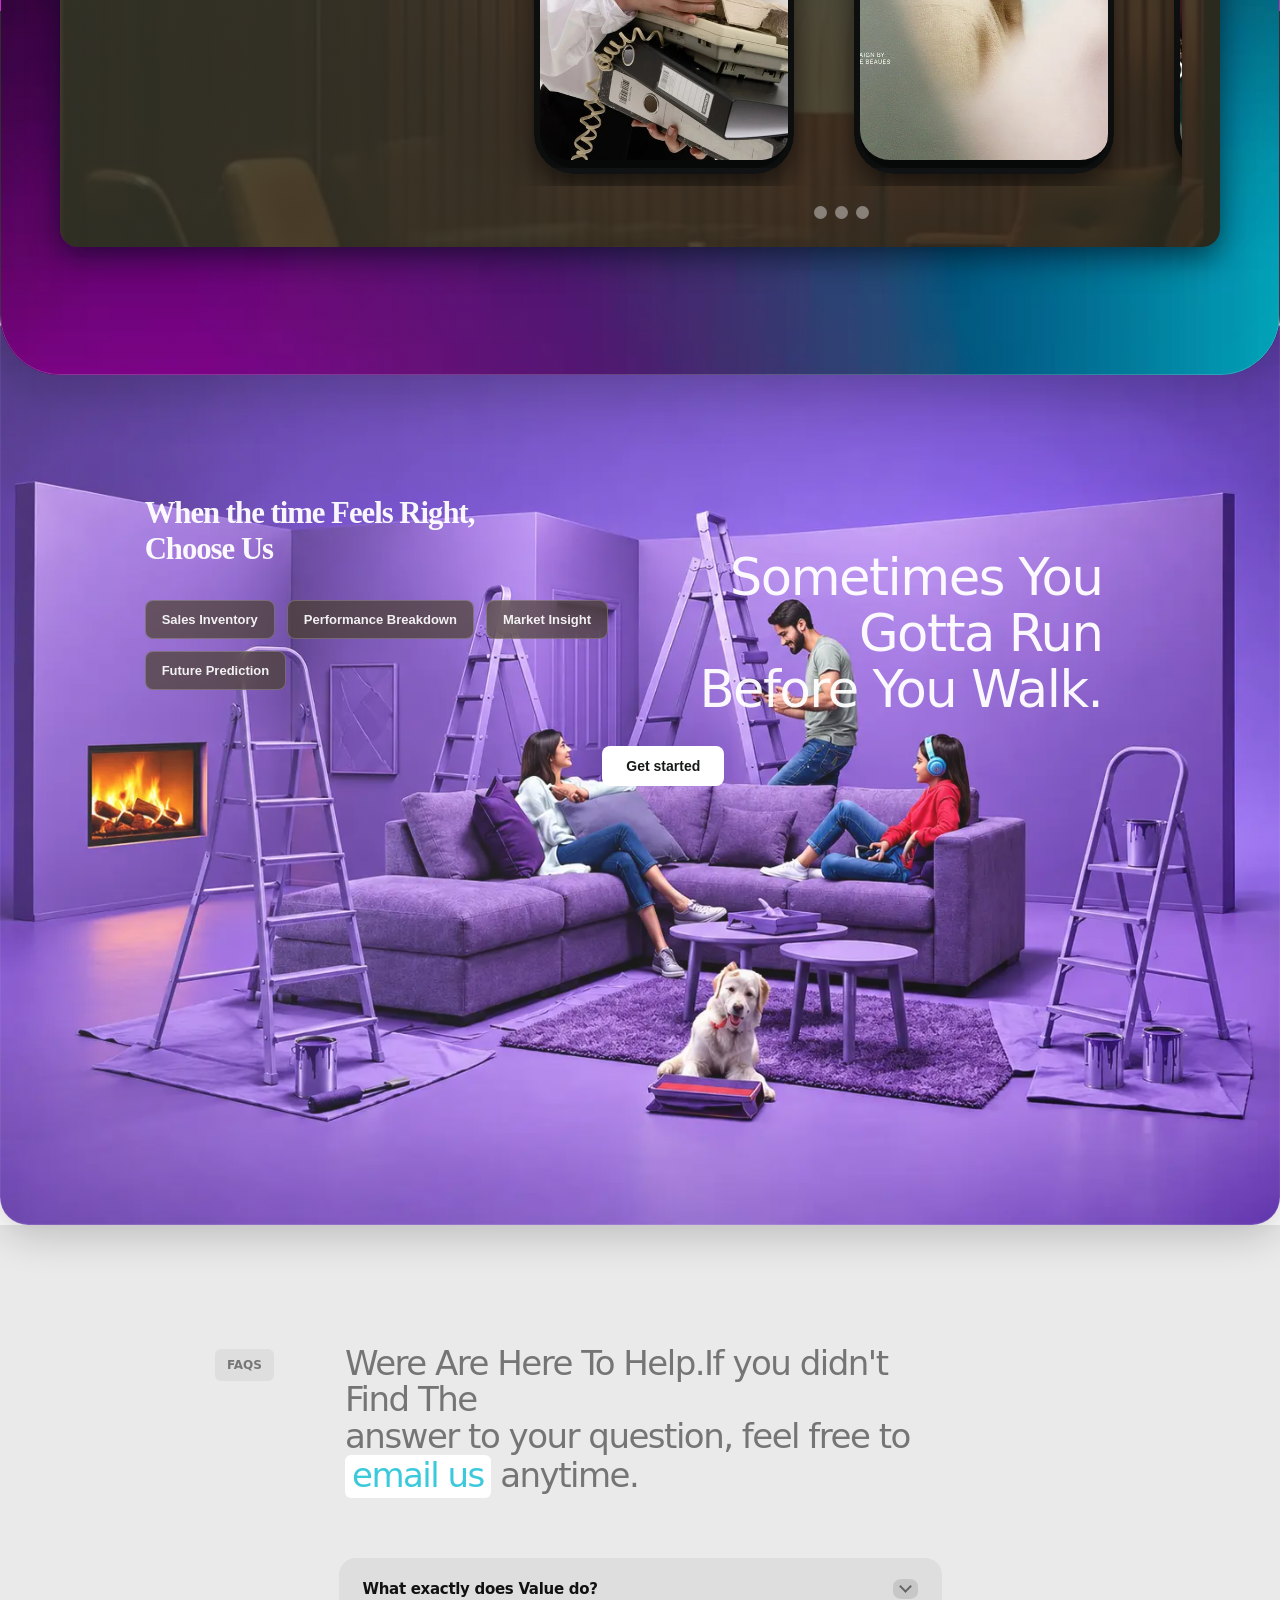
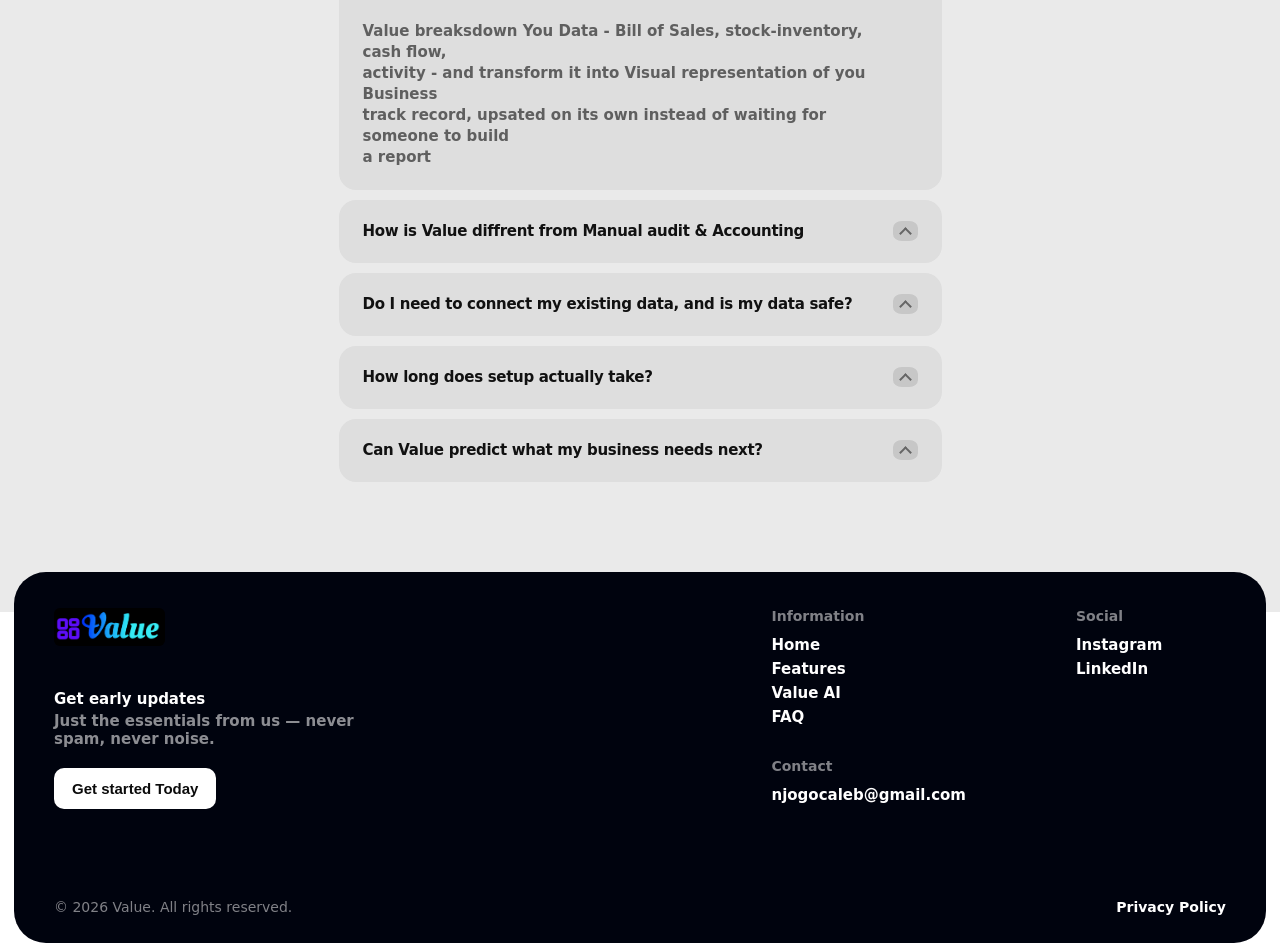
==== commit f078b960: "Change greeting from 'Hello' to 'Goodbye'" ====
--- a/index.html
+++ b/index.html
@@ -11,6 +11,7 @@
   <link rel="stylesheet" href="value.Waitlist.css"/>
   <link rel="stylesheet" href="proof-strip.css"/>
   <link rel="stylesheet" href="footer.css"/>
+  <link rel="stylesheet" href="splash.css"/>
   <style>
     /* ---------- your existing CSS (unchanged) ---------- */
     /* ROOT VARIABLES */
@@ -1572,6 +1573,14 @@
 </head>
 
 <body>
+  <div class="splash" id="splash" role="status" aria-label="Loading Value" style="--splash-ms: 3000ms">
+     <div class="splash__content">
+       <h1 class="splash__logo">Value</h1>
+       <p class="splash__tagline"> A Mark of Measured Ambition</p>
+       <div class="splash__bar" aria-hidden="true"><span></span></div>
+     </div> 
+     <button type="button" class="splash__skip" id="splashSkip">Skip</button>
+  </div>
  <main>
   <!-- HERO SECTION -->
   <header class="hero" id="main">
@@ -2590,5 +2599,43 @@
       }
     })();
   </script>
+  <script>
+    (function () {
+      let splash = document.getElementById('splash');
+      if (!splash) return;
+
+      let SHOW_MS = 3000;
+      let REDUCED_MOTION_MS = 800;
+      let reduce = window.matchMedia && window.matchMedia('(prefers-reduced-motion: reduce)').matches;
+      let done = false;
+
+      document.body.style.overflow = 'hidden'; // no scrolling behind the splash
+
+      function finish(skipped) {
+        if (done) return;
+        done = true;
+        clearTimeout(timer);
+        window.removeEventListener('keydown', onKey);
+
+        function remove() {
+          splash.remove();
+          document.body.style.overflow='';
+        }
+
+        if (skipped) {
+          splash.classList.add('is-leaving');
+           setTimeout(remove, 300);
+        } else{
+          remove();
+        }
+      }
+      function onKey(e) {
+        if (['Enter', ' ', 'Escape'].indexOf(e.key) !== -1) finish(true);
+      }
+      var timer = setTimeout(function () { finish(false); }, reduce ? REDUCED_MOTION_MS : SHOW_MS);
+      window.addEventListener('keydown', onKey);
+      splash.addEventListener('click', function () { finish(true); });
+    })();
+  </script>
 </body>
 </html>
--- a/splash.css
+++ b/splash.css
@@ -0,0 +1,98 @@
+.splash {
+  position: fixed;
+  inset: 0;
+  z-index: 1000;
+  display: flex;
+  align-items: center;
+  justify-content: center;
+  cursor: pointer;
+  color: #fff;
+  overflow: hidden;
+  background:
+    linear-gradient(rgba(5, 15, 30, 0.72), rgba(5, 15, 30, 0.9)),
+    url("/Astronaut-Drifting.webp") center / cover no-repeat,
+    #06101d;
+  animation:
+    splash-fade-in 400ms ease both,
+    splash-fade-out 400ms ease calc(var(--splash-ms, 2600ms) - 400ms) forwards;
+}
+
+.splash__content {
+  display: flex;
+  flex-direction: column;
+  align-items: center;
+  gap: 18px;
+  padding: 0 24px;
+  text-align: center;
+}
+
+.splash__logo {
+  margin: 0;
+  font-size: clamp(56px, 9vw, 120px);
+  font-weight: 300;
+  letter-spacing: 0.12em;
+  text-indent: 0.12em;               /* keeps the spaced letters optically centred */
+  text-shadow: 0 2px 24px rgba(15, 40, 65, 0.35);
+  animation: splash-rise 1100ms cubic-bezier(.16, 1, .3, 1) 200ms both;
+}
+
+.splash__tagline {
+  margin: 0;
+  font-size: 15px;
+  font-weight: 300;
+  letter-spacing: 3px;
+  color: rgba(255, 255, 255, 0.82);
+  animation: splash-rise 900ms ease 700ms both;
+}
+
+.splash__bar {
+  width: min(220px, 50vw);
+  height: 2px;
+  margin-top: 28px;
+  overflow: hidden;
+  border-radius: 2px;
+  background: rgba(255, 255, 255, 0.18);
+  animation: splash-fade-in 600ms ease 700ms both;
+}
+
+.splash__bar span {
+  display: block;
+  width: 100%;
+  height: 100%;
+  background: rgba(255, 255, 255, 0.85);
+  transform-origin: left;
+  animation: splash-progress calc(var(--splash-ms, 2600ms) - 900ms) ease-in-out 700ms both;
+}
+
+.splash__skip {
+  position: absolute;
+  bottom: 32px;
+  left: 50%;
+  transform: translateX(-50%);
+  padding: 8px 18px;
+  font-size: 13px;
+  letter-spacing: 1px;
+  color: rgba(255, 255, 255, 0.7);
+  background: transparent;
+  border: 1px solid rgba(255, 255, 255, 0.25);
+  border-radius: 999px;
+  cursor: pointer;
+}
+
+.splash__skip:hover,
+.splash__skip:focus-visible {
+  color: #fff;
+  border-color: rgba(255, 255, 255, 0.6);
+}
+
+@keyframes splash-fade-in  { from { opacity: 0; } to { opacity: 1; } }
+@keyframes splash-fade-out { from { opacity: 1; } to { opacity: 0; } }
+@keyframes splash-rise {
+  from { opacity: 0; transform: translateY(14px) scale(0.98); }
+  to   { opacity: 1; transform: none; }
+}
+@keyframes splash-progress { from { transform: scaleX(0); } to { transform: scaleX(1); } }
+
+@media (prefers-reduced-motion: reduce) {
+  .splash, .splash * { animation: none !important; }
+}
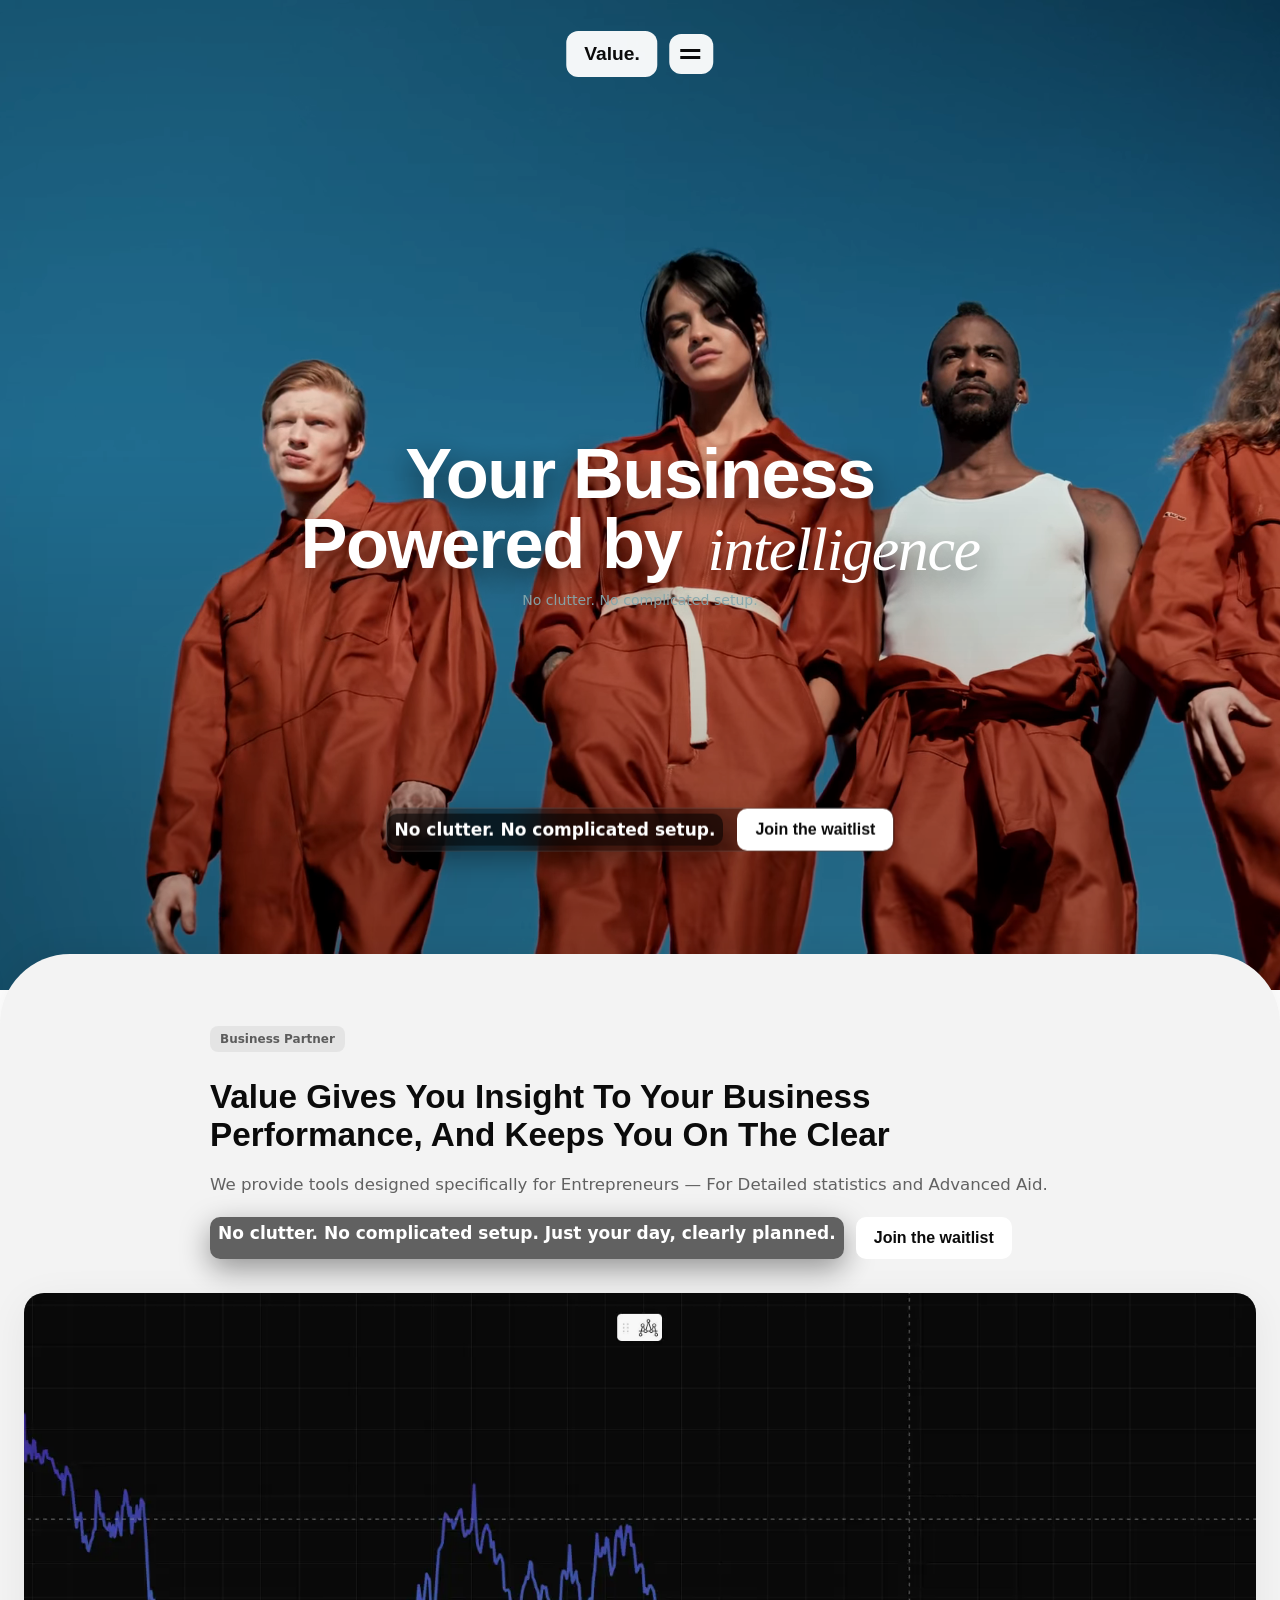
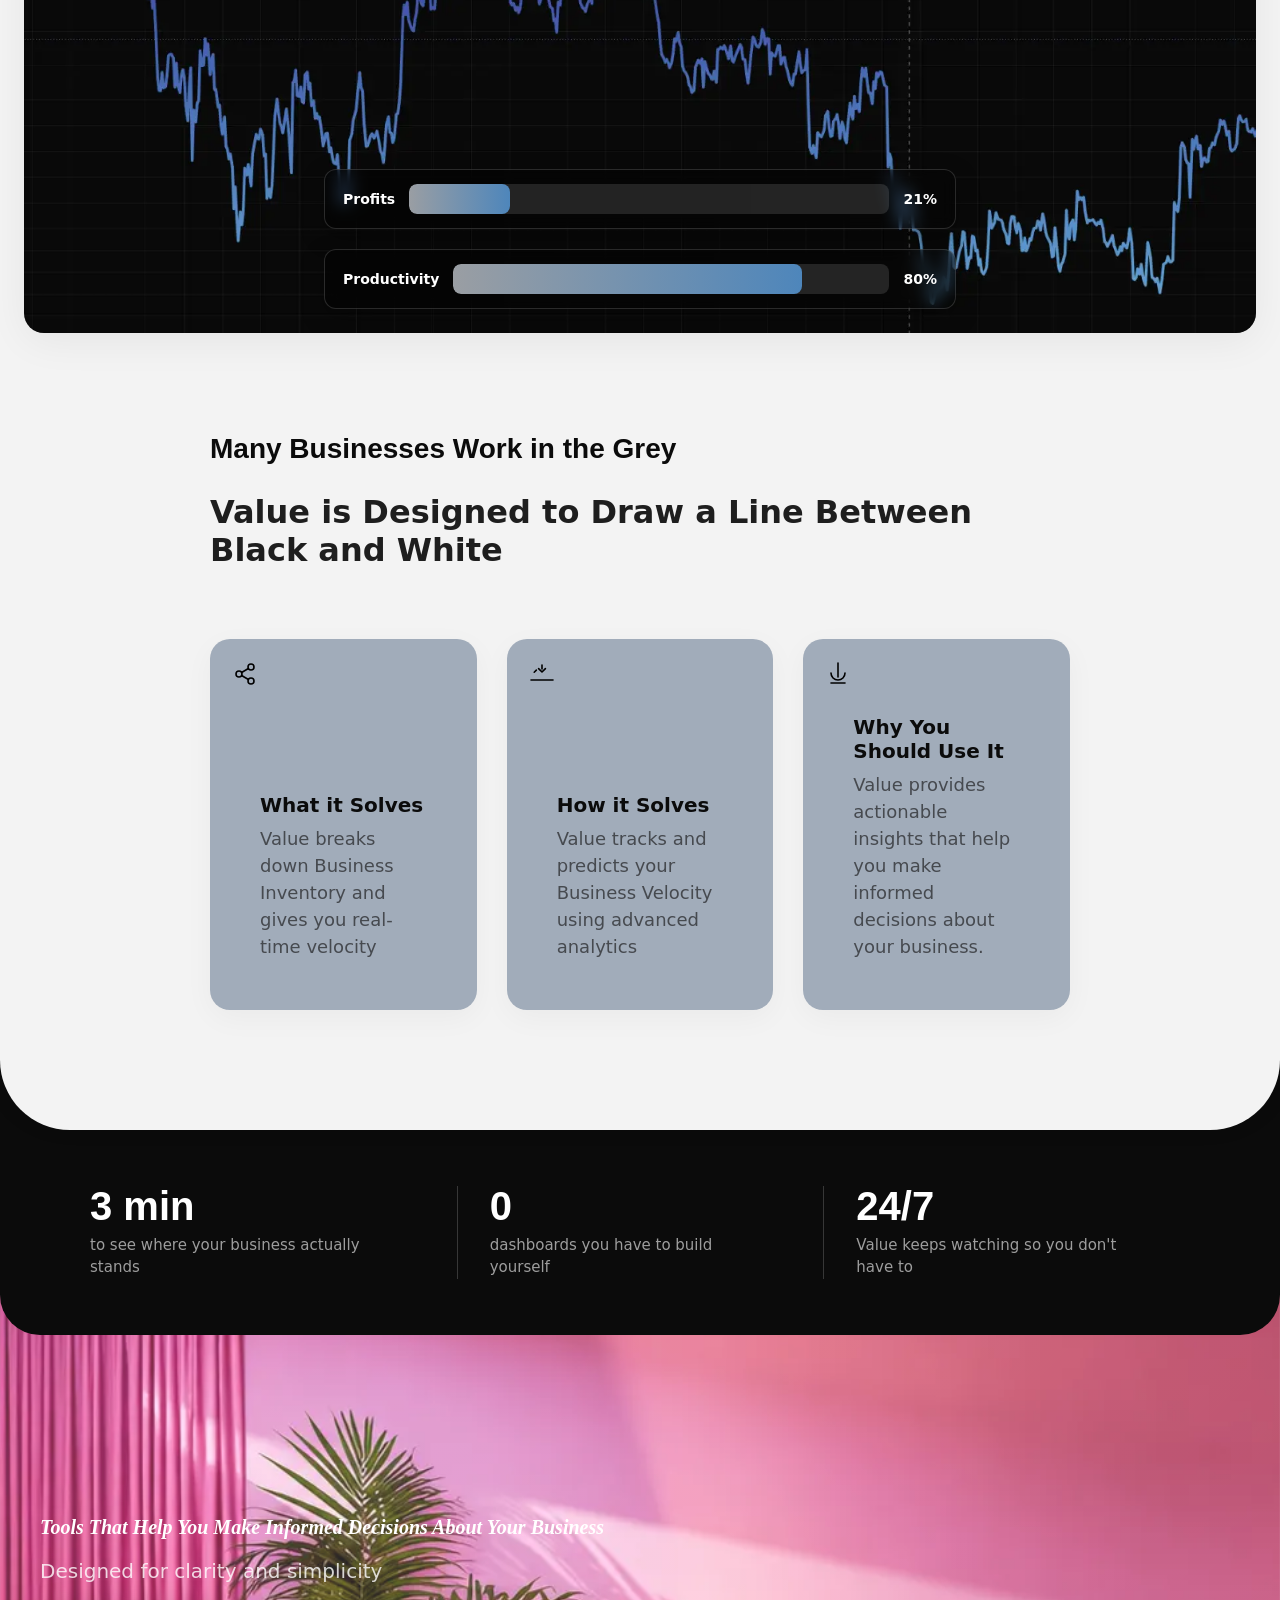
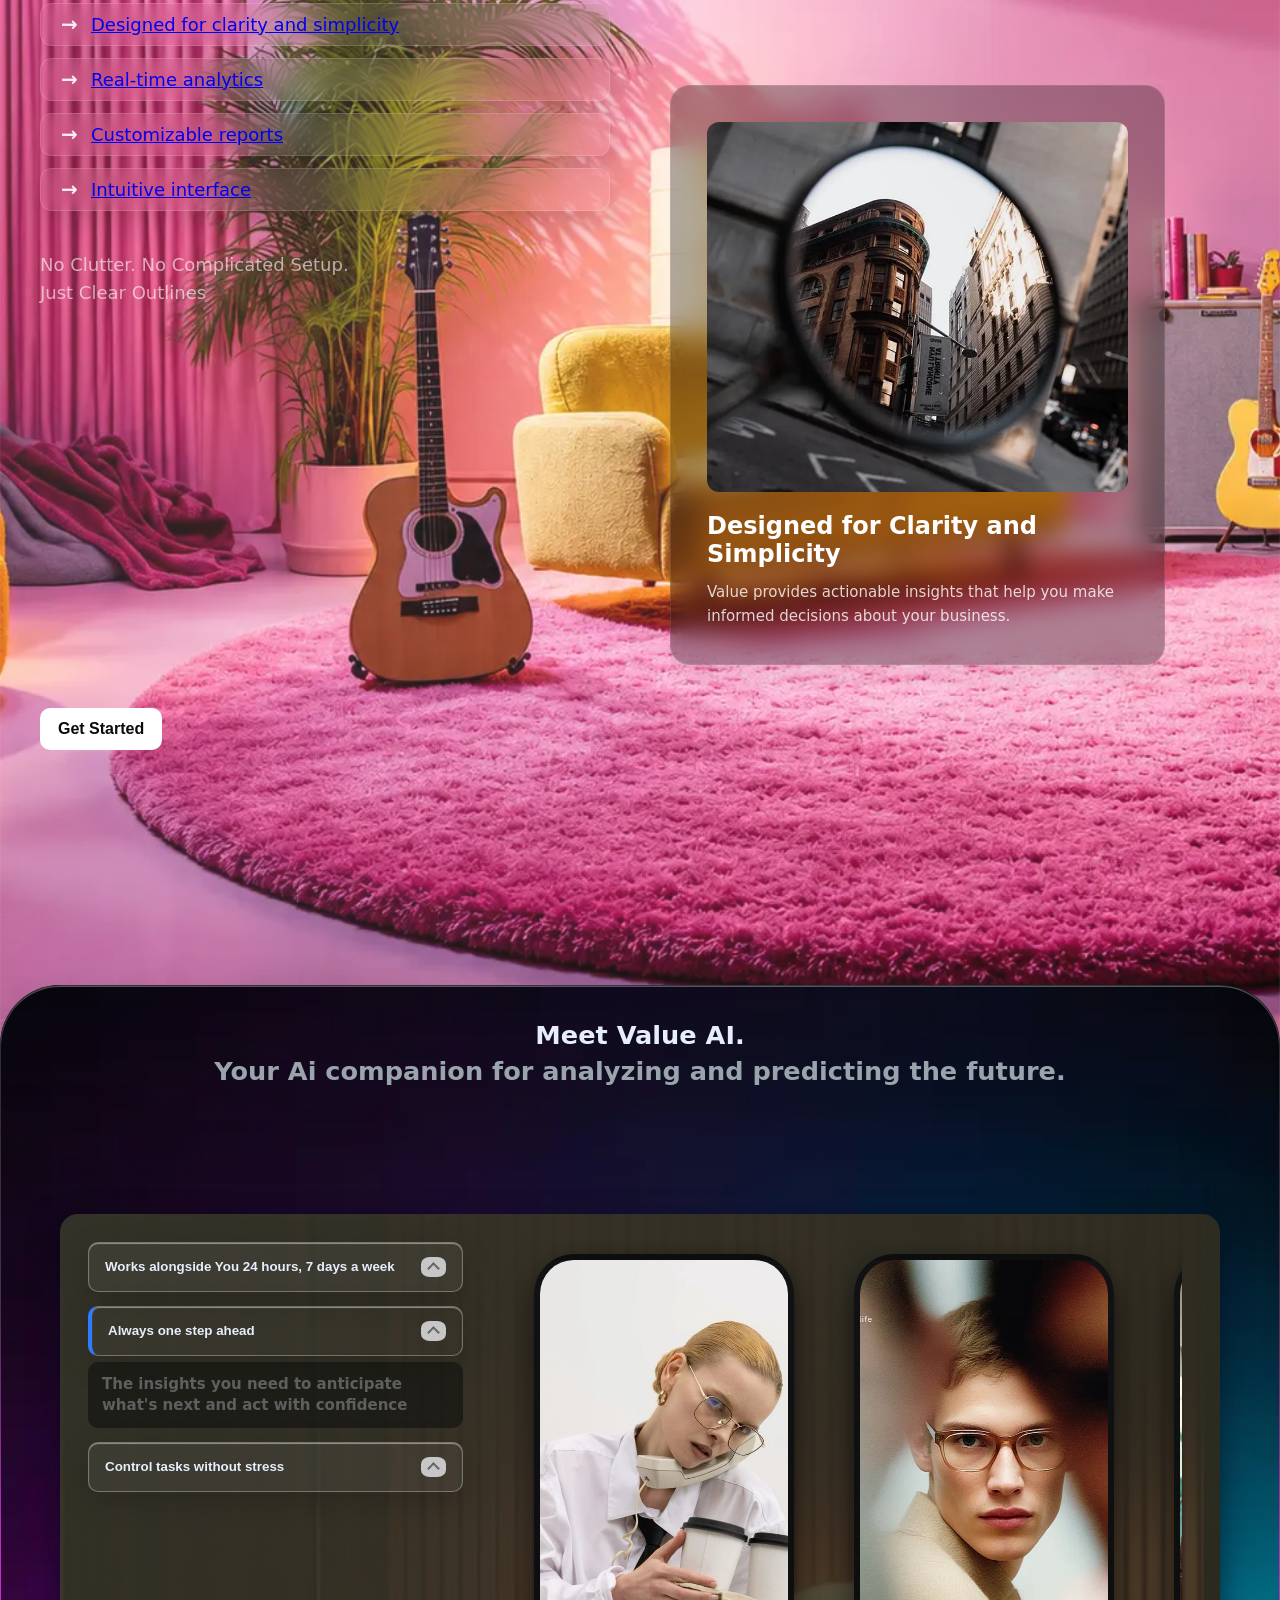
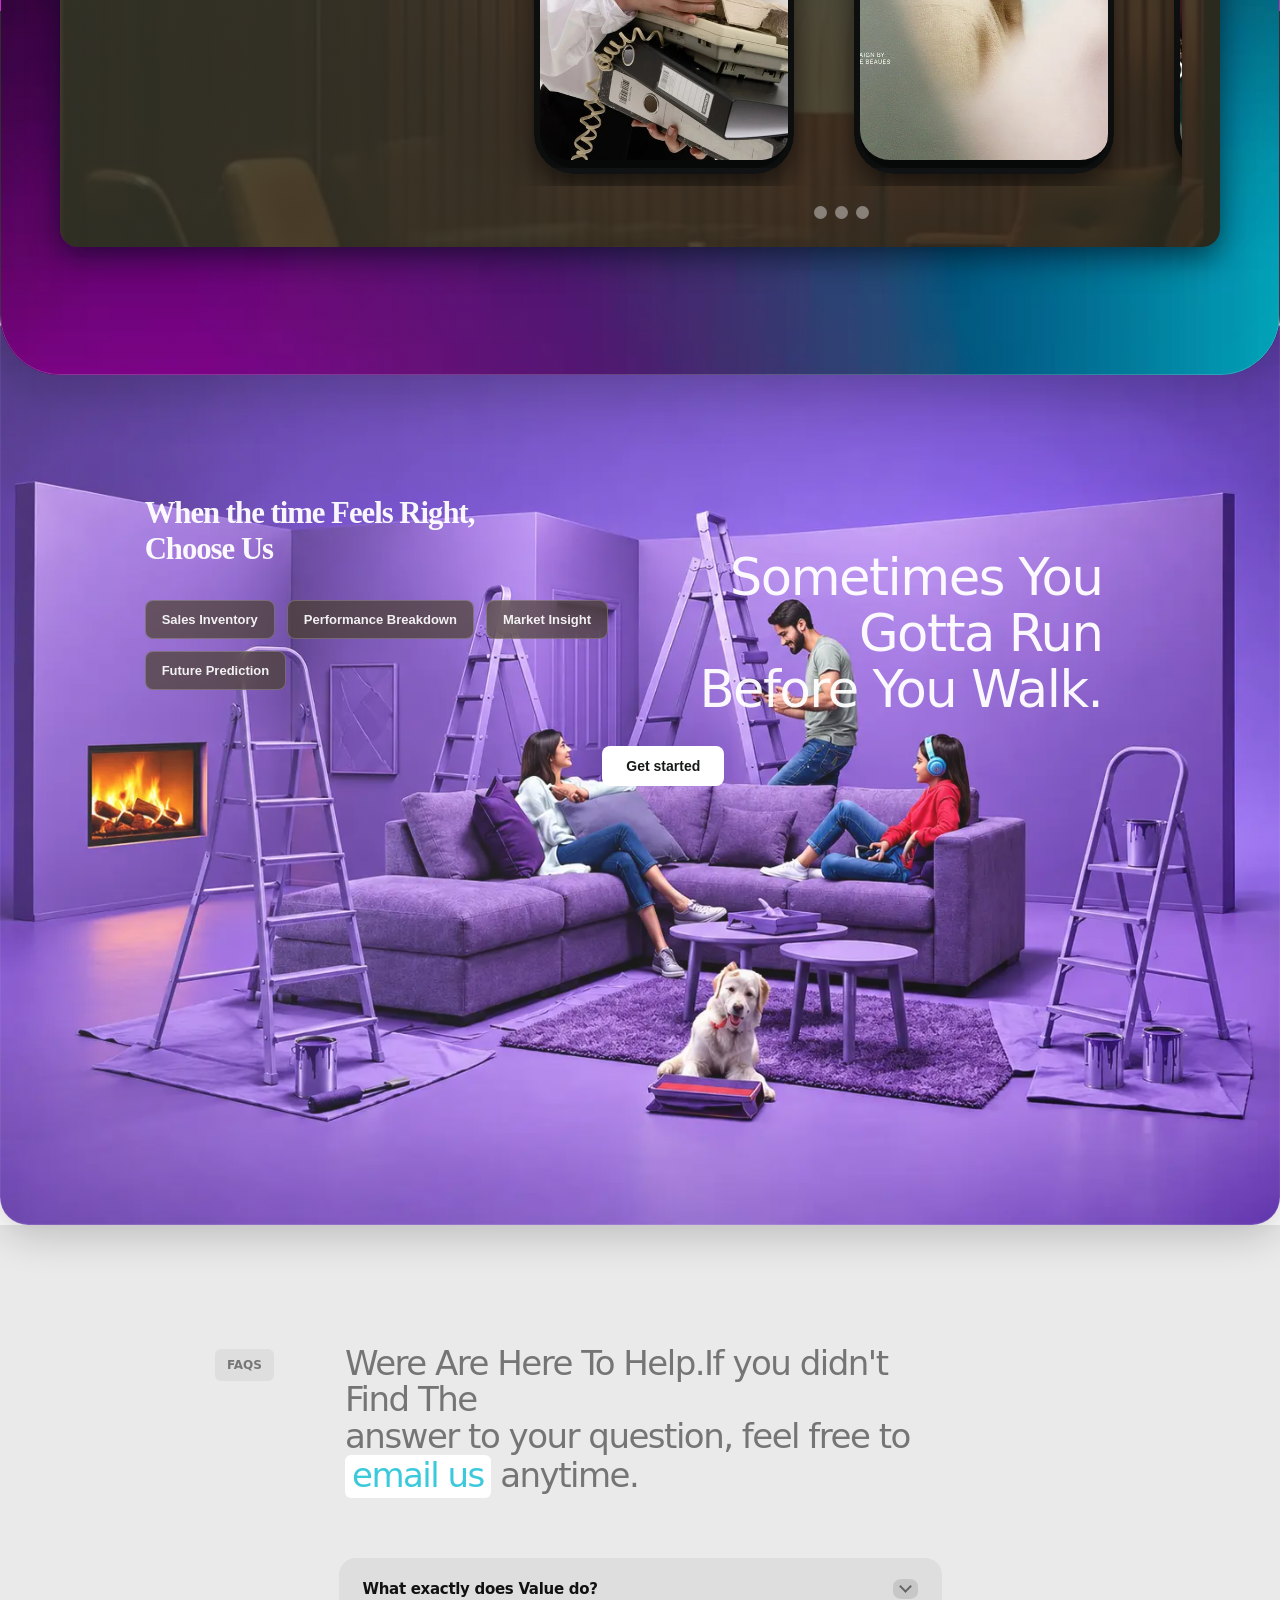
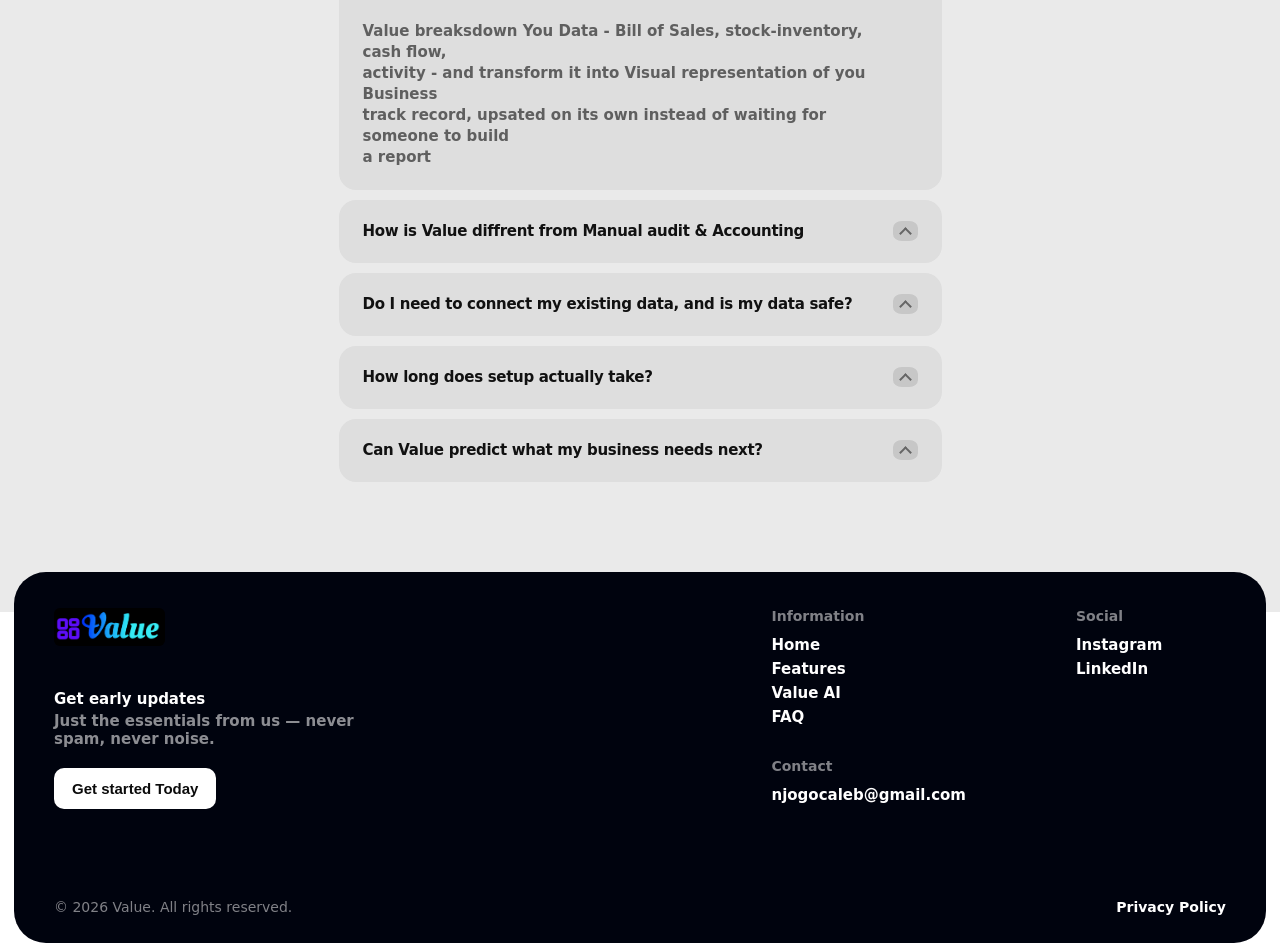
==== commit 7a870ba9: "Update print statement from 'Hello' to 'Goodbye'" ====
--- a/index.html
+++ b/index.html
@@ -1575,12 +1575,70 @@
 <body>
   <div class="splash" id="splash" role="status" aria-label="Loading Value" style="--splash-ms: 3000ms">
      <div class="splash__content">
-       <h1 class="splash__logo">Value</h1>
+       <div class="splash__brand">
+         <svg class="splash__icon" viewBox="0 0 423 405" aria-hidden="true">
+           <g fill="#5b12f5" fill-rule="evenodd">
+            <!-- top-left -->
+            <path d="M55 3h95a55 55 0 0 1 55 55v110a55 55 0 0 1-55 55H55A55 55 0 0 1 0 168V58A55 55 0 0 1 55 3Zm7 60v102h80V63H62Z"/>
+            <!-- top-right -->
+            <path d="M277 0h91a55 55 0 0 1 55 55v50a55 55 0 0 1-55 55h-91a55 55 0 0 1-55-55V55a55 55 0 0 1 55-55Zm5 60v41h79V60h-79Z"/>
+            <!-- bottom-left -->
+            <path d="M55 241h95a55 55 0 0 1 55 55v54a55 55 0 0 1-55 55H55a55 55 0 0 1-55-55v-54a55 55 0 0 1 55-55Zm8 59v46h79v-46H63Z"/>
+            <!-- bottom-right -->
+            <path d="M277 178h91a55 55 0 0 1 55 55v117a55 55 0 0 1-55 55h-91a55 55 0 0 1-55-55V233a55 55 0 0 1 55-55Zm5 60v106h79V238h-79Z"/>
+           </g>
+         </svg>
+           <h1 class="splash__logo" aria-label="Value">
+              <span class="splash__letter" style="--i:0" aria-hidden="true">V</span>
+              <span class="splash__letter" style="--i:1" aria-hidden="true">a</span>
+              <span class="splash__letter" style="--i:2" aria-hidden="true">l</span>
+              <span class="splash__letter" style="--i:3" aria-hidden="true">u</span>
+              <span class="splash__letter" style="--i:4" aria-hidden="true">e</span>
+           </h1>
+       </div>
        <p class="splash__tagline"> A Mark of Measured Ambition</p>
        <div class="splash__bar" aria-hidden="true"><span></span></div>
      </div> 
      <button type="button" class="splash__skip" id="splashSkip">Skip</button>
   </div>
+    <script>
+    (function () {
+      let splash = document.getElementById('splash');
+      if (!splash) return;
+
+      let SHOW_MS = 3000;
+      let REDUCED_MOTION_MS = 800;
+      let reduce = window.matchMedia && window.matchMedia('(prefers-reduced-motion: reduce)').matches;
+      let done = false;
+
+      document.body.style.overflow = 'hidden'; // no scrolling behind the splash
+
+      function finish(skipped) {
+        if (done) return;
+        done = true;
+        clearTimeout(timer);
+        window.removeEventListener('keydown', onKey);
+
+        function remove() {
+          splash.remove();
+          document.body.style.overflow='';
+        }
+
+        if (skipped) {
+          splash.classList.add('is-leaving');
+           setTimeout(remove, 300);
+        } else{
+          remove();
+        }
+      }
+      function onKey(e) {
+        if (['Enter', ' ', 'Escape'].indexOf(e.key) !== -1) finish(true);
+      }
+      var timer = setTimeout(function () { finish(false); }, reduce ? REDUCED_MOTION_MS : SHOW_MS);
+      window.addEventListener('keydown', onKey);
+      splash.addEventListener('click', function () { finish(true); });
+    })();
+  </script>
  <main>
   <!-- HERO SECTION -->
   <header class="hero" id="main">
@@ -2599,43 +2657,6 @@
       }
     })();
   </script>
-  <script>
-    (function () {
-      let splash = document.getElementById('splash');
-      if (!splash) return;
-
-      let SHOW_MS = 3000;
-      let REDUCED_MOTION_MS = 800;
-      let reduce = window.matchMedia && window.matchMedia('(prefers-reduced-motion: reduce)').matches;
-      let done = false;
-
-      document.body.style.overflow = 'hidden'; // no scrolling behind the splash
-
-      function finish(skipped) {
-        if (done) return;
-        done = true;
-        clearTimeout(timer);
-        window.removeEventListener('keydown', onKey);
-
-        function remove() {
-          splash.remove();
-          document.body.style.overflow='';
-        }
-
-        if (skipped) {
-          splash.classList.add('is-leaving');
-           setTimeout(remove, 300);
-        } else{
-          remove();
-        }
-      }
-      function onKey(e) {
-        if (['Enter', ' ', 'Escape'].indexOf(e.key) !== -1) finish(true);
-      }
-      var timer = setTimeout(function () { finish(false); }, reduce ? REDUCED_MOTION_MS : SHOW_MS);
-      window.addEventListener('keydown', onKey);
-      splash.addEventListener('click', function () { finish(true); });
-    })();
-  </script>
+
 </body>
 </html>
--- a/splash.css
+++ b/splash.css
@@ -10,10 +10,9 @@
   overflow: hidden;
   background:
     linear-gradient(rgba(5, 15, 30, 0.72), rgba(5, 15, 30, 0.9)),
-    url("/Astronaut-Drifting.webp") center / cover no-repeat,
+    url("Astronaut-Drifting.webp") center / cover no-repeat,
     #06101d;
   animation:
-    splash-fade-in 400ms ease both,
     splash-fade-out 400ms ease calc(var(--splash-ms, 2600ms) - 400ms) forwards;
 }
 
@@ -85,6 +84,8 @@
   border-color: rgba(255, 255, 255, 0.6);
 }
 
+.splash.is-leaving { animation: splash-fade-out 300ms ease forwards; }
+
 @keyframes splash-fade-in  { from { opacity: 0; } to { opacity: 1; } }
 @keyframes splash-fade-out { from { opacity: 1; } to { opacity: 0; } }
 @keyframes splash-rise {
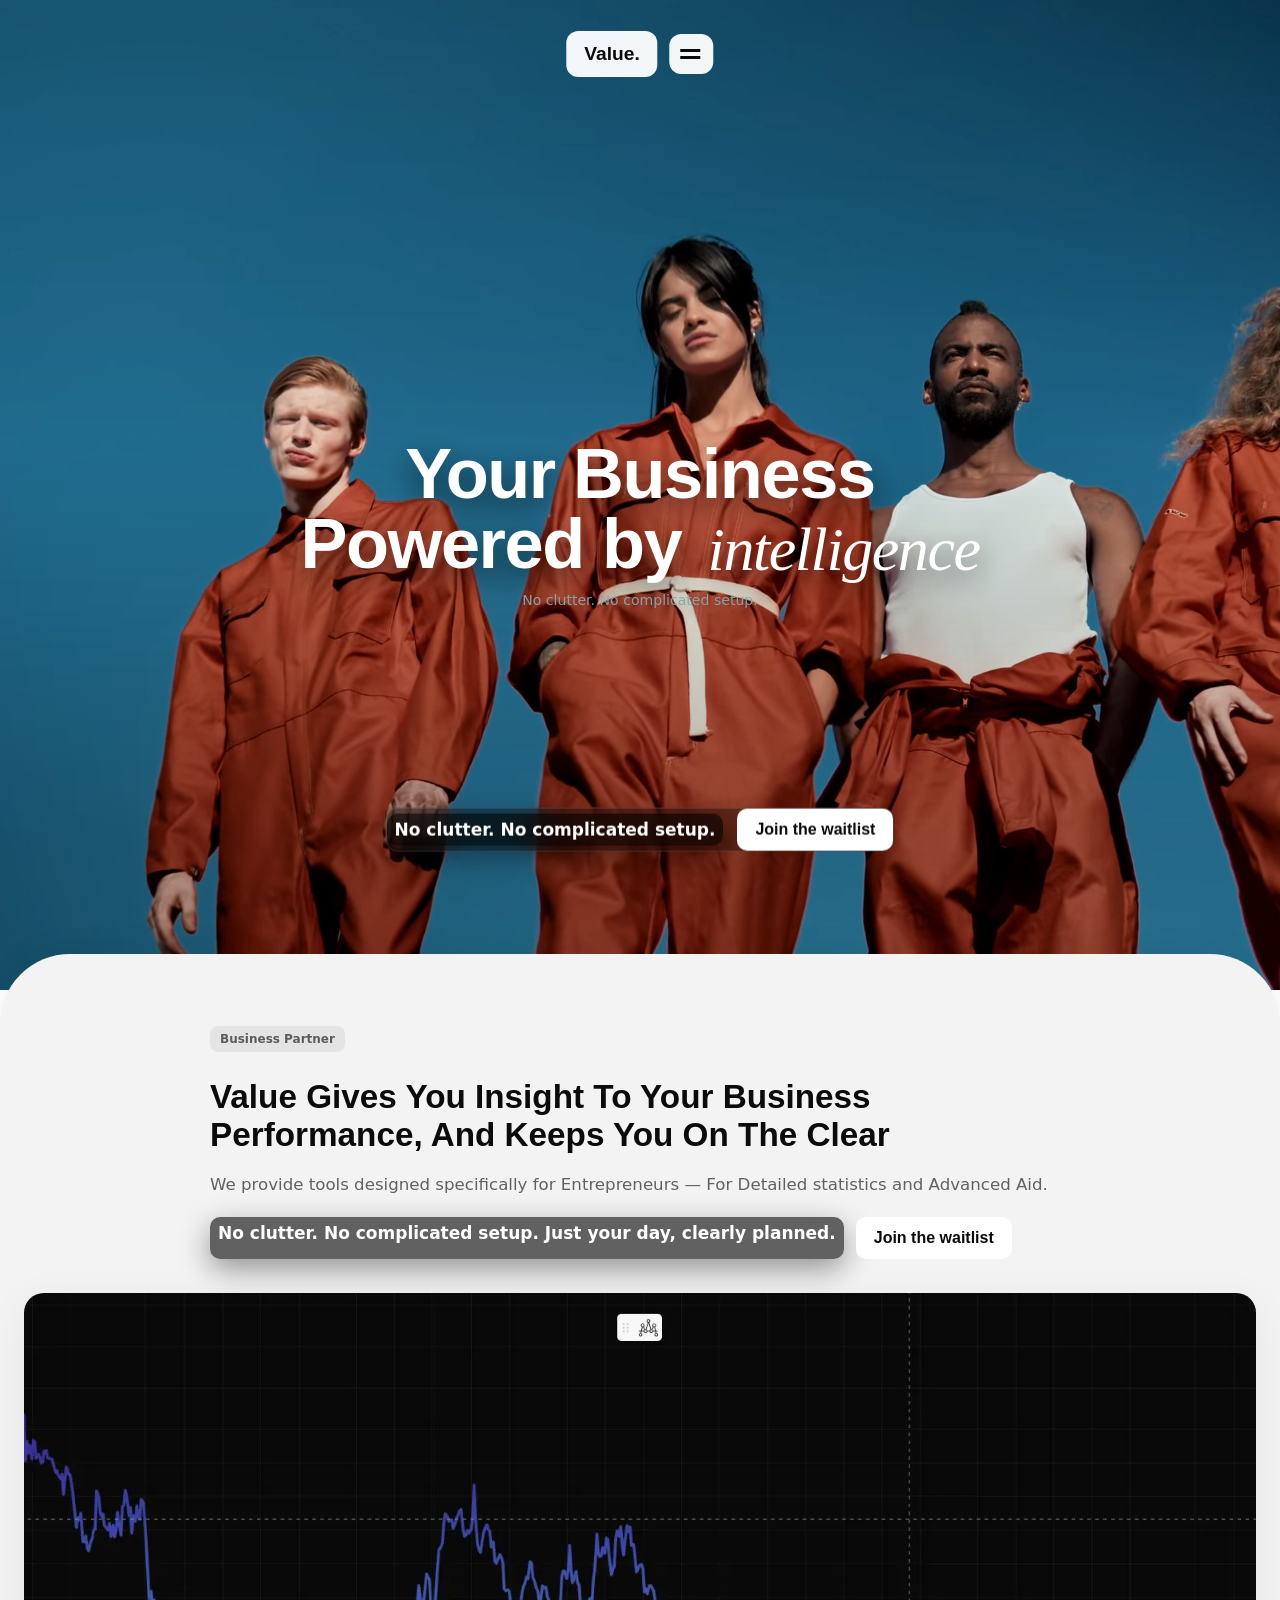
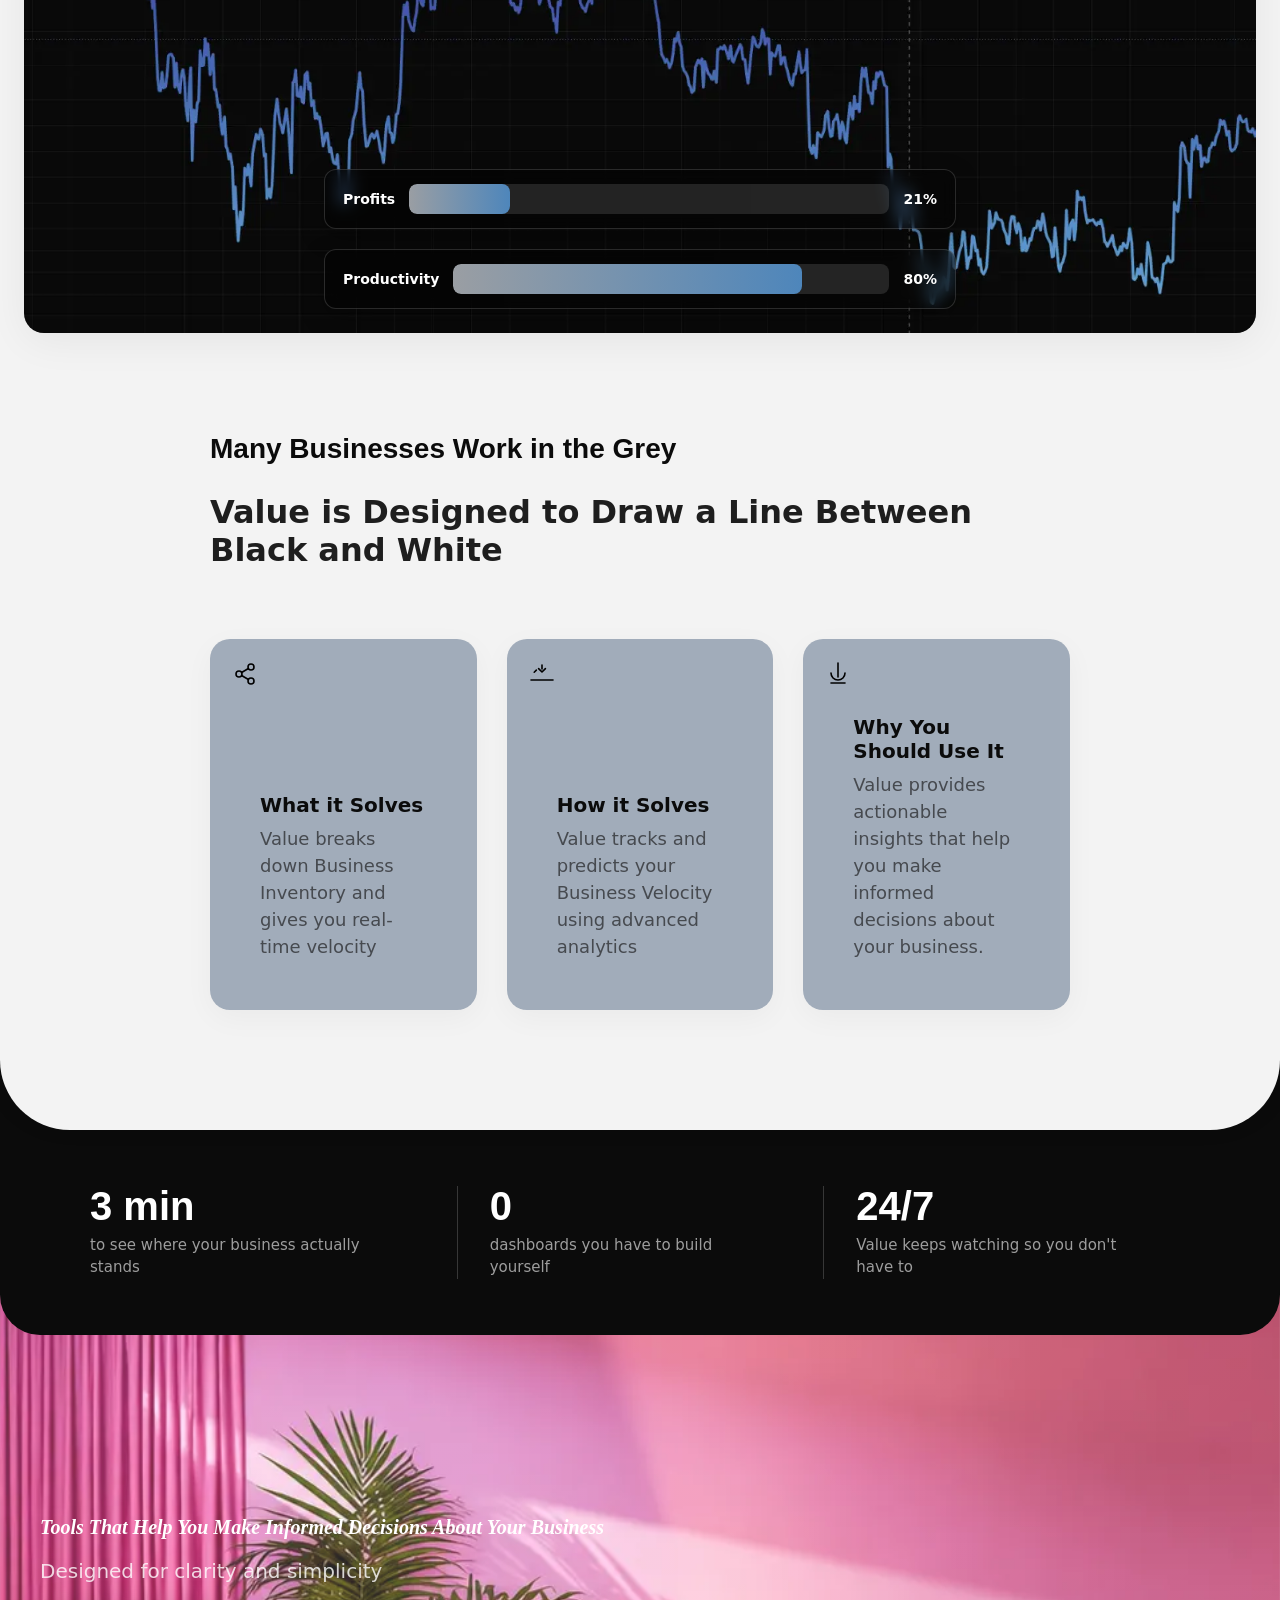
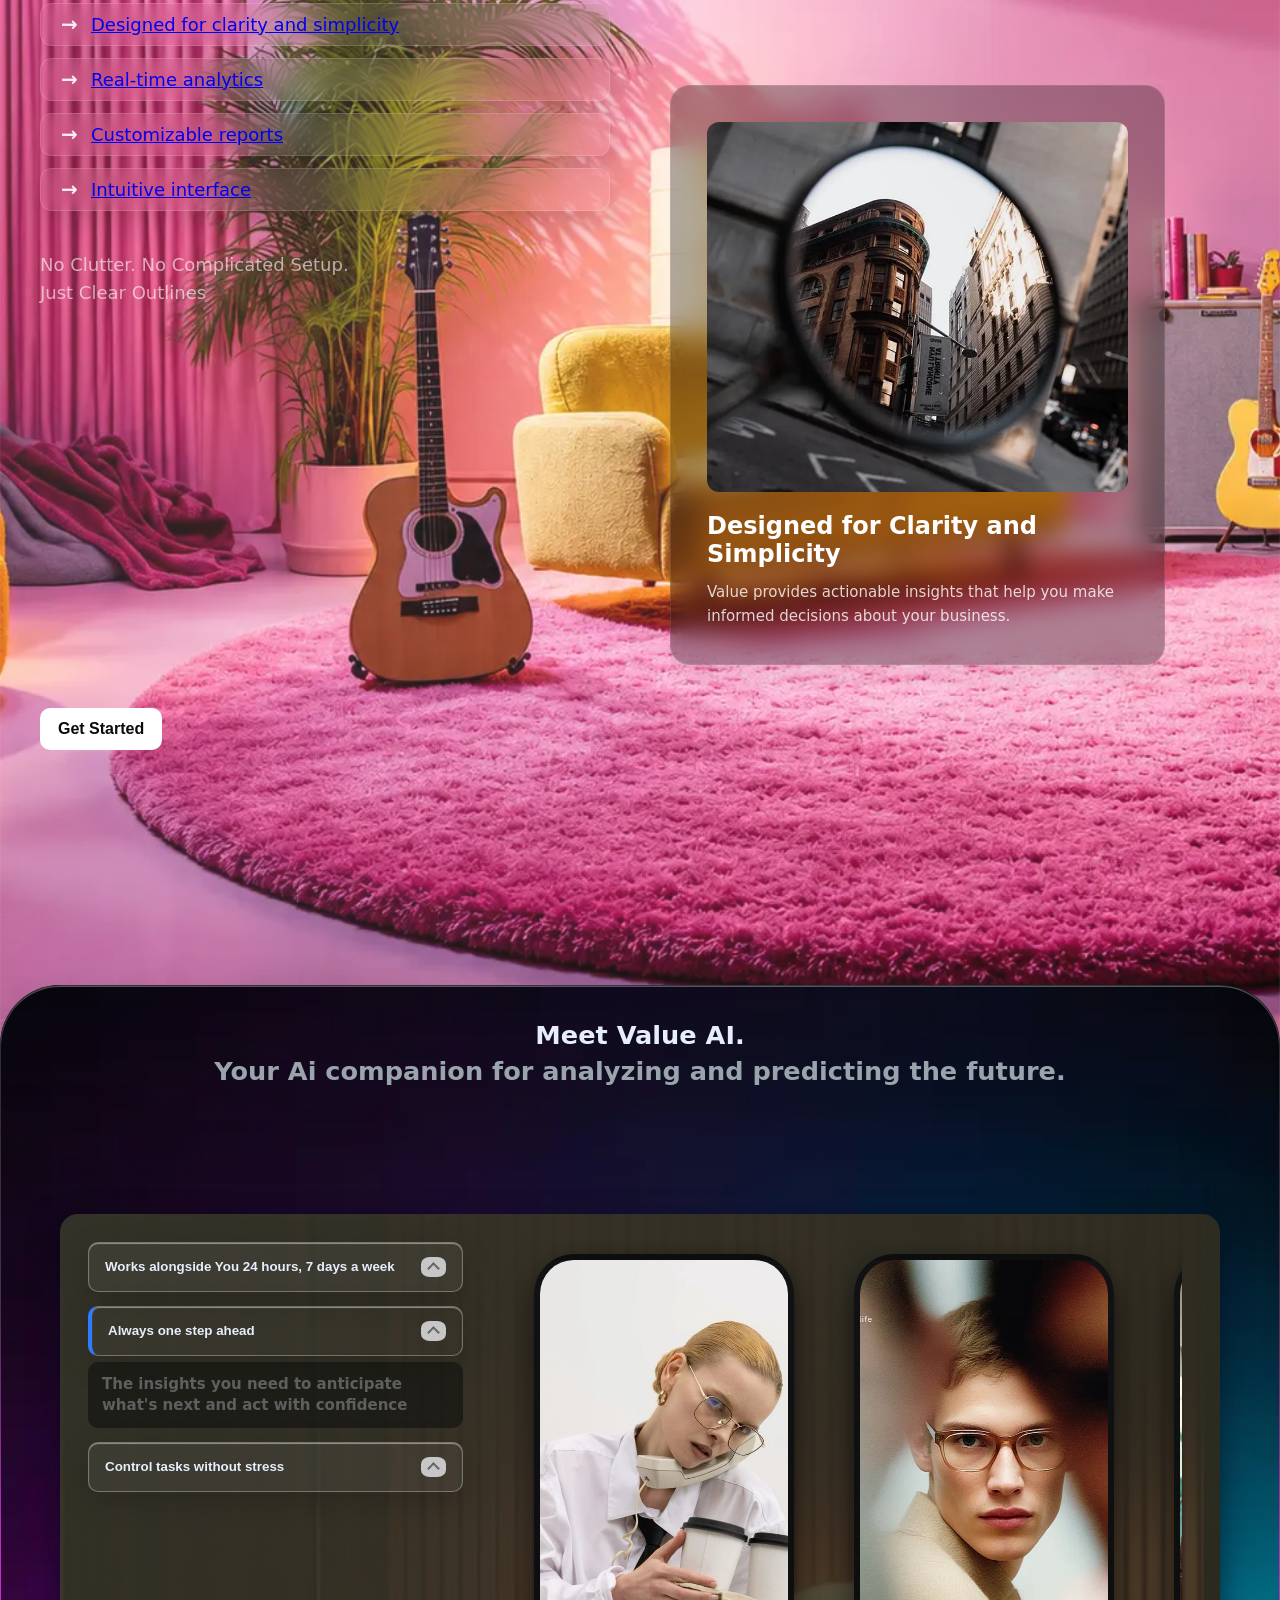
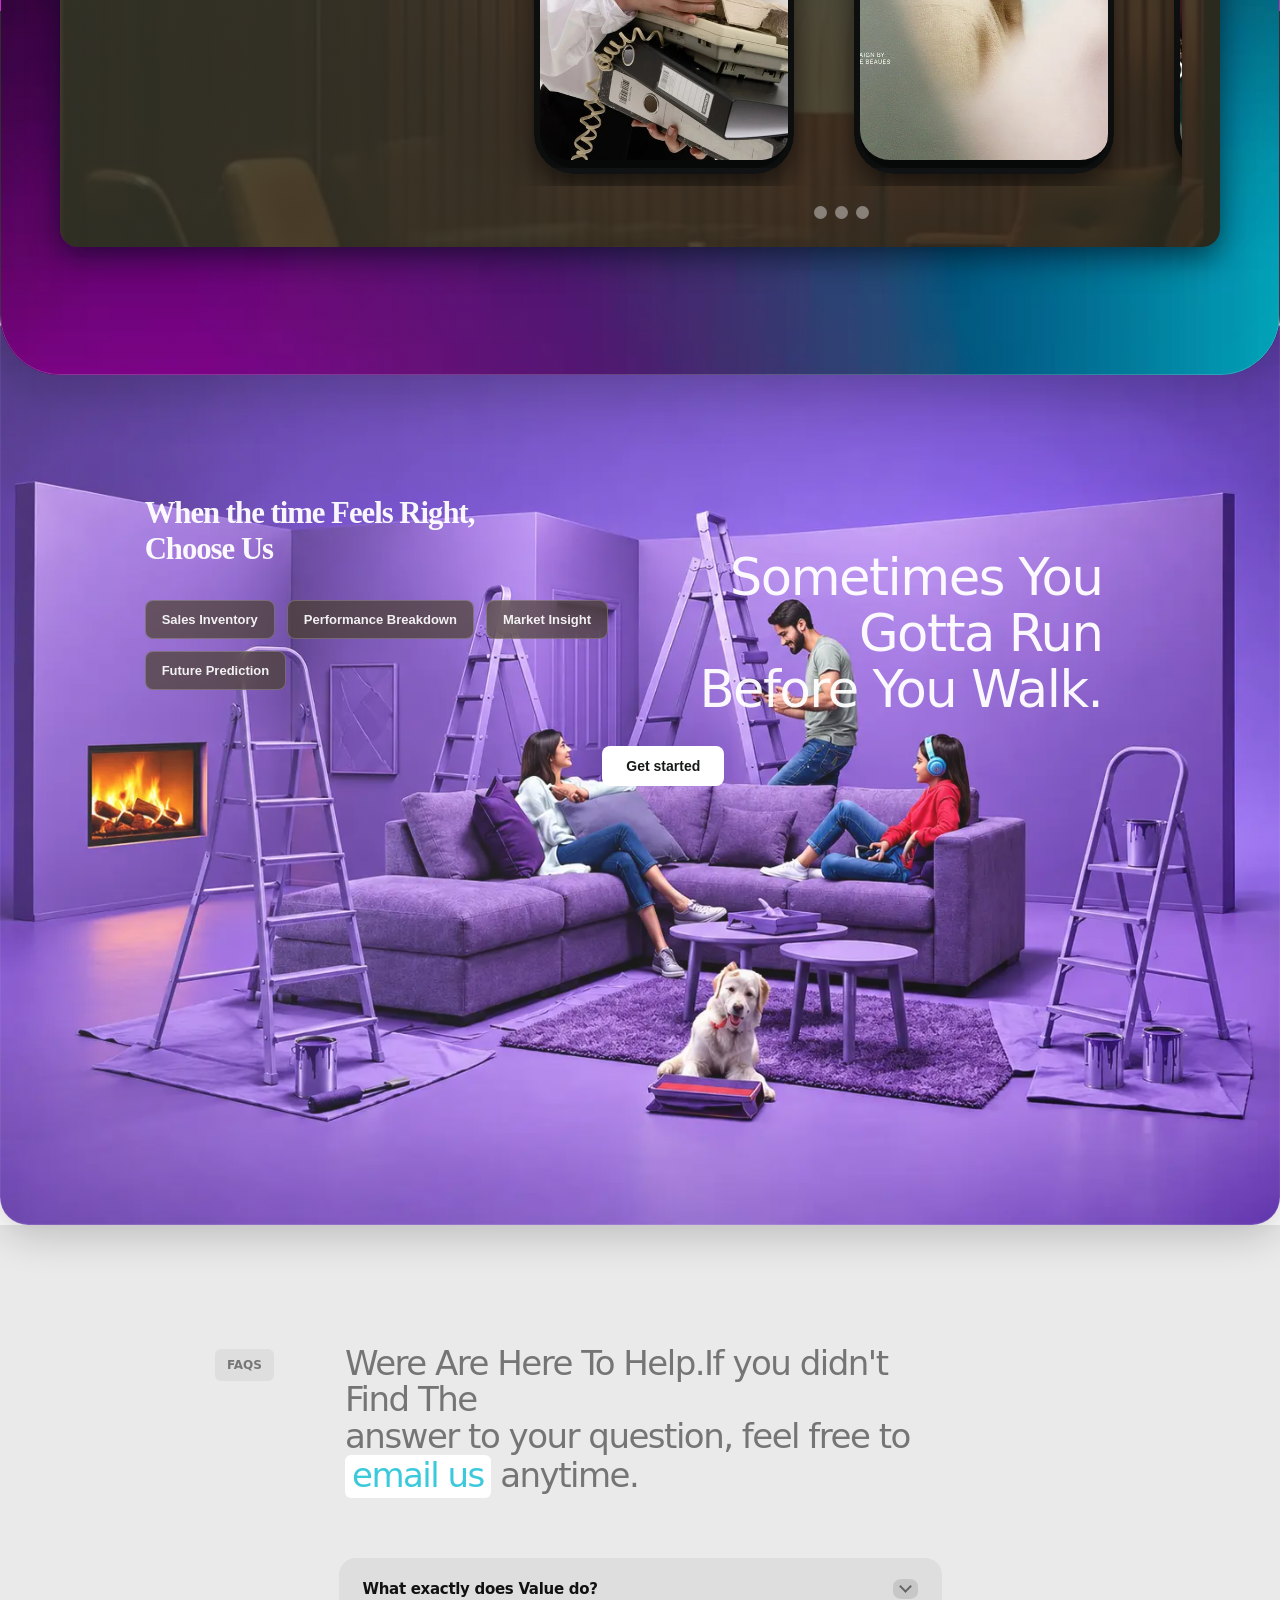
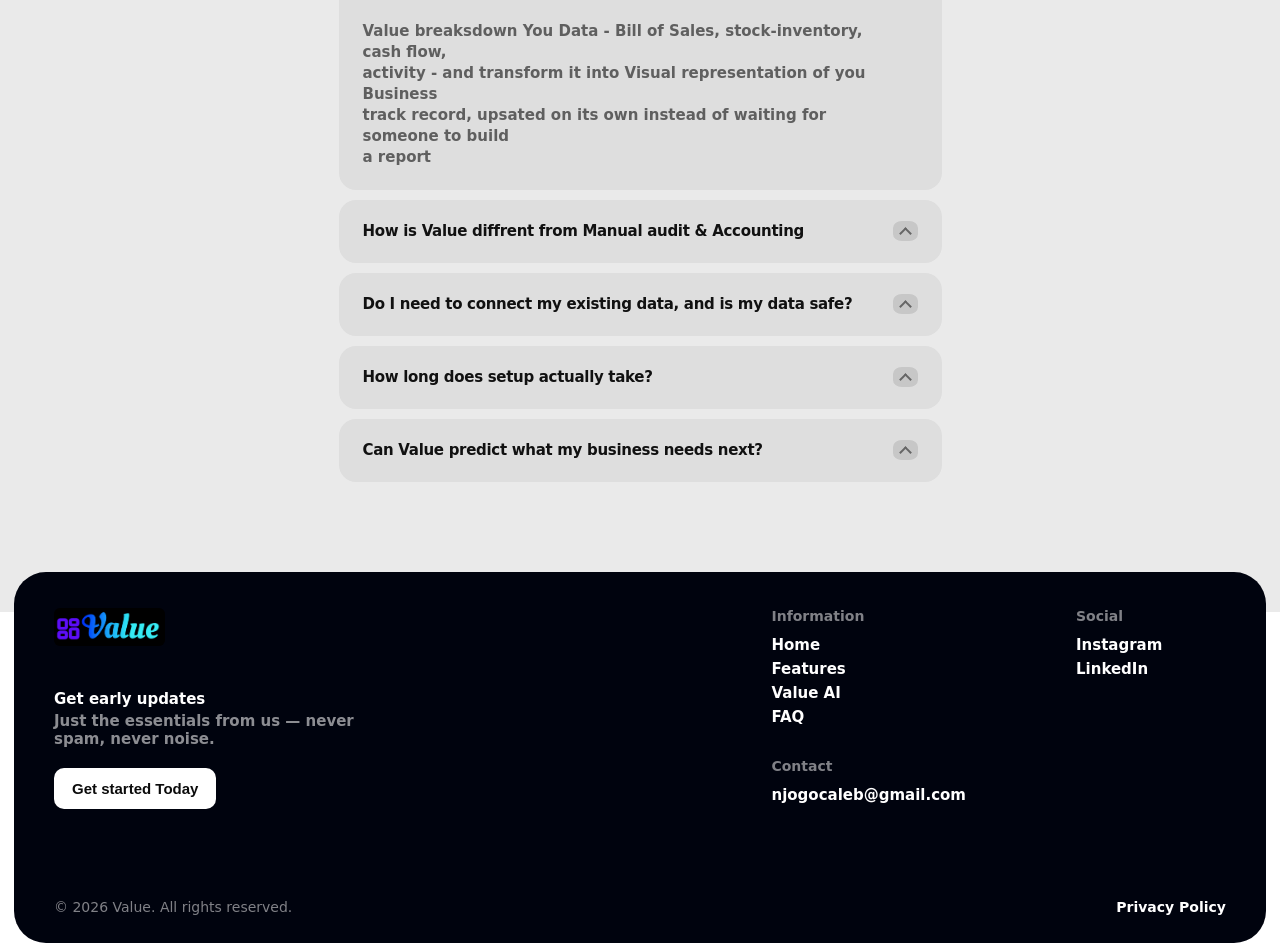
==== commit 4e9c429f: "Update fmt.Println message from 'Hello' to 'Goodbye'" ====
--- a/index.html
+++ b/index.html
@@ -12,6 +12,9 @@
   <link rel="stylesheet" href="proof-strip.css"/>
   <link rel="stylesheet" href="footer.css"/>
   <link rel="stylesheet" href="splash.css"/>
+  <link rel="preconnect" href="https://fonts.googleapis.com">
+  <link rel="preconnect" href="https://fonts.gstatic.com" crossorigin>
+  <link href="https://fonts.googleapis.com/css2?family=Lobster+Two:ital,wght@1,700&display=swap" rel="stylesheet">
   <style>
     /* ---------- your existing CSS (unchanged) ---------- */
     /* ROOT VARIABLES */
